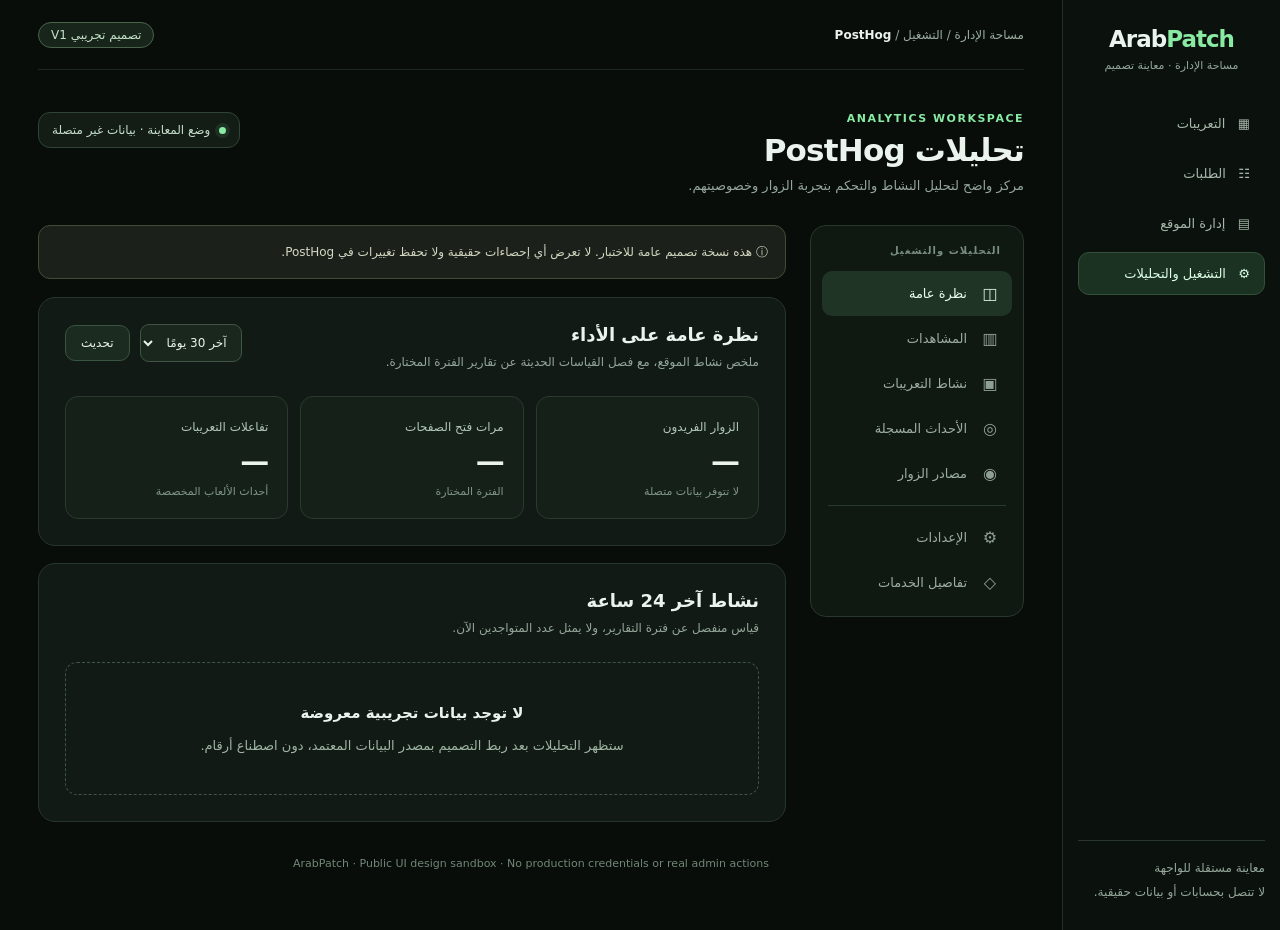
==== index.html @ 9bb6ac84 "Add isolated premium PostHog frontend design preview v1" ====
<!doctype html>
<html lang="ar" dir="rtl"><head><meta charset="utf-8"><meta name="viewport" content="width=device-width,initial-scale=1"><meta name="robots" content="noindex,nofollow"><title>ArabPatch · PostHog Design Preview</title>
<style>
:root{color-scheme:dark;--bg:#080d0a;--side:#0d140f;--panel:#111a14;--raised:#17221a;--line:#29372c;--text:#ebf3ed;--muted:#94a79a;--green:#88eaa3;--green2:#b8f5c7;--warn:#ebbd78;font-family:system-ui,"Segoe UI",Tahoma,Arial,sans-serif}*{box-sizing:border-box}body{margin:0;background:var(--bg);color:var(--text)}button,select,input{font:inherit}button{cursor:pointer}button:focus-visible,select:focus-visible,input:focus-visible{outline:2px solid var(--green);outline-offset:3px}button,select{color:inherit}.app{display:grid;grid-template-columns:218px minmax(0,1fr);min-height:100vh}.rail{background:#0b120e;border-left:1px solid #223127;padding:26px 15px;display:flex;flex-direction:column;gap:30px}.logo{font-size:23px;font-weight:850;letter-spacing:-1px;direction:ltr;text-align:center}.logo b{color:var(--green)}.tag{display:block;font-size:11px;text-align:center;color:var(--muted);letter-spacing:0;margin-top:7px}.rail nav{display:grid;gap:7px}.rail nav button{border:1px solid transparent;border-radius:11px;background:none;text-align:right;padding:13px 14px;font-size:13px;color:#a7b7aa}.rail nav button.active{background:#1b3122;color:#dcffe5;border-color:#34513a}.rail nav button:hover{background:#18231b}.railfoot{margin-top:auto;border-top:1px solid var(--line);padding-top:15px;color:var(--muted);font-size:12px;line-height:2}.main{min-width:0;padding:0 38px 60px}.top{height:70px;display:flex;align-items:center;justify-content:space-between;border-bottom:1px solid #1d2a20;color:#9baea0;font-size:12px}.top strong{color:var(--text)}.topright{display:flex;align-items:center;gap:14px}.demo{border:1px solid #49644b;color:#c6e3ca;border-radius:999px;padding:5px 12px;background:#17251a}.page{max-width:1250px;margin:auto}.hero{padding:42px 0 26px;display:flex;align-items:flex-start;justify-content:space-between;gap:20px}.eyebrow{color:var(--green);font-size:11px;letter-spacing:1.5px;font-weight:700}.hero h1{font-size:31px;letter-spacing:-.8px;margin:7px 0 6px;font-weight:700}.hero p,.sub{color:var(--muted);font-size:13px;line-height:1.9;margin:0}.status{display:flex;align-items:center;gap:9px;padding:10px 13px;background:#131d16;border:1px solid #304535;border-radius:12px;color:#c4dfca;font-size:12px;white-space:nowrap}.dot{width:7px;height:7px;border-radius:50%;background:var(--green);box-shadow:0 0 0 4px #8aea9d16}.layout{display:grid;grid-template-columns:214px minmax(0,1fr);gap:24px;align-items:start}.menu{position:sticky;top:22px;padding:11px;background:#101812;border:1px solid var(--line);border-radius:16px}.menu h2{margin:8px 11px 15px;color:#788f80;font-size:10px;font-weight:600;letter-spacing:1px}.menu button{display:flex;align-items:center;gap:12px;width:100%;text-align:right;border:none;background:transparent;color:#9caea2;padding:13px 11px;border-radius:10px;font-size:13px}.menu button.active{background:#203426;color:#eaffec}.menu button:hover{background:#1b2920}.menu button span:first-child{font-size:16px;width:22px;text-align:center;opacity:.9}.menu hr{border:0;border-top:1px solid #283a2d;margin:9px 6px}.content{min-width:0}.panel{background:var(--panel);border:1px solid #26362a;border-radius:17px;padding:26px;margin-bottom:17px}.panelhead{display:flex;justify-content:space-between;align-items:flex-start;gap:15px;margin-bottom:22px}.panel h2{font-size:18px;margin:0 0 6px;font-weight:650}.panelhead p{font-size:12px;color:var(--muted);line-height:1.9;margin:0}.btn{border:1px solid #395441;background:#1c2b20;border-radius:10px;padding:10px 15px;font-size:12px;white-space:nowrap}.btn:hover{background:#263b2b}.btn.primary{background:var(--green);border-color:var(--green);color:#0d2514;font-weight:750}.btn:disabled{opacity:.45;cursor:not-allowed}.split{display:flex;align-items:center;gap:10px;flex-wrap:wrap}.muted{color:var(--muted)}.small{font-size:11px}.stats{display:grid;grid-template-columns:repeat(3,minmax(0,1fr));gap:12px}.stat{padding:19px;background:#152019;border:1px solid #2a3b2d;border-radius:13px}.stat label{font-size:12px;color:#b2c8b8}.stat strong{display:block;font-size:29px;letter-spacing:-1px;margin:9px 0 2px}.stat small{color:#809687;font-size:11px}.notice{display:flex;align-items:flex-start;gap:12px;padding:15px 17px;background:#1b211a;border:1px solid #424c35;border-radius:12px;color:#d2d8c1;font-size:12px;line-height:1.9;margin-bottom:18px}.section-label{font-size:12px;font-weight:700;color:var(--green2);letter-spacing:.2px;margin:0 0 10px}.setting{display:flex;align-items:center;justify-content:space-between;gap:24px;padding:18px 0;border-top:1px solid #26392b}.setting:first-of-type{border-top:0}.setting strong{display:block;font-size:13px;margin-bottom:6px}.setting p{color:var(--muted);font-size:12px;margin:0;line-height:1.8;max-width:66ch}.toggle{position:relative;display:block;flex:none;width:45px;height:26px}.toggle input{position:absolute;opacity:0;inset:0;width:100%;height:100%;cursor:pointer;z-index:2}.toggle i{position:absolute;inset:0;background:#324237;border:1px solid #54735c;border-radius:30px;transition:.2s}.toggle i:after{content:"";position:absolute;right:4px;top:4px;width:16px;height:16px;border-radius:50%;background:#bbc9bf;transition:.2s}.toggle input:checked+i{background:#8be9a4;border-color:#8be9a4}.toggle input:checked+i:after{right:23px;background:#12351d}.toggle input:focus-visible+i{outline:2px solid white;outline-offset:3px}.rate{display:flex;flex-wrap:wrap;gap:8px;margin-top:14px}.rate label{cursor:pointer}.rate input{position:absolute;opacity:0}.rate span{display:block;padding:9px 18px;border-radius:9px;border:1px solid #3a5140;background:#142019;font-size:12px}.rate input:checked+span{border-color:var(--green);background:#26452f;color:#d9ffe5}.rate input:focus-visible+span{outline:2px solid white}.savebar{display:flex;align-items:center;justify-content:space-between;gap:14px;flex-wrap:wrap;padding-top:20px;border-top:1px solid #2b3a2f}.savebar .split{gap:8px}.table{width:100%;border-collapse:collapse;font-size:12px}.table th{text-align:right;color:#9db09f;font-weight:500;border-bottom:1px solid #3a4a3b;padding:14px 9px}.table td{padding:17px 9px;border-bottom:1px solid #29392c;color:#d7e6d9}.table tr:last-child td{border-bottom:0}.pill{display:inline-block;background:#203a29;padding:5px 10px;border-radius:8px;color:#c4ecca;font-size:11px}.blank{padding:35px 20px;text-align:center;border:1px dashed #405545;border-radius:12px;color:#a0b6a4;font-size:13px;line-height:2}.blank strong{display:block;color:#ebf3ed;margin-bottom:5px;font-size:15px}.footer{text-align:center;color:#718777;font-size:11px;padding-top:18px}.hidden{display:none!important}select{background:#19271d;border:1px solid #405544;padding:10px;border-radius:9px;font-size:12px}.mobiletop{display:none}@media(max-width:1050px){.main{padding:0 20px 40px}.layout{grid-template-columns:180px minmax(0,1fr);gap:14px}.rail{display:none}.app{grid-template-columns:1fr}.panel{padding:20px}}@media(max-width:690px){.top{height:60px}.mobiletop{display:block}.hero{padding:29px 0 18px}.hero h1{font-size:26px}.hero .status{display:none}.layout{grid-template-columns:1fr}.menu{position:static;display:flex;overflow-x:auto;gap:6px;padding:8px}.menu h2,.menu hr{display:none}.menu button{width:auto;flex:none;padding:10px;font-size:12px}.menu button span:first-child{display:none}.panel{padding:17px}.stats{grid-template-columns:1fr}.panelhead{flex-wrap:wrap}.setting{gap:15px}.setting p{max-width:none}.main{padding:0 14px 35px}}
</style></head>
<body><div class="app"><aside class="rail"><div><div class="logo">Arab<b>Patch</b></div><span class="tag">مساحة الإدارة · معاينة تصميم</span></div><nav><button>▦ &nbsp; التعريبات</button><button>☷ &nbsp; الطلبات</button><button>▤ &nbsp; إدارة الموقع</button><button class="active">⚙ &nbsp; التشغيل والتحليلات</button></nav><div class="railfoot">معاينة مستقلة للواجهة<br>لا تتصل بحسابات أو بيانات حقيقية.</div></aside><div class="main"><div class="top"><span>مساحة الإدارة <span class="muted">/</span> التشغيل <span class="muted">/</span> <strong>PostHog</strong></span><div class="topright"><span class="demo">تصميم تجريبي V1</span></div></div><div class="page"><div class="hero"><div><div class="eyebrow">ANALYTICS WORKSPACE</div><h1>تحليلات PostHog</h1><p>مركز واضح لتحليل النشاط والتحكم بتجربة الزوار وخصوصيتهم.</p></div><div class="status"><i class="dot"></i> وضع المعاينة · بيانات غير متصلة</div></div><div class="layout"><nav class="menu" id="menu"><h2>التحليلات والتشغيل</h2><button class="active" data-tab="overview"><span>◫</span> نظرة عامة</button><button data-tab="views"><span>▥</span> المشاهدات</button><button data-tab="games"><span>▣</span> نشاط التعريبات</button><button data-tab="events"><span>◎</span> الأحداث المسجلة</button><button data-tab="audience"><span>◉</span> مصادر الزوار</button><hr><button data-tab="settings"><span>⚙</span> الإعدادات</button><button data-tab="services"><span>◇</span> تفاصيل الخدمات</button></nav><div class="content">
<section data-section="overview"><div class="notice">ⓘ هذه نسخة تصميم عامة للاختبار. لا تعرض أي إحصاءات حقيقية ولا تحفظ تغييرات في PostHog.</div><div class="panel"><div class="panelhead"><div><h2>نظرة عامة على الأداء</h2><p>ملخص نشاط الموقع، مع فصل القياسات الحديثة عن تقارير الفترة المختارة.</p></div><div class="split"><select aria-label="الفترة" id="period"><option>آخر 30 يومًا</option><option>آخر 7 أيام</option><option>اليوم</option></select><button class="btn" id="refresh">تحديث</button></div></div><div class="stats"><div class="stat"><label>الزوار الفريدون</label><strong>—</strong><small>لا تتوفر بيانات متصلة</small></div><div class="stat"><label>مرات فتح الصفحات</label><strong>—</strong><small>الفترة المختارة</small></div><div class="stat"><label>تفاعلات التعريبات</label><strong>—</strong><small>أحداث الألعاب المخصصة</small></div></div></div><div class="panel"><div class="panelhead"><div><h2>نشاط آخر 24 ساعة</h2><p>قياس منفصل عن فترة التقارير، ولا يمثل عدد المتواجدين الآن.</p></div></div><div class="blank"><strong>لا توجد بيانات تجريبية معروضة</strong>ستظهر التحليلات بعد ربط التصميم بمصدر البيانات المعتمد، دون اصطناع أرقام.</div></div></section>
<section data-section="views" class="hidden"><div class="panel"><div class="panelhead"><div><h2>المشاهدات والصفحات</h2><p>تفاصيل الصفحات والزوار، مع الفصل بين مرات الفتح والمستخدمين الفريدين.</p></div></div><div class="blank"><strong>المعاينة البصرية فقط</strong>لا توجد بيانات زيارات في المستودع العام.</div></div></section>
<section data-section="games" class="hidden"><div class="panel"><div class="panelhead"><div><h2>نشاط التعريبات</h2><p>مرات ظهور البوستر وفتح صفحة اللعبة وضغطات التحميل.</p></div></div><table class="table"><thead><tr><th>القياس</th><th>القيمة</th><th>التعريف</th></tr></thead><tbody><tr><td>ظهور البوستر</td><td>—</td><td>انطباعات البطاقات</td></tr><tr><td>فتح صفحة التعريب</td><td>—</td><td>مرات فتح الصفحة</td></tr><tr><td>ضغطات التحميل</td><td>—</td><td>النقر لا يعني اكتمال التنزيل</td></tr></tbody></table></div></section>
<section data-section="events" class="hidden"><div class="panel"><div class="panelhead"><div><h2>الأحداث المسجلة</h2><p>مساحة مخصصة لعرض الأحداث وشرح معنى كل حدث دون الإيحاء بوجود بيانات حالية.</p></div></div><div class="blank"><strong>لا توجد أحداث متصلة</strong>سيتم الحفاظ على تعريفات الأحداث الأصلية في التطبيق الخاص.</div></div></section>
<section data-section="audience" class="hidden"><div class="panel"><div class="panelhead"><div><h2>مصادر الزوار وأجهزتهم</h2><p>المصادر والدول وأنواع الأجهزة والمتصفحات.</p></div></div><div class="stats"><div class="stat"><label>مصادر الزيارات</label><strong>—</strong><small>غير متاح في المعاينة</small></div><div class="stat"><label>الدول</label><strong>—</strong><small>غير متاح في المعاينة</small></div><div class="stat"><label>الأجهزة</label><strong>—</strong><small>غير متاح في المعاينة</small></div></div></div></section>
<section data-section="settings" class="hidden"><div class="notice">ⓘ جميع المفاتيح أدناه تجريبية لتقييم تجربة المستخدم فقط؛ تحفظ خياراتك في متصفحك ولا تؤثر في إعدادات PostHog الفعلية.</div><form id="settingsForm"><div class="panel"><div class="panelhead"><div><div class="section-label">01 / GENERAL</div><h2>التحليلات الأساسية</h2><p>التحكم الرئيسي بتفعيل قياس نشاط الموقع والتفاعلات الأساسية.</p></div><span class="pill">الإعدادات العامة</span></div><div class="setting"><div><strong>تفعيل PostHog</strong><p>تشغيل نظام التحليلات في البيئة المحددة.</p></div><label class="toggle"><input type="checkbox" name="enabled" checked aria-label="تفعيل PostHog"><i></i></label></div><div class="setting"><div><strong>تتبع نقرات الواجهة تلقائيًا</strong><p>تسجيل التفاعلات العامة مع الأزرار والروابط لفهم الاستخدام.</p></div><label class="toggle"><input type="checkbox" name="autocapture" checked aria-label="تتبع النقرات"><i></i></label></div></div><div class="panel"><div class="panelhead"><div><div class="section-label">02 / EXPERIENCE</div><h2>تجربة الزائر</h2><p>أدوات تحسين الاستخدام والملاحظة البصرية للسلوك.</p></div><span class="pill">الرؤية السلوكية</span></div><div class="setting"><div><strong>تسجيل الجلسات</strong><p>مشاهدة رحلة التصفح مع حجب الحقول والمحتوى الخاص.</p></div><label class="toggle"><input type="checkbox" name="sessionReplay" checked aria-label="تسجيل الجلسات"><i></i></label></div><div class="setting"><div><strong>نسبة أخذ العينات</strong><p>تحدد نسبة الجلسات المؤهلة للتسجيل؛ لا تعني تسجيل كل الزوار.</p><div class="rate"><label><input type="radio" name="replaySampleRate" value="0.1" checked><span>10%</span></label><label><input type="radio" name="replaySampleRate" value="0.25"><span>25%</span></label><label><input type="radio" name="replaySampleRate" value="0.5"><span>50%</span></label><label><input type="radio" name="replaySampleRate" value="1"><span>100%</span></label></div></div></div><div class="setting"><div><strong>الخرائط الحرارية</strong><p>التعرف على مواضع النقر والتفاعل داخل صفحات الموقع.</p></div><label class="toggle"><input type="checkbox" name="heatmaps" aria-label="الخرائط الحرارية"><i></i></label></div></div><div class="panel"><div class="panelhead"><div><div class="section-label">03 / QUALITY</div><h2>الأداء والاستقرار</h2><p>قياسات تقنية تساعد في تحسين سرعة الموقع ومعالجة الأعطال.</p></div><span class="pill">جودة التجربة</span></div><div class="setting"><div><strong>مؤشرات أداء الصفحات</strong><p>تتبع التحميل والاستجابة وبيانات الأداء المرتبطة بالمستخدم.</p></div><label class="toggle"><input type="checkbox" name="performance" checked aria-label="أداء الصفحات"><i></i></label></div><div class="setting"><div><strong>أخطاء المتصفح</strong><p>تسجيل الأعطال التي قد تؤثر في تجربة الزائر.</p></div><label class="toggle"><input type="checkbox" name="errorTracking" checked aria-label="أخطاء المتصفح"><i></i></label></div></div><div class="panel"><div class="panelhead"><div><div class="section-label">04 / ADVANCED</div><h2>الخصوصية والتكاملات</h2><p>إعدادات متقدمة مع الحفاظ على قواعد حماية البيانات الحالية.</p></div></div><div class="setting"><div><strong>حماية البيانات الحساسة</strong><p>إخفاء النصوص والحقول وبيانات الطلبات الخاصة. هذا الضمان جزء من التطبيق الأصلي، وليس خيارًا لتعطيله في المعاينة.</p></div><span class="pill">مطلوب دائمًا</span></div><div class="setting"><div><strong>وضع التعايش مع Zaraz</strong><p>اختيار مسار القياس أثناء الترحيل، مع تجنب الازدواجية قبل اعتماد الإنتاج.</p></div><select name="legacyMode" aria-label="مسار القياس"><option value="parallel">PostHog مع Zaraz للمقارنة</option><option value="posthog">PostHog فقط</option></select></div></div><div class="panel"><div class="savebar"><div class="split"><button class="btn primary" type="submit">حفظ الاختيارات التجريبية</button><button class="btn" type="button" id="resetSettings">استعادة الإعدادات التجريبية</button></div><span id="feedback" class="muted small" role="status">أي تعديل يبقى داخل متصفحك فقط</span></div></div></form></section>
<section data-section="services" class="hidden"><div class="panel"><div class="panelhead"><div><h2>تفاصيل الخدمات</h2><p>ملخص وظائف PostHog التي يدعمها المشروع الأصلي.</p></div></div><table class="table"><thead><tr><th>الخدمة</th><th>حالة المعاينة</th></tr></thead><tbody><tr><td>تحليلات الاستخدام</td><td>غير متصل</td></tr><tr><td>تسجيل الجلسات</td><td>غير متصل</td></tr><tr><td>الخرائط الحرارية</td><td>غير متصل</td></tr><tr><td>أخطاء المتصفح</td><td>غير متصل</td></tr></tbody></table></div></section>
</div></div><div class="footer">ArabPatch · Public UI design sandbox · No production credentials or real admin actions</div></div></div></div>
<script>
(function(){const buttons=[...document.querySelectorAll("[data-tab]")];function select(name){buttons.forEach(b=>b.classList.toggle("active",b.dataset.tab===name));document.querySelectorAll("[data-section]").forEach(p=>p.classList.toggle("hidden",p.dataset.section!==name));if(location.hash!=="#"+name)history.replaceState(null,"","#"+name)}buttons.forEach(b=>b.addEventListener("click",()=>select(b.dataset.tab)));select(buttons.some(b=>b.dataset.tab===location.hash.slice(1))?location.hash.slice(1):"overview");const f=document.getElementById("settingsForm"),key="arabpatch-public-design-posthog-v1";const original={};new FormData(f).forEach((v,k)=>original[k]=v);function restore(v){for(const e of f.querySelectorAll("input,select")){if(e.type==="checkbox")e.checked=v[e.name]===true;else if(e.type==="radio")e.checked=v[e.name]===e.value;else if(v[e.name]!=null)e.value=v[e.name]}}const defaults={enabled:true,autocapture:true,sessionReplay:true,heatmaps:false,performance:true,errorTracking:true,replaySampleRate:"0.1",legacyMode:"parallel"};try{restore(JSON.parse(localStorage.getItem(key))||defaults)}catch{restore(defaults)}f.addEventListener("submit",e=>{e.preventDefault();const result={};f.querySelectorAll("input[type=checkbox]").forEach(e=>result[e.name]=e.checked);f.querySelectorAll("input[type=radio]:checked,select").forEach(e=>result[e.name]=e.value);try{localStorage.setItem(key,JSON.stringify(result));document.getElementById("feedback").textContent="تم الحفظ في هذا المتصفح فقط"}catch{document.getElementById("feedback").textContent="تعذر الحفظ محليًا"}});document.getElementById("resetSettings").addEventListener("click",()=>{restore(defaults);localStorage.removeItem(key);document.getElementById("feedback").textContent="استعدنا الخيارات التجريبية"});document.getElementById("refresh").addEventListener("click",()=>alert("هذه معاينة واجهة عامة؛ لا يوجد اتصال ببيانات PostHog."))})();
</script></body></html>
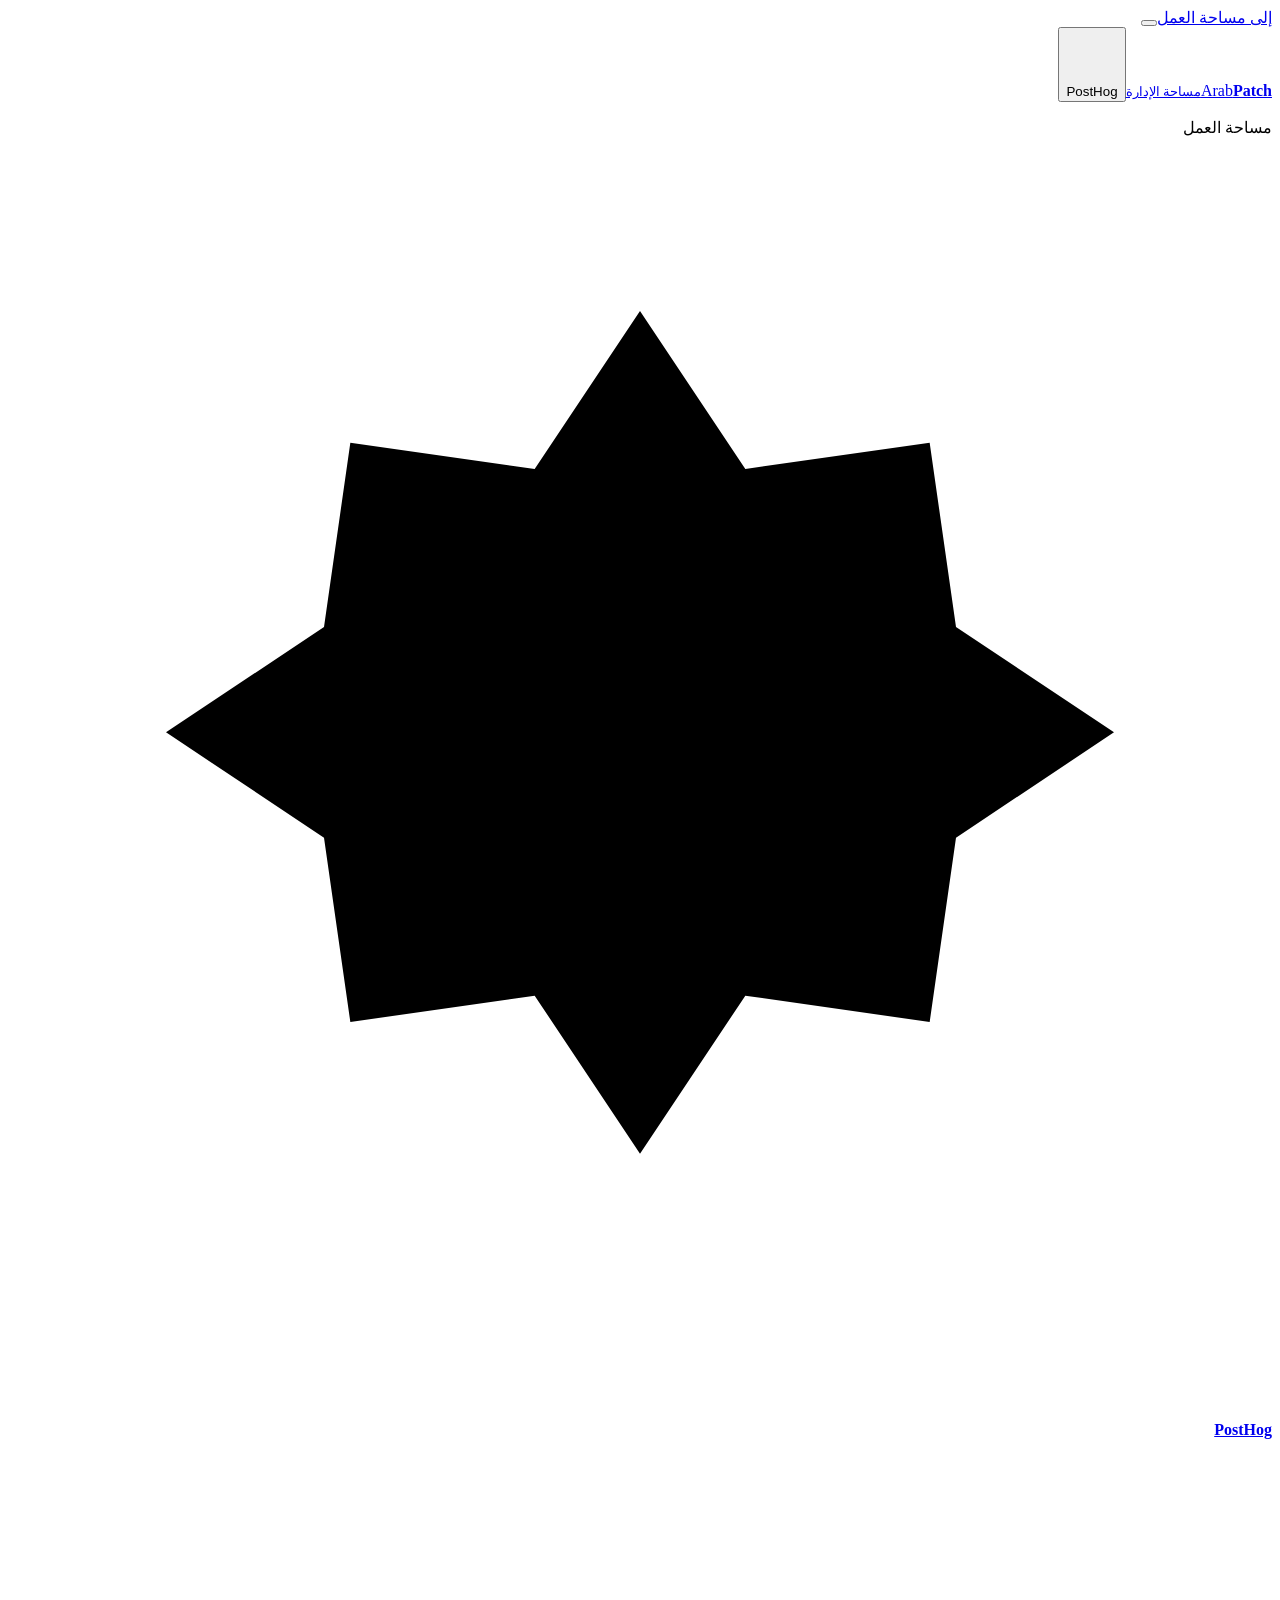
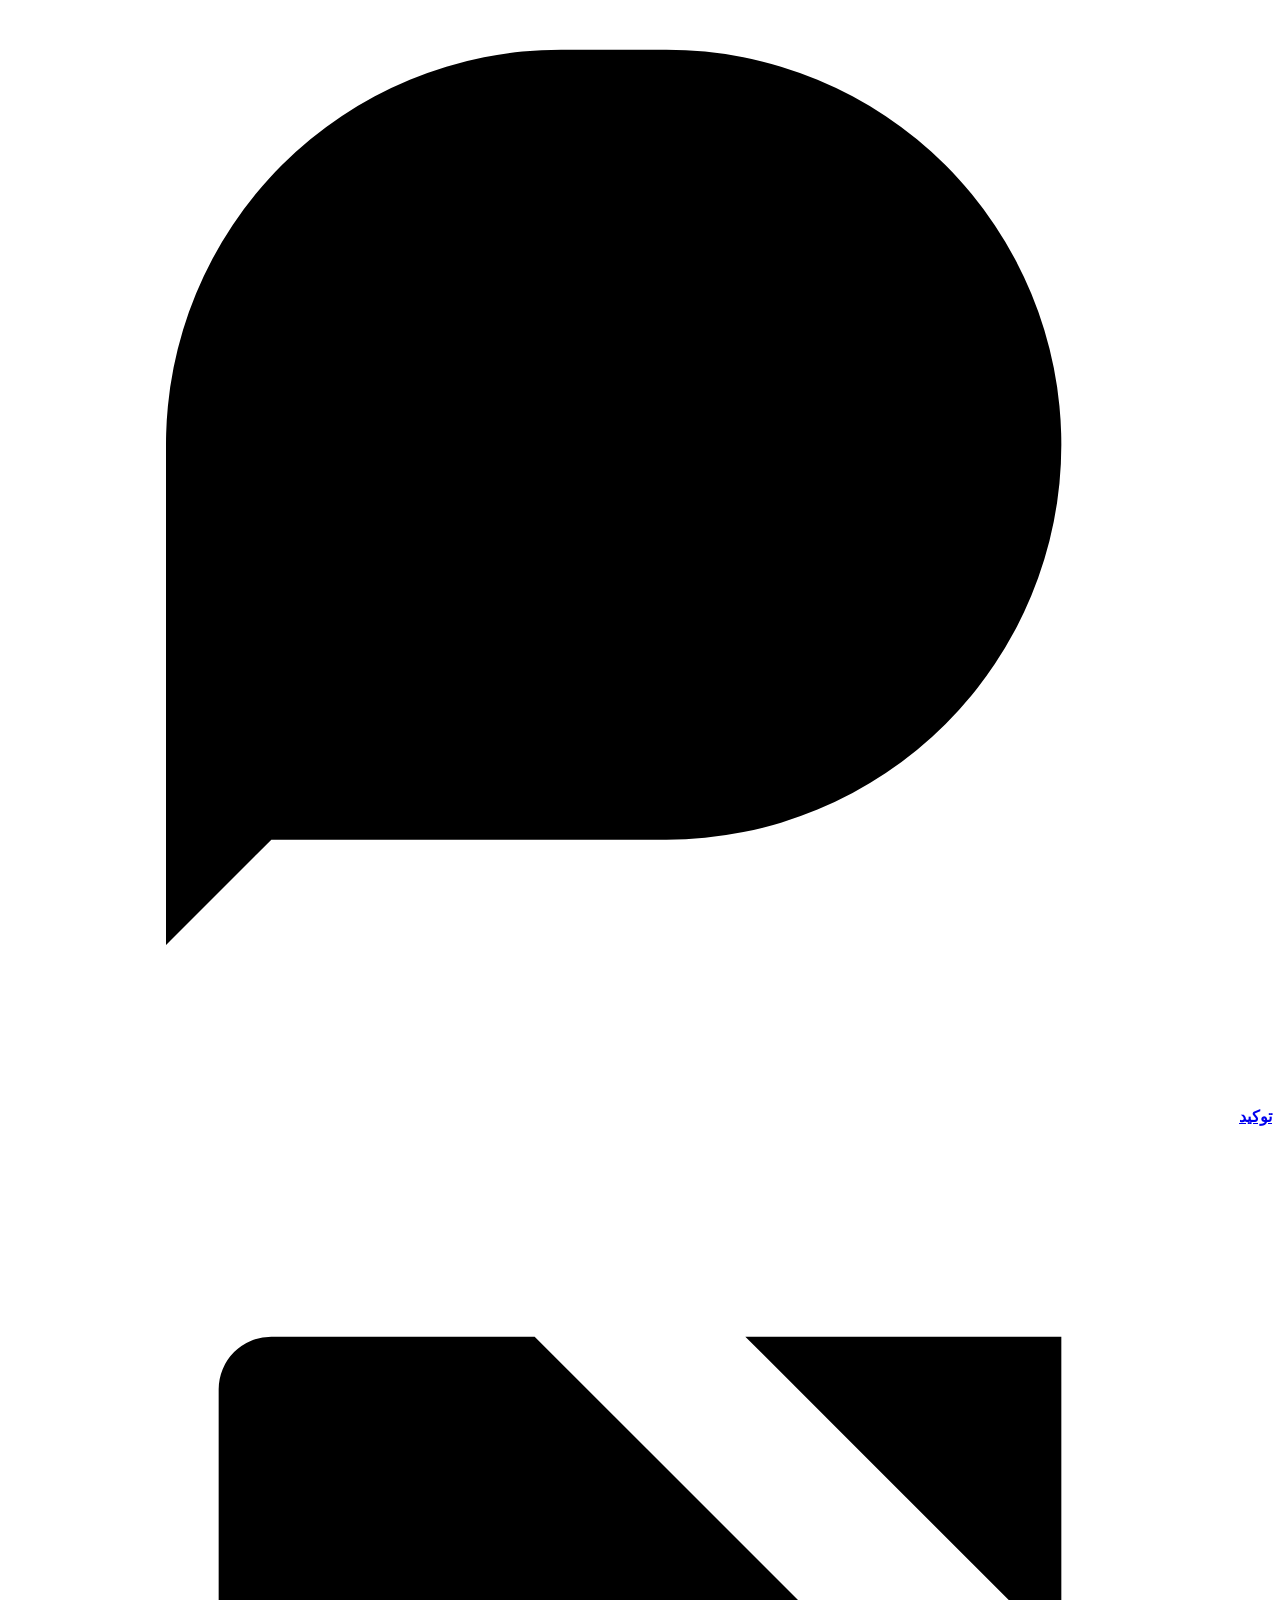
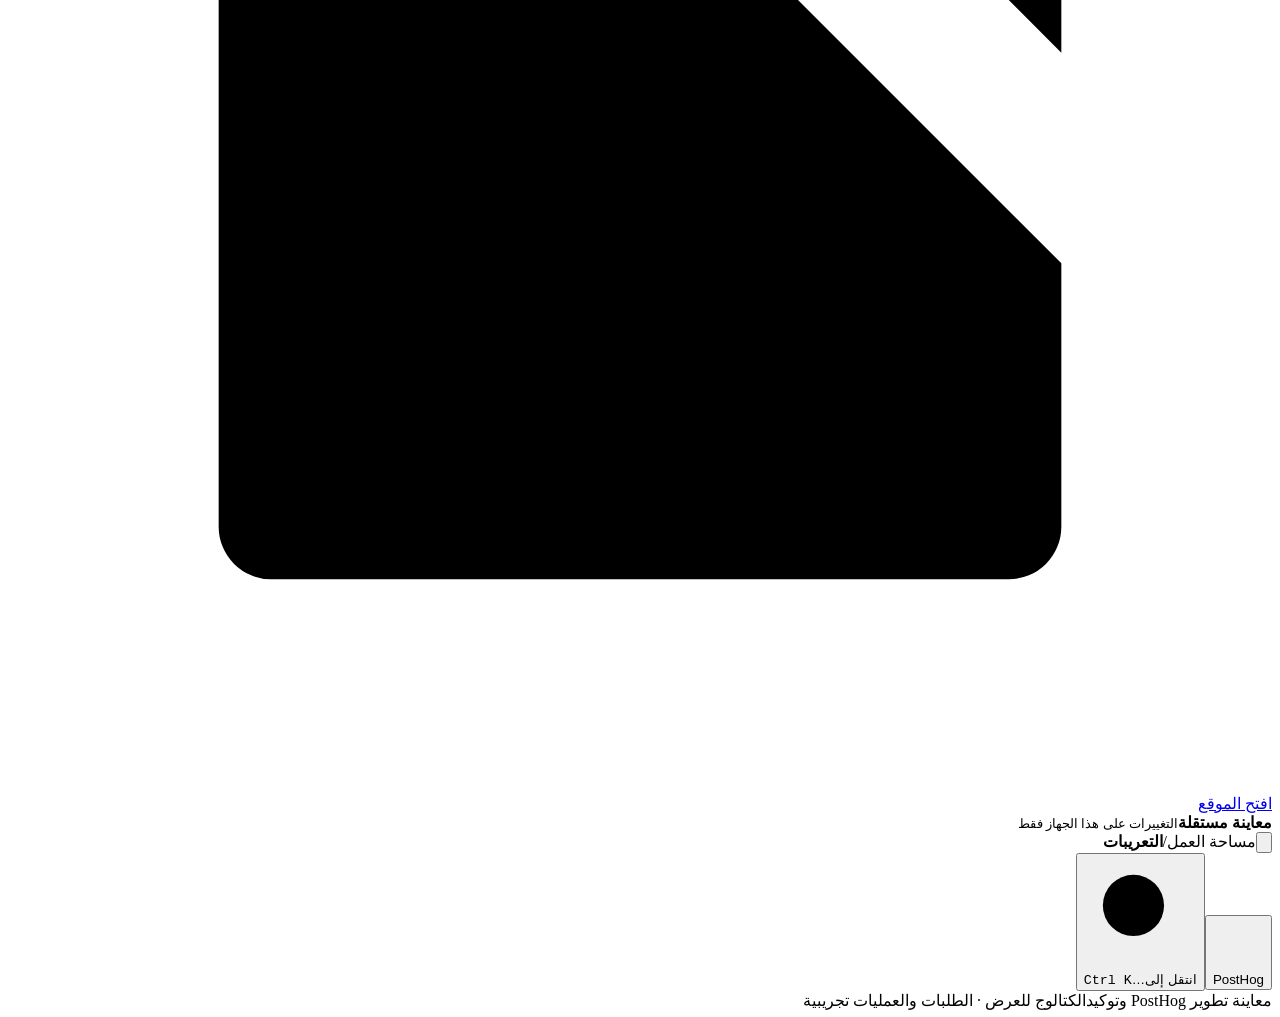
==== commit 91626320: "Publish original ArabPatch Admin preview" ====
--- a/index.html
+++ b/index.html
@@ -1,17 +1 @@
-<!doctype html>
-<html lang="ar" dir="rtl"><head><meta charset="utf-8"><meta name="viewport" content="width=device-width,initial-scale=1"><meta name="robots" content="noindex,nofollow"><title>ArabPatch · PostHog Design Preview</title>
-<style>
-:root{color-scheme:dark;--bg:#080d0a;--side:#0d140f;--panel:#111a14;--raised:#17221a;--line:#29372c;--text:#ebf3ed;--muted:#94a79a;--green:#88eaa3;--green2:#b8f5c7;--warn:#ebbd78;font-family:system-ui,"Segoe UI",Tahoma,Arial,sans-serif}*{box-sizing:border-box}body{margin:0;background:var(--bg);color:var(--text)}button,select,input{font:inherit}button{cursor:pointer}button:focus-visible,select:focus-visible,input:focus-visible{outline:2px solid var(--green);outline-offset:3px}button,select{color:inherit}.app{display:grid;grid-template-columns:218px minmax(0,1fr);min-height:100vh}.rail{background:#0b120e;border-left:1px solid #223127;padding:26px 15px;display:flex;flex-direction:column;gap:30px}.logo{font-size:23px;font-weight:850;letter-spacing:-1px;direction:ltr;text-align:center}.logo b{color:var(--green)}.tag{display:block;font-size:11px;text-align:center;color:var(--muted);letter-spacing:0;margin-top:7px}.rail nav{display:grid;gap:7px}.rail nav button{border:1px solid transparent;border-radius:11px;background:none;text-align:right;padding:13px 14px;font-size:13px;color:#a7b7aa}.rail nav button.active{background:#1b3122;color:#dcffe5;border-color:#34513a}.rail nav button:hover{background:#18231b}.railfoot{margin-top:auto;border-top:1px solid var(--line);padding-top:15px;color:var(--muted);font-size:12px;line-height:2}.main{min-width:0;padding:0 38px 60px}.top{height:70px;display:flex;align-items:center;justify-content:space-between;border-bottom:1px solid #1d2a20;color:#9baea0;font-size:12px}.top strong{color:var(--text)}.topright{display:flex;align-items:center;gap:14px}.demo{border:1px solid #49644b;color:#c6e3ca;border-radius:999px;padding:5px 12px;background:#17251a}.page{max-width:1250px;margin:auto}.hero{padding:42px 0 26px;display:flex;align-items:flex-start;justify-content:space-between;gap:20px}.eyebrow{color:var(--green);font-size:11px;letter-spacing:1.5px;font-weight:700}.hero h1{font-size:31px;letter-spacing:-.8px;margin:7px 0 6px;font-weight:700}.hero p,.sub{color:var(--muted);font-size:13px;line-height:1.9;margin:0}.status{display:flex;align-items:center;gap:9px;padding:10px 13px;background:#131d16;border:1px solid #304535;border-radius:12px;color:#c4dfca;font-size:12px;white-space:nowrap}.dot{width:7px;height:7px;border-radius:50%;background:var(--green);box-shadow:0 0 0 4px #8aea9d16}.layout{display:grid;grid-template-columns:214px minmax(0,1fr);gap:24px;align-items:start}.menu{position:sticky;top:22px;padding:11px;background:#101812;border:1px solid var(--line);border-radius:16px}.menu h2{margin:8px 11px 15px;color:#788f80;font-size:10px;font-weight:600;letter-spacing:1px}.menu button{display:flex;align-items:center;gap:12px;width:100%;text-align:right;border:none;background:transparent;color:#9caea2;padding:13px 11px;border-radius:10px;font-size:13px}.menu button.active{background:#203426;color:#eaffec}.menu button:hover{background:#1b2920}.menu button span:first-child{font-size:16px;width:22px;text-align:center;opacity:.9}.menu hr{border:0;border-top:1px solid #283a2d;margin:9px 6px}.content{min-width:0}.panel{background:var(--panel);border:1px solid #26362a;border-radius:17px;padding:26px;margin-bottom:17px}.panelhead{display:flex;justify-content:space-between;align-items:flex-start;gap:15px;margin-bottom:22px}.panel h2{font-size:18px;margin:0 0 6px;font-weight:650}.panelhead p{font-size:12px;color:var(--muted);line-height:1.9;margin:0}.btn{border:1px solid #395441;background:#1c2b20;border-radius:10px;padding:10px 15px;font-size:12px;white-space:nowrap}.btn:hover{background:#263b2b}.btn.primary{background:var(--green);border-color:var(--green);color:#0d2514;font-weight:750}.btn:disabled{opacity:.45;cursor:not-allowed}.split{display:flex;align-items:center;gap:10px;flex-wrap:wrap}.muted{color:var(--muted)}.small{font-size:11px}.stats{display:grid;grid-template-columns:repeat(3,minmax(0,1fr));gap:12px}.stat{padding:19px;background:#152019;border:1px solid #2a3b2d;border-radius:13px}.stat label{font-size:12px;color:#b2c8b8}.stat strong{display:block;font-size:29px;letter-spacing:-1px;margin:9px 0 2px}.stat small{color:#809687;font-size:11px}.notice{display:flex;align-items:flex-start;gap:12px;padding:15px 17px;background:#1b211a;border:1px solid #424c35;border-radius:12px;color:#d2d8c1;font-size:12px;line-height:1.9;margin-bottom:18px}.section-label{font-size:12px;font-weight:700;color:var(--green2);letter-spacing:.2px;margin:0 0 10px}.setting{display:flex;align-items:center;justify-content:space-between;gap:24px;padding:18px 0;border-top:1px solid #26392b}.setting:first-of-type{border-top:0}.setting strong{display:block;font-size:13px;margin-bottom:6px}.setting p{color:var(--muted);font-size:12px;margin:0;line-height:1.8;max-width:66ch}.toggle{position:relative;display:block;flex:none;width:45px;height:26px}.toggle input{position:absolute;opacity:0;inset:0;width:100%;height:100%;cursor:pointer;z-index:2}.toggle i{position:absolute;inset:0;background:#324237;border:1px solid #54735c;border-radius:30px;transition:.2s}.toggle i:after{content:"";position:absolute;right:4px;top:4px;width:16px;height:16px;border-radius:50%;background:#bbc9bf;transition:.2s}.toggle input:checked+i{background:#8be9a4;border-color:#8be9a4}.toggle input:checked+i:after{right:23px;background:#12351d}.toggle input:focus-visible+i{outline:2px solid white;outline-offset:3px}.rate{display:flex;flex-wrap:wrap;gap:8px;margin-top:14px}.rate label{cursor:pointer}.rate input{position:absolute;opacity:0}.rate span{display:block;padding:9px 18px;border-radius:9px;border:1px solid #3a5140;background:#142019;font-size:12px}.rate input:checked+span{border-color:var(--green);background:#26452f;color:#d9ffe5}.rate input:focus-visible+span{outline:2px solid white}.savebar{display:flex;align-items:center;justify-content:space-between;gap:14px;flex-wrap:wrap;padding-top:20px;border-top:1px solid #2b3a2f}.savebar .split{gap:8px}.table{width:100%;border-collapse:collapse;font-size:12px}.table th{text-align:right;color:#9db09f;font-weight:500;border-bottom:1px solid #3a4a3b;padding:14px 9px}.table td{padding:17px 9px;border-bottom:1px solid #29392c;color:#d7e6d9}.table tr:last-child td{border-bottom:0}.pill{display:inline-block;background:#203a29;padding:5px 10px;border-radius:8px;color:#c4ecca;font-size:11px}.blank{padding:35px 20px;text-align:center;border:1px dashed #405545;border-radius:12px;color:#a0b6a4;font-size:13px;line-height:2}.blank strong{display:block;color:#ebf3ed;margin-bottom:5px;font-size:15px}.footer{text-align:center;color:#718777;font-size:11px;padding-top:18px}.hidden{display:none!important}select{background:#19271d;border:1px solid #405544;padding:10px;border-radius:9px;font-size:12px}.mobiletop{display:none}@media(max-width:1050px){.main{padding:0 20px 40px}.layout{grid-template-columns:180px minmax(0,1fr);gap:14px}.rail{display:none}.app{grid-template-columns:1fr}.panel{padding:20px}}@media(max-width:690px){.top{height:60px}.mobiletop{display:block}.hero{padding:29px 0 18px}.hero h1{font-size:26px}.hero .status{display:none}.layout{grid-template-columns:1fr}.menu{position:static;display:flex;overflow-x:auto;gap:6px;padding:8px}.menu h2,.menu hr{display:none}.menu button{width:auto;flex:none;padding:10px;font-size:12px}.menu button span:first-child{display:none}.panel{padding:17px}.stats{grid-template-columns:1fr}.panelhead{flex-wrap:wrap}.setting{gap:15px}.setting p{max-width:none}.main{padding:0 14px 35px}}
-</style></head>
-<body><div class="app"><aside class="rail"><div><div class="logo">Arab<b>Patch</b></div><span class="tag">مساحة الإدارة · معاينة تصميم</span></div><nav><button>▦ &nbsp; التعريبات</button><button>☷ &nbsp; الطلبات</button><button>▤ &nbsp; إدارة الموقع</button><button class="active">⚙ &nbsp; التشغيل والتحليلات</button></nav><div class="railfoot">معاينة مستقلة للواجهة<br>لا تتصل بحسابات أو بيانات حقيقية.</div></aside><div class="main"><div class="top"><span>مساحة الإدارة <span class="muted">/</span> التشغيل <span class="muted">/</span> <strong>PostHog</strong></span><div class="topright"><span class="demo">تصميم تجريبي V1</span></div></div><div class="page"><div class="hero"><div><div class="eyebrow">ANALYTICS WORKSPACE</div><h1>تحليلات PostHog</h1><p>مركز واضح لتحليل النشاط والتحكم بتجربة الزوار وخصوصيتهم.</p></div><div class="status"><i class="dot"></i> وضع المعاينة · بيانات غير متصلة</div></div><div class="layout"><nav class="menu" id="menu"><h2>التحليلات والتشغيل</h2><button class="active" data-tab="overview"><span>◫</span> نظرة عامة</button><button data-tab="views"><span>▥</span> المشاهدات</button><button data-tab="games"><span>▣</span> نشاط التعريبات</button><button data-tab="events"><span>◎</span> الأحداث المسجلة</button><button data-tab="audience"><span>◉</span> مصادر الزوار</button><hr><button data-tab="settings"><span>⚙</span> الإعدادات</button><button data-tab="services"><span>◇</span> تفاصيل الخدمات</button></nav><div class="content">
-<section data-section="overview"><div class="notice">ⓘ هذه نسخة تصميم عامة للاختبار. لا تعرض أي إحصاءات حقيقية ولا تحفظ تغييرات في PostHog.</div><div class="panel"><div class="panelhead"><div><h2>نظرة عامة على الأداء</h2><p>ملخص نشاط الموقع، مع فصل القياسات الحديثة عن تقارير الفترة المختارة.</p></div><div class="split"><select aria-label="الفترة" id="period"><option>آخر 30 يومًا</option><option>آخر 7 أيام</option><option>اليوم</option></select><button class="btn" id="refresh">تحديث</button></div></div><div class="stats"><div class="stat"><label>الزوار الفريدون</label><strong>—</strong><small>لا تتوفر بيانات متصلة</small></div><div class="stat"><label>مرات فتح الصفحات</label><strong>—</strong><small>الفترة المختارة</small></div><div class="stat"><label>تفاعلات التعريبات</label><strong>—</strong><small>أحداث الألعاب المخصصة</small></div></div></div><div class="panel"><div class="panelhead"><div><h2>نشاط آخر 24 ساعة</h2><p>قياس منفصل عن فترة التقارير، ولا يمثل عدد المتواجدين الآن.</p></div></div><div class="blank"><strong>لا توجد بيانات تجريبية معروضة</strong>ستظهر التحليلات بعد ربط التصميم بمصدر البيانات المعتمد، دون اصطناع أرقام.</div></div></section>
-<section data-section="views" class="hidden"><div class="panel"><div class="panelhead"><div><h2>المشاهدات والصفحات</h2><p>تفاصيل الصفحات والزوار، مع الفصل بين مرات الفتح والمستخدمين الفريدين.</p></div></div><div class="blank"><strong>المعاينة البصرية فقط</strong>لا توجد بيانات زيارات في المستودع العام.</div></div></section>
-<section data-section="games" class="hidden"><div class="panel"><div class="panelhead"><div><h2>نشاط التعريبات</h2><p>مرات ظهور البوستر وفتح صفحة اللعبة وضغطات التحميل.</p></div></div><table class="table"><thead><tr><th>القياس</th><th>القيمة</th><th>التعريف</th></tr></thead><tbody><tr><td>ظهور البوستر</td><td>—</td><td>انطباعات البطاقات</td></tr><tr><td>فتح صفحة التعريب</td><td>—</td><td>مرات فتح الصفحة</td></tr><tr><td>ضغطات التحميل</td><td>—</td><td>النقر لا يعني اكتمال التنزيل</td></tr></tbody></table></div></section>
-<section data-section="events" class="hidden"><div class="panel"><div class="panelhead"><div><h2>الأحداث المسجلة</h2><p>مساحة مخصصة لعرض الأحداث وشرح معنى كل حدث دون الإيحاء بوجود بيانات حالية.</p></div></div><div class="blank"><strong>لا توجد أحداث متصلة</strong>سيتم الحفاظ على تعريفات الأحداث الأصلية في التطبيق الخاص.</div></div></section>
-<section data-section="audience" class="hidden"><div class="panel"><div class="panelhead"><div><h2>مصادر الزوار وأجهزتهم</h2><p>المصادر والدول وأنواع الأجهزة والمتصفحات.</p></div></div><div class="stats"><div class="stat"><label>مصادر الزيارات</label><strong>—</strong><small>غير متاح في المعاينة</small></div><div class="stat"><label>الدول</label><strong>—</strong><small>غير متاح في المعاينة</small></div><div class="stat"><label>الأجهزة</label><strong>—</strong><small>غير متاح في المعاينة</small></div></div></div></section>
-<section data-section="settings" class="hidden"><div class="notice">ⓘ جميع المفاتيح أدناه تجريبية لتقييم تجربة المستخدم فقط؛ تحفظ خياراتك في متصفحك ولا تؤثر في إعدادات PostHog الفعلية.</div><form id="settingsForm"><div class="panel"><div class="panelhead"><div><div class="section-label">01 / GENERAL</div><h2>التحليلات الأساسية</h2><p>التحكم الرئيسي بتفعيل قياس نشاط الموقع والتفاعلات الأساسية.</p></div><span class="pill">الإعدادات العامة</span></div><div class="setting"><div><strong>تفعيل PostHog</strong><p>تشغيل نظام التحليلات في البيئة المحددة.</p></div><label class="toggle"><input type="checkbox" name="enabled" checked aria-label="تفعيل PostHog"><i></i></label></div><div class="setting"><div><strong>تتبع نقرات الواجهة تلقائيًا</strong><p>تسجيل التفاعلات العامة مع الأزرار والروابط لفهم الاستخدام.</p></div><label class="toggle"><input type="checkbox" name="autocapture" checked aria-label="تتبع النقرات"><i></i></label></div></div><div class="panel"><div class="panelhead"><div><div class="section-label">02 / EXPERIENCE</div><h2>تجربة الزائر</h2><p>أدوات تحسين الاستخدام والملاحظة البصرية للسلوك.</p></div><span class="pill">الرؤية السلوكية</span></div><div class="setting"><div><strong>تسجيل الجلسات</strong><p>مشاهدة رحلة التصفح مع حجب الحقول والمحتوى الخاص.</p></div><label class="toggle"><input type="checkbox" name="sessionReplay" checked aria-label="تسجيل الجلسات"><i></i></label></div><div class="setting"><div><strong>نسبة أخذ العينات</strong><p>تحدد نسبة الجلسات المؤهلة للتسجيل؛ لا تعني تسجيل كل الزوار.</p><div class="rate"><label><input type="radio" name="replaySampleRate" value="0.1" checked><span>10%</span></label><label><input type="radio" name="replaySampleRate" value="0.25"><span>25%</span></label><label><input type="radio" name="replaySampleRate" value="0.5"><span>50%</span></label><label><input type="radio" name="replaySampleRate" value="1"><span>100%</span></label></div></div></div><div class="setting"><div><strong>الخرائط الحرارية</strong><p>التعرف على مواضع النقر والتفاعل داخل صفحات الموقع.</p></div><label class="toggle"><input type="checkbox" name="heatmaps" aria-label="الخرائط الحرارية"><i></i></label></div></div><div class="panel"><div class="panelhead"><div><div class="section-label">03 / QUALITY</div><h2>الأداء والاستقرار</h2><p>قياسات تقنية تساعد في تحسين سرعة الموقع ومعالجة الأعطال.</p></div><span class="pill">جودة التجربة</span></div><div class="setting"><div><strong>مؤشرات أداء الصفحات</strong><p>تتبع التحميل والاستجابة وبيانات الأداء المرتبطة بالمستخدم.</p></div><label class="toggle"><input type="checkbox" name="performance" checked aria-label="أداء الصفحات"><i></i></label></div><div class="setting"><div><strong>أخطاء المتصفح</strong><p>تسجيل الأعطال التي قد تؤثر في تجربة الزائر.</p></div><label class="toggle"><input type="checkbox" name="errorTracking" checked aria-label="أخطاء المتصفح"><i></i></label></div></div><div class="panel"><div class="panelhead"><div><div class="section-label">04 / ADVANCED</div><h2>الخصوصية والتكاملات</h2><p>إعدادات متقدمة مع الحفاظ على قواعد حماية البيانات الحالية.</p></div></div><div class="setting"><div><strong>حماية البيانات الحساسة</strong><p>إخفاء النصوص والحقول وبيانات الطلبات الخاصة. هذا الضمان جزء من التطبيق الأصلي، وليس خيارًا لتعطيله في المعاينة.</p></div><span class="pill">مطلوب دائمًا</span></div><div class="setting"><div><strong>وضع التعايش مع Zaraz</strong><p>اختيار مسار القياس أثناء الترحيل، مع تجنب الازدواجية قبل اعتماد الإنتاج.</p></div><select name="legacyMode" aria-label="مسار القياس"><option value="parallel">PostHog مع Zaraz للمقارنة</option><option value="posthog">PostHog فقط</option></select></div></div><div class="panel"><div class="savebar"><div class="split"><button class="btn primary" type="submit">حفظ الاختيارات التجريبية</button><button class="btn" type="button" id="resetSettings">استعادة الإعدادات التجريبية</button></div><span id="feedback" class="muted small" role="status">أي تعديل يبقى داخل متصفحك فقط</span></div></div></form></section>
-<section data-section="services" class="hidden"><div class="panel"><div class="panelhead"><div><h2>تفاصيل الخدمات</h2><p>ملخص وظائف PostHog التي يدعمها المشروع الأصلي.</p></div></div><table class="table"><thead><tr><th>الخدمة</th><th>حالة المعاينة</th></tr></thead><tbody><tr><td>تحليلات الاستخدام</td><td>غير متصل</td></tr><tr><td>تسجيل الجلسات</td><td>غير متصل</td></tr><tr><td>الخرائط الحرارية</td><td>غير متصل</td></tr><tr><td>أخطاء المتصفح</td><td>غير متصل</td></tr></tbody></table></div></section>
-</div></div><div class="footer">ArabPatch · Public UI design sandbox · No production credentials or real admin actions</div></div></div></div>
-<script>
-(function(){const buttons=[...document.querySelectorAll("[data-tab]")];function select(name){buttons.forEach(b=>b.classList.toggle("active",b.dataset.tab===name));document.querySelectorAll("[data-section]").forEach(p=>p.classList.toggle("hidden",p.dataset.section!==name));if(location.hash!=="#"+name)history.replaceState(null,"","#"+name)}buttons.forEach(b=>b.addEventListener("click",()=>select(b.dataset.tab)));select(buttons.some(b=>b.dataset.tab===location.hash.slice(1))?location.hash.slice(1):"overview");const f=document.getElementById("settingsForm"),key="arabpatch-public-design-posthog-v1";const original={};new FormData(f).forEach((v,k)=>original[k]=v);function restore(v){for(const e of f.querySelectorAll("input,select")){if(e.type==="checkbox")e.checked=v[e.name]===true;else if(e.type==="radio")e.checked=v[e.name]===e.value;else if(v[e.name]!=null)e.value=v[e.name]}}const defaults={enabled:true,autocapture:true,sessionReplay:true,heatmaps:false,performance:true,errorTracking:true,replaySampleRate:"0.1",legacyMode:"parallel"};try{restore(JSON.parse(localStorage.getItem(key))||defaults)}catch{restore(defaults)}f.addEventListener("submit",e=>{e.preventDefault();const result={};f.querySelectorAll("input[type=checkbox]").forEach(e=>result[e.name]=e.checked);f.querySelectorAll("input[type=radio]:checked,select").forEach(e=>result[e.name]=e.value);try{localStorage.setItem(key,JSON.stringify(result));document.getElementById("feedback").textContent="تم الحفظ في هذا المتصفح فقط"}catch{document.getElementById("feedback").textContent="تعذر الحفظ محليًا"}});document.getElementById("resetSettings").addEventListener("click",()=>{restore(defaults);localStorage.removeItem(key);document.getElementById("feedback").textContent="استعدنا الخيارات التجريبية"});document.getElementById("refresh").addEventListener("click",()=>alert("هذه معاينة واجهة عامة؛ لا يوجد اتصال ببيانات PostHog."))})();
-</script></body></html>+<!DOCTYPE html><html lang="ar" dir="rtl"><head><meta charset="utf-8"><meta name="viewport" content="width=device-width, initial-scale=1"><meta name="robots" content="noindex,nofollow"><meta name="referrer" content="no-referrer"><title>معاينة الأدمن الجديد | ArabPatch</title><link rel="icon" type="image/svg+xml" href="/arabpatch-admin-preview/branding/social.svg"><link rel="stylesheet" href="/arabpatch-admin-preview/_astro/index.CBYTaj3i.css"><link rel="stylesheet" href="/arabpatch-admin-preview/_astro/index.AA69d4se.css"></head><body><a class="skip" href="#workspace">إلى مساحة العمل</a><button class="nav-scrim" aria-label="إغلاق القائمة" data-close-nav></button><aside class="rail" aria-label="إدارة عرب باتش" id="main-nav"><a href="#operations/posthog" class="brand" aria-label="ArabPatch الإدارة"><span>Arab<b>Patch</b><i></i></span><small>مساحة الإدارة</small></a><button class="primary new-publication" onclick="location.hash='operations/posthog'"><svg viewBox="0 0 24 24" aria-hidden="true"><path d="M12 5v14M5 12h14"/></svg><span>PostHog</span></button><p class="rail-label">مساحة العمل</p><nav class="main-nav" aria-label="الأقسام الرئيسية"><a href="#operations/posthog" data-nav="operations/posthog"><svg viewBox="0 0 24 24" aria-hidden="true"><path d="m12 3 2 3 3.5-.5.5 3.5 3 2-3 2-.5 3.5L14 16l-2 3-2-3-3.5.5L6 13l-3-2 3-2 .5-3.5L10 6Z"/><circle cx="12" cy="11" r="3"/></svg><span><strong>PostHog</strong></span><i class="nav-active-dot"></i></a><a href="#operations/tawked" data-nav="operations/tawked"><svg viewBox="0 0 24 24" aria-hidden="true"><path d="M20 11.5a7.5 7.5 0 0 1-7.5 7.5H5l-2 2V11.5A7.5 7.5 0 0 1 10.5 4h2a7.5 7.5 0 0 1 7.5 7.5Z"/><path d="M8 10h7M8 14h4"/></svg><span><strong>توكيد</strong></span><i class="nav-active-dot"></i></a></nav><div class="rail-bottom"><a href="https://arabpatch.com/" target="_blank" rel="noreferrer"><svg viewBox="0 0 24 24" aria-hidden="true"><path d="M14 4h6v6m0-6L10 14M20 14v5a1 1 0 0 1-1 1H5a1 1 0 0 1-1-1V5a1 1 0 0 1 1-1h5"/></svg><span>افتح الموقع</span></a><div class="preview-state"><i></i><div><strong>معاينة مستقلة</strong><small>التغييرات على هذا الجهاز فقط</small></div></div></div></aside><div class="app-shell"><header class="topbar"><div class="top-location"><button class="icon-button mobile-menu" aria-label="فتح قائمة الإدارة" aria-controls="main-nav" aria-expanded="false" data-menu><svg viewBox="0 0 24 24" aria-hidden="true"><path d="M4 7h16M4 12h16M4 17h16"/></svg></button><span class="top-label">مساحة العمل</span><span class="slash">/</span><strong data-location>التعريبات</strong></div><div class="top-actions"><button class="primary mobile-new" onclick="location.hash='operations/posthog'"><svg viewBox="0 0 24 24" aria-hidden="true"><path d="M12 5v14M5 12h14"/></svg><span>PostHog</span></button><button class="quick-search" aria-label="انتقال سريع" data-search-open><svg viewBox="0 0 24 24" aria-hidden="true"><circle cx="10.5" cy="10.5" r="6.5"/><path d="m16 16 4 4"/></svg><span>انتقل إلى…</span><kbd>Ctrl K</kbd></button></div></header><main id="workspace" tabindex="-1"></main><footer class="preview-footer"><span>معاينة تطوير PostHog وتوكيد</span><span>الكتالوج للعرض · الطلبات والعمليات تجريبية</span></footer></div><section class="transfer-dock" hidden aria-label="عملية الرفع الحالية" data-transfer-dock></section><div class="toast" role="status" aria-live="polite" data-toast></div><dialog class="confirm-modal" data-confirm aria-labelledby="confirm-title"><form method="dialog"><span class="dialog-kicker">إجراء على المعاينة</span><h2 id="confirm-title"></h2><p data-confirm-description></p><div class="dialog-actions"><button class="danger" value="confirm" data-confirm-button>حذف المسودة</button><button class="secondary" value="cancel">تراجع</button></div></form></dialog><dialog class="search-modal" aria-labelledby="search-title" data-search-modal><div class="dialog-heading"><h2 id="search-title">وين تبي تروح؟</h2><button class="icon-button" aria-label="إغلاق البحث" data-search-close><svg viewBox="0 0 24 24" aria-hidden="true"><path d="m6 6 12 12M6 18 18 6"/></svg></button></div><input type="search" placeholder="اسم لعبة أو قسم…" aria-label="ابحث في الإدارة" data-quick-input autocomplete="off"><div data-quick-results></div></dialog><dialog class="page-preview" aria-labelledby="preview-heading" data-page-preview><div class="dialog-heading"><h2 id="preview-heading">معاينة النصوص</h2><button class="icon-button" aria-label="إغلاق المعاينة" data-preview-close><svg viewBox="0 0 24 24" aria-hidden="true"><path d="m6 6 12 12M6 18 18 6"/></svg></button></div><div data-preview-body></div></dialog><script id="preview-catalog" type="application/json">[{"contentRevision":"78d460c4e1ba307233cc0117fb7c6f57deaefbe05a6ad4b954139d24f9de4481","steamUrl":"https://store.steampowered.com/app/1030300/","coverage":{"total":5650,"categories":[{"label":"القصة والحوارات والأناشيد","count":3029},{"label":"المقتنيات والأدوات ومذكرات الصياد","count":1195},{"label":"الواجهة والإنجازات وإرشادات اللعب","count":677},{"label":"المناطق والخريطة والتنقّل","count":391},{"label":"المهام ووصف أهدافها","count":358}]},"id":"hollow-knight-silksong","title":"Hollow Knight: Silksong","arabicTitle":"الفارس الأجوف – أغنية الحرير","aliases":["هولو نايت سيلك سونغ","سيلكسونغ","Hollow Knight Silksong"],"description":"في الجزء الثاني من هولو نايت، تلعب بهورنت في مملكة فارلوم. استكشف كهوفها ومدنها، قاتل بإبرتك، واجمع أدوات تساعدك وأنت تشق طريقك نحو القلعة.","summary":"الحوارات والمهام والقوائم والخرائط بالعربي، مع شعار عربي في شاشة البداية وخط Katibeh.","libraryPlatform":"pc","status":"complete","completion":"complete","accent":"#bb6251","reviewBadge":{"text":"تحديث 1.0.30000","releaseSha256":"5d9f657d1e3f39c329e0e7f00046b93c2e250ac69a5b85f4997e00bc1eba10e1"},"publicationV1":{"version":1,"steamAppId":"1030300","steamUrl":"https://store.steampowered.com/app/1030300/","posterSourceSha256":"3d4c73bafc360a494073c92e4e0b099632cd817c7bb56110ccac2f51980fcc01","wordCountRule":"arabic-word-tokens-v1","wordCountSourceSha256":"8f2f1708dfb20f44b072547c97314866087f23fc076d879f63636e69d00ba8e8"},"presentationEvidence":{"version":1,"wordCount":{"releaseSha256":"5d9f657d1e3f39c329e0e7f00046b93c2e250ac69a5b85f4997e00bc1eba10e1","count":81614,"rule":"arabic-word-tokens-v1","evidenceSha256":"6a820d0b9ce9c36354724a24c94b3cd0bcb1a13a93aa5e67c1ad15ee4b701942"}},"cover":{"src":"https://arabpatch.com/games/hollow-knight-silksong/steam-1030300-3d4c73bafc36.webp","width":300,"height":450,"alt":"غلاف Hollow Knight: Silksong"},"hero":{"src":"https://arabpatch.com/games/hollow-knight-silksong/02-moss-grotto-32d366ddf38f.webp","width":3838,"height":2158,"alt":"هورنت عند دخول كهف الطحالب","caption":"عنوان كهف الطحالب يظهر لما تدخل هورنت المنطقة."},"screenshots":[{"src":"https://arabpatch.com/games/hollow-knight-silksong/01-main-menu-ab2fb8606db7.webp","width":3839,"height":2159,"alt":"القائمة الرئيسية بالشعار العربي","caption":"شعار «الفارس الأجوف – أغنية الحرير» فوق خيارات القائمة."},{"src":"https://arabpatch.com/games/hollow-knight-silksong/02-moss-grotto-32d366ddf38f.webp","width":3838,"height":2158,"alt":"هورنت عند دخول كهف الطحالب","caption":"عنوان كهف الطحالب يظهر لما تدخل هورنت المنطقة."},{"src":"https://arabpatch.com/games/hollow-knight-silksong/03-silk-inventory-acb91b4a35ea.webp","width":3838,"height":2159,"alt":"وصف الحرير في شاشة المقتنيات","caption":"الحرير وطريقة استعادته بعد الهجوم ضمن شاشة المقتنيات."},{"src":"https://arabpatch.com/games/hollow-knight-silksong/04-opening-verse-b9803aeb9f83.webp","width":3839,"height":2159,"alt":"مقتطف حماقة فارلوم في المقدمة","caption":"نص مقدمة اللعبة ونسبته إلى رومينو، قائد الجوقة."},{"src":"https://arabpatch.com/games/hollow-knight-silksong/05-act-one-67974f4c3575.webp","width":3837,"height":2159,"alt":"بطاقة الفصل 1 في فارلوم","caption":"عنوان الفصل الأول عند بداية الرحلة."},{"src":"https://arabpatch.com/games/hollow-knight-silksong/06-achievements-7b82499dc03f.webp","width":3839,"height":2155,"alt":"قائمة الإنجازات وشروط إكمالها","caption":"أسماء الإنجازات وشروط إكمالها، ومنها تحدّيات الوقت."},{"src":"https://arabpatch.com/games/hollow-knight-silksong/07-save-selection-572436fe2e57.webp","width":3839,"height":2156,"alt":"شاشة اختيار خانة الحفظ","caption":"أربع خانات لاختيار ملف الحفظ قبل بدء اللعبة."},{"src":"https://arabpatch.com/games/hollow-knight-silksong/08-autosave-eb80155a3f7b.webp","width":3837,"height":2159,"alt":"تنبيه الحفظ التلقائي","caption":"رسالة توضّح متى تتجنب إغلاق اللعبة أثناء الحفظ."}],"features":["حوارات الشخصيات ونصوص القصة والأناشيد.","أهداف المهام وأوصاف المقتنيات والمهارات.","القوائم والإنجازات والخرائط وعناوين المناطق والفصول."],"compatibilityNotes":["نسخة Steam على Windows بإصدار 1.0.30000."],"installation":["اقفل اللعبة، وخذ نسخة من مجلد Hollow Knight Silksong_Data الأصلي واحفظها خارج مجلد اللعبة.","فك ضغط التعريب. انسخ مجلد Hollow Knight Silksong_Data بجانب Hollow Knight Silksong.exe ووافق على الدمج والاستبدال.","شغّل اللعبة وخلّ اللغة على English عشان يظهر التعريب."],"removal":["اقفل اللعبة وانقل مجلد Hollow Knight Silksong_Data اللي عليه التعريب خارج مجلد اللعبة. رجّع نسختك الأصلية مكانه بنفس الاسم."],"localizationQuality":{"introduction":"هذي أمثلة من المقتنيات وحوار التاجرة ووصف الخرائط.","beliefAdaptation":{"applied":true,"examples":[{"sourceText":"For you, holy mother... all for you...","finalArabic":"لأجلكِ، يا أمّ الحرير... كلّ شيء لأجلكِ...","explanation":"استخدمت لقب «أمّ الحرير» عشان يكون واضح مين تقصد الأرملة.","preservedOutcome":"يبقى كلام الأرملة عن تفانيها للشخصية نفسها.","context":"عبارة تخاطب فيها الأرملة أمّ الحرير."},{"sourceText":"Totem and god, built and worshipped by the Burning Bugs.","finalArabic":"تمثالٌ شعائري صنعته الحشرات المشتعلة واتّخذته رمزًا تبجّله.","explanation":"وصفت التمثال على أنه رمز شعائري تبجّله الحشرات المشتعلة.","preservedOutcome":"يبقى واضح مين صنعه ووش مكانته عندهم ضمن عالم اللعبة.","context":"وصف تمثال في مذكرات الصياد."},{"sourceText":"...She called us daughters... Called us divine... She lied...","finalArabic":"...سمّتنا بناتها... وزعمت أنّ لنا مقامًا فوق سائر الفانين... لقد كذبت...","explanation":"صغت الادّعاء على أنه زعم بالتفوّق على الفانين.","preservedOutcome":"يبقى واضح إن النسّاجة تتذكّر الوعد القديم وتصفه بالكذب.","context":"ذكرى قصيرة من كلام إحدى النسّاجات."}]},"examples":[{"category":"interface","title":"متى يفيدك الحرير؟","sourceText":"Versatile thread naturally produced within the shell. When enough Silk is stored, wounds can be healed and skills executed.<br><br>Attack enemies to replenish Silk.","context":"وصف الحرير في شاشة المقتنيات.","finalArabic":"خيطٌ متعدّد الاستخدامات يتكوّن طبيعيًّا داخل القوقعة. إذا خزّنت ما يكفي من الحرير، أمكنك تضميد جراحك واستخدام المهارات.<br><br>هاجم الأعداء لاستعادة الحرير.","explanation":"بدأت الوصف بمصدر الحرير، وبعده وضّحت الشرط. إذا صار معك حرير كفاية، تقدر تضمّد جراحك وتستخدم مهاراتك.","playerOutcome":"تعرف إن التضميد والمهارات تحتاج كمية كافية من الحرير.","screenshotIndex":2,"passage":{"english":"Versatile thread naturally produced within the shell. When enough Silk is stored, wounds can be healed and skills executed.","arabic":"خيطٌ متعدّد الاستخدامات يتكوّن طبيعيًّا داخل القوقعة. إذا خزّنت ما يكفي من الحرير، أمكنك تضميد جراحك واستخدام المهارات."}},{"category":"context","title":"التاجرة وساعي البريد","sourceText":"<hpage>Greetings, shopkeeper. I’d ask to trade, but your store seems a little bare.<page>Ahem! Well, yes. Our little town’s seen some dire times, and now my courier’s gone and got themself lost.<page>But don’t worry! I’ve a few small things, still! And if that courier ever makes it safely back, we’ll have plenty more treasures to haggle over.","context":"هورنت تمرّ على تاجرة في البلدة وتلاحظ إن بضائعها قليلة.","finalArabic":"<hpage>تحياتي، أيتها التاجرة. كنت أود أن أطلب المقايضة، لكن متجركِ يبدو فارغًا بعض الشيء.<page>احم! حسناً، نعم. لقد شهدت بلدتنا الصغيرة أوقاتاً عصيبة، والآن ضاع ساعي البريد الخاص بي.<page>لكن لا تقلقي! لا يزال لدي بعض الأشياء الصغيرة! وإذا تمكن ذلك الساعي من العودة بأمان، سيكون لدينا الكثير من الكنوز الإضافية للمساومة عليها.","explanation":"خلّيت التاجرة تطمّن هورنت إن عندها بعض الأغراض. بعدها تربط وفرة البضائع بعودة الساعي بالسلامة.","playerOutcome":"تفهم ليش متجرها شبه فاضي وش اللي ممكن يغيّر وضعه.","passage":{"english":"But don’t worry! I’ve a few small things, still! And if that courier ever makes it safely back, we’ll have plenty more treasures to haggle over.","arabic":"لكن لا تقلقي! لا يزال لدي بعض الأشياء الصغيرة! وإذا تمكن ذلك الساعي من العودة بأمان، سيكون لدينا الكثير من الكنوز الإضافية للمساومة عليها."}},{"category":"context","title":"فارلوم فوق قشور قديمة","sourceText":"Crumbling roads built upon the shells of ancient bugs. All of Pharloom rests upon these fragile foundations.","context":"الوصف اللي يجي مع خريطة المنطقة.","finalArabic":"طرقٌ متداعية بُنيت فوق قشور حشرات قديمة. كلُّ فارلوم ترتكز على هذه القواعد الهشة.","explanation":"أبقيت صورة الطرق فوق قشور الحشرات القديمة، وبعدها ربطتها بفارلوم كلها مثل الأصل.","playerOutcome":"تعرف طبيعة المنطقة من وصف الخريطة وتفهم ليه أساسها هشّ.","passage":{"english":"Crumbling roads built upon the shells of ancient bugs. All of Pharloom rests upon these fragile foundations.","arabic":"طرقٌ متداعية بُنيت فوق قشور حشرات قديمة. كلُّ فارلوم ترتكز على هذه القواعد الهشة."}}]},"releases":[{"version":"1.5.0","gameVersion":"1.0.30000","gameVersionDisplay":"1.0.30000","translatedWordCount":81614,"platforms":["Steam"],"publishedAt":"2026-11-18","lastVerified":"2026-11-18","status":"complete","tag":"hollow-knight-silksong-v1.5.0","filename":"ArabPatch-Hollow-Knight-Silksong-Arabic-v1.5.0.zip","url":"https://downloads.arabpatch.com/hollow-knight-silksong-v1.5.0/ArabPatch-Hollow-Knight-Silksong-Arabic-v1.5.0.zip","bytes":31025492,"sha256":"5d9f657d1e3f39c329e0e7f00046b93c2e250ac69a5b85f4997e00bc1eba10e1","changelog":["الإصدار الأول للتعريب. يشمل الحوارات والمهام والقوائم والخرائط وأوصاف المقتنيات والمهارات.","عرّبت شعار شاشة البداية وعناوين الفصول، واعتمدت خط Katibeh للنصوص العربية.","ضبطت ترتيب أسطر الوصف من اليمين، مثل شرح الحرير في شاشة المقتنيات."]}]},{"contentRevision":"19c822c3f8e596505d0ad2aabf20785b4d90e8a2e04afc4f5646f144ea35e381","coverage":{"total":10759,"categories":[{"label":"القوائم والإعدادات","count":1278},{"label":"المهام والأماكن","count":576},{"label":"الأغراض والمظهر","count":1314},{"label":"القتال والأسلحة والتعليمات","count":1066},{"label":"الأرشيف والشخصيات والأعداء","count":1309},{"label":"الحوارات","count":5035},{"label":"الإنجازات ونصائح التحميل","count":181}]},"id":"phantom-blade-zero","title":"Phantom Blade Zero","arabicTitle":"فانتوم بليد زيرو","aliases":["PBZ","ProjectPBZ","فانتوم بليد"],"description":"تلعب بسول، مقاتل ما بقي من عمره إلا 66 يومًا، وتدخل معه عالم وولين وصراعاته. تواجه أعداء وزعماء بالسيوف والفنون القتالية، وتجمع خيوط القصة من الحوارات والرسائل والكتب.","summary":"التعريب يشمل الحوارات والقوائم والمهام والأرشيف وأوصاف الأسلحة والمهارات. راجعت المعاني وصياغة النصوص، وعدّلت العبارات المخالفة لمعتقدنا الإسلامي مع الحفاظ على أحداث القصة وشروط المهارات.","libraryPlatform":"pc","status":"complete","completion":"complete","accent":"#a63c3c","reviewBadge":{"text":"مراعاة الثقافة الصينية + تحديث 1.0302256","releaseSha256":"6712936ea2c712bb03e8e033b0c055c0124ba35752eb6d2e221cb148aa5bf1c1"},"presentationEvidence":{"version":1,"customPoster":{"provenance":"owner-uploaded-artwork","sourceSha256":"160433796b140a9e703a3b2ea2b26bf84edf75533504f33b3d11139ee5debf76","displaySha256":"34bef6141fc76fea030beaa2fe7c916d8df00e7aea0fb4c63d8ce891f6fbdfeb"},"wordCount":{"releaseSha256":"6712936ea2c712bb03e8e033b0c055c0124ba35752eb6d2e221cb148aa5bf1c1","count":122865,"rule":"arabic-word-tokens-v1","evidenceSha256":"9a9a312909959c50868cc5866a0bc18f9854c3c0f0ad50abe2bfa61d56a382bd"},"releaseNotes":[{"version":"3.0.0","releaseSha256":"6712936ea2c712bb03e8e033b0c055c0124ba35752eb6d2e221cb148aa5bf1c1","changelog":["إصلاح انتقال نصوص خيارات الإعدادات إلى أقصى اليمين عند تحديدها.","إعادة نصوص الأزرار والاختيارات إلى مواضعها الأصلية، مع الحفاظ على محاذاة الشروحات في الجهة اليمنى.","تصحيح موضع أسماء المناطق في الخريطة.","ضبط تمركز نصوص خيارات الصعوبة وثبات مواضعها عند التحديد وإلغاء التحديد."]}]},"cover":{"src":"https://arabpatch.com/games/phantom-blade-zero/media-34bef6141fc76fea030beaa2fe7c916d8df00e7aea0fb4c63d8ce891f6fbdfeb.webp","width":600,"height":900,"alt":"غلاف Phantom Blade Zero"},"hero":{"src":"https://arabpatch.com/games/phantom-blade-zero/arabic-3-0-0-01-8e5f9a190d37.webp","width":3840,"height":2160,"alt":"التوأم الدموي ووصف النصلين وطريقة تنفيذ سلسلة هجمات شا تشي.","caption":"التوأم الدموي ووصف النصلين وطريقة تنفيذ سلسلة هجمات شا تشي."},"screenshots":[{"src":"https://arabpatch.com/games/phantom-blade-zero/arabic-3-0-0-01-8e5f9a190d37.webp","width":3840,"height":2160,"alt":"التوأم الدموي ووصف النصلين وطريقة تنفيذ سلسلة هجمات شا تشي.","caption":"التوأم الدموي ووصف النصلين وطريقة تنفيذ سلسلة هجمات شا تشي."},{"src":"https://arabpatch.com/games/phantom-blade-zero/arabic-3-0-0-02-4f3851e979bd.webp","width":3840,"height":2160,"alt":"سلاح دموي وتاريخه مع سول، مع وصف حركاته في شاشة الشخصية.","caption":"سلاح دموي وتاريخه مع سول، مع وصف حركاته في شاشة الشخصية."},{"src":"https://arabpatch.com/games/phantom-blade-zero/arabic-3-0-0-03-c2657cc7397d.webp","width":3840,"height":2160,"alt":"كتاب المنظمة وقواعدها وتاريخ تأسيسها في الأرشيف.","caption":"كتاب المنظمة وقواعدها وتاريخ تأسيسها في الأرشيف."},{"src":"https://arabpatch.com/games/phantom-blade-zero/arabic-3-0-0-04-15a06e152f79.webp","width":3840,"height":2160,"alt":"رسالة رد على طلب للمساعدة، بنصها العربي داخل الأرشيف.","caption":"رسالة رد على طلب للمساعدة، بنصها العربي داخل الأرشيف."},{"src":"https://arabpatch.com/games/phantom-blade-zero/arabic-3-0-0-05-3e17e2c7bbda.webp","width":3840,"height":2160,"alt":"تسو شانغ وقصته مع سول في معرض الشخصيات.","caption":"تسو شانغ وقصته مع سول في معرض الشخصيات."},{"src":"https://arabpatch.com/games/phantom-blade-zero/arabic-3-0-0-06-ef09e59b0731.webp","width":3840,"height":2160,"alt":"حارس الظلال ووصف هيئته وصلته بالمنظمة وأصحاب الأقنعة.","caption":"حارس الظلال ووصف هيئته وصلته بالمنظمة وأصحاب الأقنعة."},{"src":"https://arabpatch.com/games/phantom-blade-zero/arabic-3-0-0-07-608c5fb3552f.webp","width":3840,"height":2160,"alt":"إعدادات الرسوميات وخيارات DLSS مع شرحها بالعربية.","caption":"إعدادات الرسوميات وخيارات DLSS مع شرحها بالعربية."},{"src":"https://arabpatch.com/games/phantom-blade-zero/arabic-3-0-0-08-9cbcc763eaa5.webp","width":3840,"height":2160,"alt":"خريطة وادي ويبينغ كريك وأسماء أدوات التنقل بالعربية.","caption":"خريطة وادي ويبينغ كريك وأسماء أدوات التنقل بالعربية."},{"src":"https://arabpatch.com/games/phantom-blade-zero/arabic-3-0-0-9-ad3b7148b520.webp","width":3840,"height":2160,"alt":"مقتنيات وادي ويبينغ كريك مع أسماء الفئات وعدّاداتها.","caption":"مقتنيات وادي ويبينغ كريك مع أسماء الفئات وعدّاداتها."},{"src":"https://arabpatch.com/games/phantom-blade-zero/arabic-3-0-0-10-7b46ba691fd4.webp","width":3840,"height":2160,"alt":"مظهر بلاك سكار (هارب) ووصف العتاد وعدّاد الأيام المتبقية.","caption":"مظهر بلاك سكار (هارب) ووصف العتاد وعدّاد الأيام المتبقية."}],"features":["الحوارات والمهام وأسماء الشخصيات والأماكن.","القوائم والإعدادات وتعليمات اللعب.","الكتب والرسائل وقصص الشخصيات والأعداء.","أوصاف الأسلحة والمهارات والأغراض والمظهر.","نصائح التحميل والإنجازات."],"compatibilityNotes":["لنسخة Steam على Windows، تحديث اللعبة 1.0302256. خلّ لغة النصوص English عشان تظهر العربية.","إذا مركّب PBZVisualTweaks أو FreeMapTeleport، عطّلهما قبل التشغيل؛ سبّبا توقف القائمة في التجربة السابقة."],"installation":["اقفل اللعبة، وخذ نسخة من مجلد Paks داخل ProjectPBZ/Content واحفظها خارج مجلد اللعبة. إذا عندك تعريب من قبل، احتفظ بنسختك الأصلية القديمة.","فك ضغط التعريب، وانسخ مجلد ProjectPBZ إلى مجلد اللعبة، ووافق على الدمج والاستبدال.","شغّل اللعبة، وخلّ لغة النصوص English عشان يظهر التعريب."],"removal":["اقفل اللعبة، وانقل مجلد Paks الحالي خارج مجلد اللعبة، ورجّع نسختك الأصلية مكانه داخل ProjectPBZ/Content.","تقدر بعدها تحذف ملف OFL-MarkaziText.txt اللي أضافه التعريب داخل ProjectPBZ. ملفات الحفظ ما تحتاج تغيير."],"localizationQuality":{"introduction":"هذي أمثلة من نصوص اللعبة. قارنت الأصل الصيني بالنص الإنجليزي والعربية المعتمدة، ووضّحت سبب الصياغة في كل مثال.","beliefAdaptation":{"applied":true,"examples":[{"sourceText":"Defy heaven's will. Death waits around every corner.","original":{"language":"zh-Hans","text":"逆天而行，九死一生"},"finalArabic":"تحدَّ المخاطر. الموت يتربص في كل زاوية.","explanation":"استبدلت تحدي إرادة السماء بتحدي المخاطر. بقي تحذير اللاعب من الموت والخطر في كل زاوية.","preservedOutcome":"الوصف ما زال يوضح شدة التحدي.","context":"وصف الصعوبة في شاشة اختيار مستوى التحدي."},{"sourceText":"An ancient ritual vessel once used by orthodox sects to worship gods and Buddha. After it was smashed, more and more among the Mandate came to worship the Lady of the Veil instead.\n\nYet there were always those who refused to change their words, who refused to forget. The glory of the Mandate of old still shone upon their weapons.","original":{"language":"zh-Hans","text":"旧时名门正派祭祀神佛的礼器，被砸毁后，正道中信奉蒙花圣母娘娘之人，便越发多了。\n\n但总有人不愿改口，不肯遗忘。昔日正道的辉煌，仍映在他们的兵刃上。"},"finalArabic":"وعاء طقوس قديم استخدمته طوائف النهج القويم ذات يوم في طقوسها القديمة. وبعد تحطمه، بدأ المزيد والمزيد من أتباع التفويض في اتباع سيدة الحجاب بدلاً من ذلك.\n\nومع ذلك، كان هناك دائماً أولئك الذين رفضوا تغيير كلماتهم، ورفضوا النسيان. فما زال مجد التفويض القديم يلمع على أسلحتهم.","explanation":"عدّلت إسناد العبادة إلى وصف الطقوس والاتباع. حافظت على تحطم الوعاء، وتحول الولاء، ومن رفضوا نسيان ماضي التفويض.","preservedOutcome":"تسلسل الأحداث وصلته بالأسلحة باقيان في النص.","context":"وصف وعاء طقوس قديم، وما صار لأتباع التفويض بعد تحطمه."},{"sourceText":"The illusionist who brought him to the ruins said that disciples who made mistakes had to walk barefoot through the snow. The cold and the whiteness would wash away their karmic burden, and the walk itself was the High Elder's test of a disciple's faith.","original":{"language":"zh-Hans","text":"带他前来遗迹的幻术师说，犯了错的弟子，须赤着脚，行于雪中。冰冷与洁白可洗濯业障，更是至高尊者对弟子们信念的考验。"},"finalArabic":"قال له ساحر الأوهام الذي أحضره إلى الأطلال إن على التلاميذ الذين ارتكبوا أخطاءً أن يسيروا حفاةً عبر الثلوج. فمن شأن البرد والبياض أن يخففا عبء أخطائهم، وكان السير في حد ذاته اختباراً من الشيخ الأكبر لثبات التلميذ.","explanation":"عدّلت ربط العقوبة بالكارما والإيمان العقدي إلى عبء الأخطاء وثبات التلميذ. بقي السير حافيًا في الثلج واختبار الشيخ الأكبر.","preservedOutcome":"ظلت العقوبة وشدتها ودور الشيخ واضحة.","context":"وصف عقوبة التلاميذ بالسير حفاة في الثلج عند الأطلال."},{"sourceText":"But fate is cruel... what use are riches if you can't keep your life?","original":{"language":"zh-Hans","text":"可惜天有不测，命都保不住，藏下再多的奇珍异宝，又有何益？"},"finalArabic":"لكن الظروف قاسية... فما نفع الثراء إن لم تستطع الاحتفاظ بحياتك؟","explanation":"استبدلت ذم القدر بوصف قسوة الظروف. بقي تحسر المتحدث وسؤاله عن نفع الثراء إذا خسر حياته.","preservedOutcome":"نبرة الحسرة والمقابلة بين المال والحياة محفوظتان.","context":"حوار يقابل فيه المتحدث بين ثروته والخوف على حياته."}]},"examples":[{"category":"context","title":"ضربات تهطل كالمطر","sourceText":"A pair of short-handled twin blades crafted by Forge from the same material as Sanguine. Their attacks fall like rain, unmatched in speed.","context":"وصف التوأم الدموي في شاشة تجهيز الأسلحة، فوق قائمة حركاته.","finalArabic":"نصلان توأمان بمقبضين قصيرين، صنعتهما فورج من مادة سلاح «دموي» نفسها. تهطل ضرباتهما كالمطر، بسرعة لا تُجارى.","explanation":"اخترت «تهطل ضرباتهما كالمطر» عشان تبقى صورة الهجمات المتتابعة وسرعتها واضحة. و«المادة نفسها» تربط النصلين بسلاح دموي، مثل الأصل.","playerOutcome":"تفهم صلة النصلين بسلاح دموي، وتلتقط طابع هجماتهما السريعة.","screenshotIndex":0,"passage":{"english":"A pair of short-handled twin blades crafted by Forge from the same material as Sanguine. Their attacks fall like rain, unmatched in speed.","arabic":"نصلان توأمان بمقبضين قصيرين، صنعتهما فورج من مادة سلاح «دموي» نفسها. تهطل ضرباتهما كالمطر، بسرعة لا تُجارى.","original":{"language":"zh-Hans","text":"炼邪以黑伤材料仿制的短柄双刃，攻势如雨，迅捷无伦。"}}},{"category":"context","title":"متى تتحول الضربة إلى هجمة معززة؟","sourceText":"<InputAction id=\"HeavyAttack\" height=\"26\" RightPadding=\"5\" LeftPadding=\"0\"/><InputAction id=\"HeavyAttack\" height=\"26\" RightPadding=\"5\" LeftPadding=\"0\"/><InputAction id=\"HeavyAttack\" height=\"26\" RightPadding=\"5\" LeftPadding=\"0\"/><InputAction id=\"HeavyAttack\" height=\"26\" RightPadding=\"5\" LeftPadding=\"0\"/>\nCan be unleashed after any swing during a Standard Combo. With enough Sha-Chi, it becomes an enhanced attack with increased damage and Guard Break.","context":"شرح سلسلة هجمات شا تشي أسفل وصف التوأم الدموي؛ تظهر أربعة أزرار للهجوم الثقيل.","finalArabic":"<InputAction id=\"HeavyAttack\" height=\"26\" RightPadding=\"5\" LeftPadding=\"0\"/><InputAction id=\"HeavyAttack\" height=\"26\" RightPadding=\"5\" LeftPadding=\"0\"/><InputAction id=\"HeavyAttack\" height=\"26\" RightPadding=\"5\" LeftPadding=\"0\"/><InputAction id=\"HeavyAttack\" height=\"26\" RightPadding=\"5\" LeftPadding=\"0\"/>\nيمكن إطلاقها بعد أي ضربة خلال سلسلة هجمات عادية. ومع توفر كمية كافية من الشا تشي، تتحول إلى هجمة معززة بضرر أكبر وقدرة على كسر الحراسة.","explanation":"فصلت وقت تنفيذ الحركة عن شرط تقويتها: تقدر تطلقها بعد أي ضربة في السلسلة، لكن زيادة الضرر وكسر الحراسة تحتاج كمية كافية من الشا تشي.","playerOutcome":"تعرف متى تنفذ الحركة، وما الذي تحتاجه حتى تحصل على نسختها المعززة.","screenshotIndex":0,"passage":{"english":"Can be unleashed after any swing during a Standard Combo. With enough Sha-Chi, it becomes an enhanced attack with increased damage and Guard Break.","arabic":"يمكن إطلاقها بعد أي ضربة خلال سلسلة هجمات عادية. ومع توفر كمية كافية من الشا تشي، تتحول إلى هجمة معززة بضرر أكبر وقدرة على كسر الحراسة.","original":{"language":"zh-Hans","text":"可接在任意段数的普通攻击后放出，自身杀气充足则会放出强化攻击，具备更强的伤害和破防能力。"}}},{"category":"context","title":"قواعد واضحة ومنظمة يحيط بها الغموض","sourceText":"The Order is simply the Order. It has no other name.\n\nThe Order kills those no one else can kill. It saves those no one else can save.\n\nThe Order upholds the \"rules\" recognized throughout the Wulin. It concerns itself with fairness, rejecting the belief that good and evil must always stand opposed, and judging both by the same standard.\n\nGuided by this principle, founder Mu Tianmiao spent decades growing what began as an organization of just three people. To this day, the pressure exerted by the Order in enforcing the \"Rules\" can be felt throughout the Wulin, yet little is known of how the Order itself truly operates.","context":"كتاب المنظمة في الأرشيف، من تعريف اسمها إلى تاريخ المؤسس مو تيانمياو.","finalArabic":"إن \"المنظمة\" هي ببساطة \"المنظمة\". ليس لها اسم آخر.\n\nتقضي المنظمة على من لا يستطيع غيرها قتله، وتنقذ من لا يستطيع غيرها إنقاذه.\n\nتلتزم \"المنظمة\" بـ \"القواعد\" المعترف بها في جميع أنحاء الوولين. وهي تهتم بالعدالة، وترفض الاعتقاد بأن الخير والشر يجب أن يكونا دائمًا متقابلين، وتحكم على كليهما بالمعيار نفسه.\n\nبناءً على هذا المبدأ، قضى المؤسس مو تيانمياو عقوداً في تنمية ما بدأ كمنظمة مكونة من ثلاثة أشخاص فقط. وحتى يومنا هذا، يمكن الشعور بالضغط الذي تمارسه المنظمة في فرض \"القواعد\" في جميع أنحاء وولين، ومع ذلك، لا يُعرف إلا القليل عن كيفية عمل المنظمة نفسها حقاً.","explanation":"حافظت على تكرار اسم «المنظمة» وعلى المقابلة بين القتل والإنقاذ. الفقرة تعرّفك بدورها، وتترك طريقة عملها وأسرارها لبقية القصة.","playerOutcome":"تفهم مكانة المنظمة وقواعدها في العالم، مع بقاء الغموض المحيط بعملها.","screenshotIndex":2,"passage":{"english":"The Order is simply the Order. It has no other name.\n\nThe Order kills those no one else can kill. It saves those no one else can save.","arabic":"إن \"المنظمة\" هي ببساطة \"المنظمة\". ليس لها اسم آخر.\n\nتقضي المنظمة على من لا يستطيع غيرها قتله، وتنقذ من لا يستطيع غيرها إنقاذه.","original":{"language":"zh-Hans","text":"“组织”就是“组织”，它没有别的名字。\n\n“组织”杀人，杀别人杀不了的人；“组织”也救人，救别人救不了的人。"}}},{"category":"context","title":"حراس بلا ملامح، لكنهم ليسوا أصحاب الأقنعة","sourceText":"The Order's killers are highly trained and ruthlessly efficient. Wielding broad, double-ended blades, they unleash relentless attacks to overwhelm their foes at close range.\n\nShadow Wardens have no facial features, only black, hollow voids. Yet they wear no masks, nor do they share the Maskwalkers' bloodthirsty madness. They are little more than violet shadows, lurking in the darkness and coming and going without a trace.\n\nLately, however, these shadows seem to be appearing more and more often throughout the Wulin.","context":"وصف حارس الظلال في معرض الأعداء، بجانب صورته ذات الوجه الأسود الخالي من الملامح.","finalArabic":"يتمتع قتلة \"المنظمة\" بتدريب عالٍ وكفاءة لا تعرف الرحمة. وباستخدامهم لنصال عريضة مزدوجة الأطراف، يشنون هجمات متواصلة لسحق أعدائهم في القتال القريب.\n\nلا يمتلك \"حراس الظلال\" أي ملامح وجه، بل مجرد فراغات سوداء جوفاء. ومع ذلك، فهم لا يرتدون أقنعة، ولا يشاطرون \"أصحاب الأقنعة\" جنونهم المتعطش للدماء. إنهم مجرد ظلال بنفسجية، يتربصون في الظلام ويظهرون ويختفون دون أثر.\n\nبيد أن هذه الظلال بدأت تظهر بشكل متزايد في أرجاء \"وولين\" مؤخرًا.","explanation":"أبقيت التفريق واضحًا: الحراس بلا ملامح، لكنهم ما يلبسون أقنعة ولا يحملون جنون أصحاب الأقنعة. كذا ما تختلط عليك المجموعتان.","playerOutcome":"تميّز حراس الظلال عن أصحاب الأقنعة، وتفهم صلتهم بالمنظمة.","screenshotIndex":5,"passage":{"english":"Shadow Wardens have no facial features, only black, hollow voids. Yet they wear no masks, nor do they share the Maskwalkers' bloodthirsty madness. They are little more than violet shadows, lurking in the darkness and coming and going without a trace.","arabic":"لا يمتلك \"حراس الظلال\" أي ملامح وجه، بل مجرد فراغات سوداء جوفاء. ومع ذلك، فهم لا يرتدون أقنعة، ولا يشاطرون \"أصحاب الأقنعة\" جنونهم المتعطش للدماء. إنهم مجرد ظلال بنفسجية، يتربصون في الظلام ويظهرون ويختفون دون أثر.","original":{"language":"zh-Hans","text":"鬼差面无五官，只有漆黑的空洞。但他们不戴面具，也非“怪面”那般嗜血疯狂。他们只是一道道幽紫的鬼影，潜行暗处，来去无踪。"}}},{"category":"context","title":"نزال بلا شهود وآثاره على العتاد","sourceText":"Light traveling gear, left worn and tattered by a duel that shook heaven and earth with no one there to witness it. Even so, it still moves as one with Soul's footwork.","context":"وصف مظهر بلاك سكار (هارب) في شاشة المظهر.","finalArabic":"عتاد سفر خفيف، تظهر عليه آثار التآكل والتمزق جراء نزالٍ زلزل الأرض والسماء ولم يشهد عليه أحد. ومع ذلك، لا يزال يتحرك بتناغم تام مع خطوات سول.","explanation":"حافظت على مبالغة «زلزل الأرض والسماء»، وعلى أن النزال ما شهده أحد. وبقي الوصف عن العتاد وتناسقه مع حركة سول، من غير إضافة فائدة قتالية.","playerOutcome":"تفهم سبب مظهر العتاد البالي، مع بقاء سر النزال كما تركته القصة.","screenshotIndex":9,"passage":{"english":"Light traveling gear, left worn and tattered by a duel that shook heaven and earth with no one there to witness it. Even so, it still moves as one with Soul's footwork.","arabic":"عتاد سفر خفيف، تظهر عليه آثار التآكل والتمزق جراء نزالٍ زلزل الأرض والسماء ولم يشهد عليه أحد. ومع ذلك، لا يزال يتحرك بتناغم تام مع خطوات سول.","original":{"language":"zh-Hans","text":"轻便的行装，历经那场惊天动地却无人见证的对决后，已然残破，但仍与魂的身法相得益彰。"}}}]},"releases":[{"version":"3.0.0","gameVersion":"1.0302256","gameVersionDisplay":"1.0302256","platforms":["Steam"],"publishedAt":"2026-11-17","lastVerified":"2026-11-17","status":"experimental","tag":"phantom-blade-zero-v3.0.0","filename":"ArabPatch-Phantom-Blade-Zero-Arabic-v3.0.0.zip","url":"https://downloads.arabpatch.com/phantom-blade-zero-v3.0.0/ArabPatch-Phantom-Blade-Zero-Arabic-v3.0.0.zip","bytes":3625719,"sha256":"6712936ea2c712bb03e8e033b0c055c0124ba35752eb6d2e221cb148aa5bf1c1","changelog":["إصلاح انتقال نصوص خيارات الإعدادات إلى أقصى اليمين عند تحديدها.","إعادة نصوص الأزرار والاختيارات إلى مواضعها الأصلية، مع الحفاظ على محاذاة الشروحات في الجهة اليمنى.","تصحيح موضع أسماء المناطق في الخريطة.","ضبط تمركز نصوص خيارات الصعوبة وثبات مواضعها عند التحديد وإلغاء التحديد."]},{"version":"2.5.7","gameVersion":"1.0302256","gameVersionDisplay":"1.0302256","translatedWordCount":122865,"platforms":["Steam"],"publishedAt":"2026-11-07","lastVerified":"2026-11-07","status":"experimental","tag":"phantom-blade-zero-v2.5.7","filename":"ArabPatch-Phantom-Blade-Zero-Arabic-v2.5.7.zip","url":"https://downloads.arabpatch.com/phantom-blade-zero-v2.5.7/ArabPatch-Phantom-Blade-Zero-Arabic-v2.5.7.zip","bytes":2476792,"sha256":"d0b5b14605227500dfb804e1a9062e4d73eacc49cd3d2ba94d7bedebbc451e10","changelog":["عدّلت العبارات المخالفة لمعتقدنا الإسلامي في الحوارات والأوصاف والأغاني، مع الحفاظ على أحداث القصة وطريقة اللعب."]},{"version":"2.5.5","gameVersion":"CL301524_JKS17219 · البناء 26266538","gameVersionDisplay":"CL301524_JKS17219 · البناء 26266538","platforms":["Steam"],"publishedAt":"2026-11-05","lastVerified":"2026-11-05","status":"experimental","tag":"phantom-blade-zero-v2.5.5","filename":"ArabPatch-Phantom-Blade-Zero-Arabic-v2.5.5.zip","url":"https://downloads.arabpatch.com/phantom-blade-zero-v2.5.5/ArabPatch-Phantom-Blade-Zero-Arabic-v2.5.5.zip","bytes":2432116,"sha256":"f3c109eca7863c15b8534f7778c3d96a63002d8ae3706d4f016d649fb5fdf39b","changelog":["تحديث ملف التعريب."]},{"version":"2.5.1","gameVersion":"CL301524_JKS17219 · البناء 26266538","gameVersionDisplay":"CL301524_JKS17219 · البناء 26266538","translatedWordCount":122792,"platforms":["Steam"],"publishedAt":"2026-11-04","lastVerified":"2026-11-04","status":"complete","tag":"phantom-blade-zero-v2.5.1","filename":"ArabPatch-Phantom-Blade-Zero-Arabic-v2.5.1.zip","url":"https://downloads.arabpatch.com/phantom-blade-zero-v2.5.1/ArabPatch-Phantom-Blade-Zero-Arabic-v2.5.1.zip","bytes":3943331,"sha256":"be25c068ee4e7822004f4ea12de72f1f0ceab027af0ae8fc641f35a9ab075d73","changelog":["تحسين صياغة 1367 نصًا لتوضيح المعاني وشروط المهارات وأوصاف القتال والمهام والكتب.","ضم مراجعة العدد والمعدود، مع صيغ المثنى والجمع والوحدات بحسب سياقها.","الحفاظ على معاني القصة وغموضها المقصود، وخط Markazi Text المضمّن وتوافق التحديث بنسخ الحزمة ودمجها.","تحديث صور الصفحة وشروحها من النسخة الجديدة؛ بقيت 11 ملاحظة معروفة دون تطبيق."]},{"version":"2.0.0","gameVersion":"CL301524_JKS17219 · البناء 26266538","gameVersionDisplay":"CL301524_JKS17219 · البناء 26266538","translatedWordCount":122434,"platforms":["Steam"],"publishedAt":"2026-11-02","lastVerified":"2026-11-02","status":"partial","tag":"phantom-blade-zero-v2.0.0","filename":"ArabPatch-Phantom-Blade-Zero-Arabic-v2.0.0.zip","url":"https://downloads.arabpatch.com/phantom-blade-zero-v2.0.0/ArabPatch-Phantom-Blade-Zero-Arabic-v2.0.0.zip","bytes":3836786,"sha256":"3871ef5bed29b5ef5c237a2247fc5e9fe83c0f677c3cc6738c64e27efdcce54c","changelog":["تصحيح 1689 موضعًا في المعاني والأسماء وأوصاف القتال والمهام والكتب بعد مراجعة النصوص مقابل مصادرها.","توحيد النصوص والعناوين على خط Markazi Text المضمّن داخل الحزمة.","تحديث ملف توافق الخطوط للاسم القديم، لتنتقل الإصدارات السابقة بنسخ الحزمة ودمجها.","تحديث صور الصفحة بأمثلة من النسخة الجديدة؛ بقيت 3 مواضع معروفة دون تعديل."]},{"version":"1.6.1","gameVersion":"CL301524_JKS17219 · البناء 26266538","gameVersionDisplay":"CL301524_JKS17219 · البناء 26266538","platforms":["Steam"],"publishedAt":"2026-11-01","lastVerified":"2026-11-01","status":"experimental","tag":"phantom-blade-zero-v1.6.1","filename":"ArabPatch-Phantom-Blade-Zero-Arabic-v1.6.1.zip","url":"https://downloads.arabpatch.com/phantom-blade-zero-v1.6.1/ArabPatch-Phantom-Blade-Zero-Arabic-v1.6.1.zip","bytes":3638115,"sha256":"ea2f502cfb3a6fb6475d94f319af44bea5c36a0d075dffaa7e1a738b47fe9aa4","changelog":["تحديث ملف التعريب."]},{"version":"1.6.0","gameVersion":"CL301524_JKS17219 · البناء 26266538","gameVersionDisplay":"CL301524_JKS17219 · البناء 26266538","translatedWordCount":121878,"platforms":["Steam"],"publishedAt":"2026-10-31","lastVerified":"2026-10-31","status":"complete","tag":"phantom-blade-zero-v1.6.0","filename":"ArabPatch-Phantom-Blade-Zero-Arabic-v1.6.0.zip","url":"https://downloads.arabpatch.com/phantom-blade-zero-v1.6.0/ArabPatch-Phantom-Blade-Zero-Arabic-v1.6.0.zip","bytes":2944330,"sha256":"28d5b45cae13a7d329933d3b6f994da6c60842584e2ce3e580fe1f7618717ca6","changelog":["اعتماد خط Markazi Text للنصوص والحوارات والقوائم، وخط Aref Ruqaa للعناوين المستقلة بطابع يدوي.","تثبيت نوع خط خيارات القوائم عند التحديد والتنقل مع بقاء تمييز الخيار المحدد.","الإبقاء على تحسينات القراءة والمحاذاة والترقيم ومربعات الإرشاد والعدادات من الإصدار 1.5.0."]},{"version":"1.5.0","gameVersion":"CL301524_JKS17219 · البناء 26266538","gameVersionDisplay":"CL301524_JKS17219 · البناء 26266538","translatedWordCount":121878,"platforms":["Steam"],"publishedAt":"2026-10-31","lastVerified":"2026-10-31","status":"complete","tag":"phantom-blade-zero-v1.5.0","filename":"ArabPatch-Phantom-Blade-Zero-Arabic-v1.5.0.zip","url":"https://downloads.arabpatch.com/phantom-blade-zero-v1.5.0/ArabPatch-Phantom-Blade-Zero-Arabic-v1.5.0.zip","bytes":3092119,"sha256":"afc0fe69a66675a221ee1c9e3572c8396e61933b1e4fedba203ba5213bd4067e","changelog":["تحسين اتجاه قراءة الفقرات وعلامات الترقيم في الكتب والأوصاف.","ضبط محاذاة النصوص داخل مربعات الإرشاد والإعدادات مع الحفاظ على أماكنها.","ترتيب عناوين السلاح وأيقونات الكومبو على اليمين.","تصحيح ترتيب عدّاد الأيام ونسبة إكمال الخريطة ومنع انعكاسها المتكرر.","توسيع تحسينات العرض لتشمل أوصاف المهام والمخزون والمهارات والمتجر والتدريب."]},{"version":"1.0.0","gameVersion":"CL301524_JKS17219 · البناء 26266538","gameVersionDisplay":"CL301524_JKS17219 · البناء 26266538","translatedWordCount":121878,"platforms":["Steam"],"publishedAt":"2026-10-31","lastVerified":"2026-10-31","status":"complete","tag":"phantom-blade-zero-v1.0.0","filename":"ArabPatch-Phantom-Blade-Zero-Arabic-v1.0.0.zip","url":"https://downloads.arabpatch.com/phantom-blade-zero-v1.0.0/ArabPatch-Phantom-Blade-Zero-Arabic-v1.0.0.zip","bytes":1952934,"sha256":"2e16844fc414ac26ea13c5d3cca14955de3382b8dfab28c23db9928841005ce6","changelog":["الإصدار الأول لتعريب النصوص والقوائم والحوارات والمهام والأرشيف.","خط عربي وإعدادات عرض تحافظ على مواضع النصوص الأصلية.","تثبيت بنسخ ProjectPBZ إلى مجلد اللعبة."]}]},{"contentRevision":"027641181cceed9ad51cdf752677e690dc8c13be39b84e194c8ad1c7877a38da","steamUrl":"https://store.steampowered.com/app/2361770/","coverage":{"total":1631,"categories":[{"label":"الإنجازات والأنشطة","count":75},{"label":"معلومات المراحل","count":335},{"label":"القوائم والإعدادات والأسماء","count":464},{"label":"المشاهد القصصية","count":81},{"label":"الحوارات","count":352},{"label":"المهارات والتمائم والأدوات","count":174},{"label":"تعليمات اللعب","count":150}]},"id":"shinobi-art-of-vengeance","title":"SHINOBI: Art of Vengeance","arabicTitle":"شينوبي: فن الانتقام","aliases":["Shinobi","SHINOBI AOV","شينوبي"],"description":"تقمّص دور جو موساشي في لعبة أكشن ومنصات برسوم مرسومة يدويًا. قاتل بالكاتانا والكوناي، وطوّر مهارات النينجا، واستكشف مراحل فيها طرق وأسرار ترجع لها بقدراتك الجديدة.","summary":"تعريب الحوارات والمشاهد القصصية والقوائم وتعليمات اللعب ووصف المهارات، بخط المسيري وشعار عربي.","libraryPlatform":"pc","status":"complete","completion":"complete","accent":"#ba1618","reviewBadge":{"text":"إصدار اللعبة أخر تحديث من ستيم 22016198","releaseSha256":"dfc55c805468e045bd23688c12203b123ce1696469b9a54aba6f1f31ba93c2b6"},"publicationV1":{"version":1,"steamAppId":"2361770","steamUrl":"https://store.steampowered.com/app/2361770/","posterSourceSha256":"1c78a5b98a4d1f30904c6600d1bfd96538bd6546bb0389553b7299e2d2574c11","wordCountRule":"arabic-word-tokens-v1","wordCountSourceSha256":"10f94a8da0ec65c31944cbeba29b4dee19cb37ea7614a8b6d896b5ef03a348a1"},"presentationEvidence":{"version":1,"wordCount":{"releaseSha256":"dfc55c805468e045bd23688c12203b123ce1696469b9a54aba6f1f31ba93c2b6","count":10238,"rule":"arabic-word-tokens-v1","evidenceSha256":"709e394ac11203b46e0f00da3c3662d07b7086dd072fc1c0dc08d5bfc7baaede"}},"cover":{"src":"https://arabpatch.com/games/shinobi-art-of-vengeance/steam-2361770-1c78a5b98a4d.webp","width":300,"height":450,"alt":"غلاف شينوبي: فن الانتقام"},"hero":{"src":"https://arabpatch.com/games/shinobi-art-of-vengeance/arabic-10-5acdf08c8deb.webp","width":3839,"height":2157,"alt":"ناوكو وموساشي","caption":"الحوار العربي مع أوامر المتابعة والتخطي."},"screenshots":[{"src":"https://arabpatch.com/games/shinobi-art-of-vengeance/arabic-01-b0e9c719121f.webp","width":3839,"height":2159,"alt":"شعار شينوبي بالعربية","caption":"شعار شينوبي: فن الانتقام داخل شاشة البداية."},{"src":"https://arabpatch.com/games/shinobi-art-of-vengeance/arabic-02-e746391601f8.webp","width":3838,"height":2157,"alt":"القائمة الرئيسية","caption":"خيارات القائمة الرئيسية بالعربية."},{"src":"https://arabpatch.com/games/shinobi-art-of-vengeance/arabic-03-4d2263c226fc.webp","width":3839,"height":2159,"alt":"تحذير الحساسية للضوء","caption":"شاشة التحذير قبل بدء اللعب."},{"src":"https://arabpatch.com/games/shinobi-art-of-vengeance/arabic-04-86f879ace586.webp","width":3839,"height":2159,"alt":"إعدادات اللغة","caption":"إعدادات لغة النصوص والأصوات."},{"src":"https://arabpatch.com/games/shinobi-art-of-vengeance/arabic-06-cd6edb9877c8.webp","width":3838,"height":2159,"alt":"اختيار الصعوبة","caption":"خيارات الصعوبة ووصفها بالعربية."},{"src":"https://arabpatch.com/games/shinobi-art-of-vengeance/arabic-07-8efe47896774.webp","width":3836,"height":2158,"alt":"قرية أوبورو","caption":"وصف المرحلة قبل الدخول إلى قرية أوبورو."},{"src":"https://arabpatch.com/games/shinobi-art-of-vengeance/arabic-08-562c1b502917.webp","width":3837,"height":2158,"alt":"مقدمة القصة","caption":"نص المقدمة بحروف عربية متصلة."},{"src":"https://arabpatch.com/games/shinobi-art-of-vengeance/arabic-09-f90506d6acdf.webp","width":3838,"height":2159,"alt":"حوار ناوكو","caption":"بداية حوار ناوكو مع موساشي."},{"src":"https://arabpatch.com/games/shinobi-art-of-vengeance/arabic-10-5acdf08c8deb.webp","width":3839,"height":2157,"alt":"ناوكو وموساشي","caption":"الحوار العربي مع أوامر المتابعة والتخطي."},{"src":"https://arabpatch.com/games/shinobi-art-of-vengeance/arabic-11-6c3d09984f59.webp","width":3839,"height":2159,"alt":"حديث توموي عن التدريب","caption":"طلب توموي توضيح حركة للمتدربين."},{"src":"https://arabpatch.com/games/shinobi-art-of-vengeance/arabic-13-08aceb560354.webp","width":3838,"height":2159,"alt":"خريطة المراحل الإضافية","caption":"عنوان شينوبي بالعربية في شاشة المراحل الإضافية."},{"src":"https://arabpatch.com/games/shinobi-art-of-vengeance/arabic-14-42822900d0e3.webp","width":3839,"height":2158,"alt":"معلومات قرية أوبورو","caption":"اسم المرحلة ومعلوماتها في خريطة العالم."}],"features":["حوارات الشخصيات والمشاهد القصصية.","القوائم والإعدادات وتعليمات اللعب.","وصف المهارات والتمائم والأدوات ومعلومات المراحل.","خط المسيري وشعار عربي وتحذير الحساسية للضوء بالعربية."],"compatibilityNotes":["مخصص لنسخة Windows من Steam، بناء 22016198.","اختيار لغة النصوص الإنجليزية يفعّل التعريب."],"installation":["اقفل اللعبة، وخذ نسخة من مجلد SHINOBI_AOV_Data الأصلي واحفظها خارج مجلد اللعبة.","فك ضغط ملف التعريب، وانسخ محتوياته إلى مجلد SHINOBI_AOV الذي يحتوي على ملف تشغيل اللعبة، ووافق على استبدال الملفات.","شغّل اللعبة وخلّ لغة النصوص English (الإنجليزية). ما تحتاج تثبّت الخط في Windows."],"removal":["اقفل اللعبة، وانقل مجلد SHINOBI_AOV_Data المعدّل خارج مجلد اللعبة، ثم أرجع مكانه المجلد الأصلي اللي حفظته قبل التركيب.","احذف مجلد ArabPatch-Licenses المرفق مع التعريب إذا ما عاد تحتاجه."],"localizationQuality":{"introduction":"اخترت أمثلة من الحوارات ووصف المهارات توضّح كيف حافظت على سياق الكلام وعلى الشروط اللي تهمك أثناء اللعب.","beliefAdaptation":{"applied":true,"examples":[{"sourceText":"The souls of humanity entered reincarnation, and\nthe cycle of life and death began turning once more.","finalArabic":"وعادت دورة الحياة والموت\nإلى الدوران مرة أخرى.","explanation":"حذفت التصريح بتناسخ الأرواح، وأبقيت عودة دورة الحياة والموت كما يذكرها السرد.","preservedOutcome":"عودة دورة الحياة والموت إلى الدوران.","context":"سرد ختامي يصف عودة دورة الحياة والموت."},{"sourceText":"And if he continues reaping solely for his own gain, then the karmic wheel will be thrown off-keel. The balance of life and death will be forever spoiled.","finalArabic":"وإذا استمر في الحصاد من أجل مصلحته الشخصية وحدها، فسيفسد توازن الحياة والموت إلى الأبد.","explanation":"حذفت الإشارة إلى عجلة الكارما المرتبطة بسياق تناسخ الأرواح، مع إبقاء الشرط وعاقبته.","preservedOutcome":"استمرار الحصاد للمصلحة الشخصية يفسد توازن الحياة والموت إلى الأبد.","context":"حوار يوضح أثر استمرار الحصاد للمصلحة الشخصية."}]},"examples":[{"category":"context","title":"المتدربون في ساحة التدريب","sourceText":"I know you're busy leading the clan and all, but some of the class is struggling with that move you showed us...","context":"توموي يطلب من قائد العشيرة إعادة شرح حركة لبقية المتدربين.","finalArabic":"أعلم أنك مشغول بقيادة العشيرة وكل ما يتبع ذلك، لكن بعض المتدربين يجدون صعوبة في تنفيذ تلك الحركة التي عرضتها علينا...","explanation":"اخترت «المتدربين» لأن المقصود مجموعة تتعلم حركة قتالية. كذا يبقى طلب توموي مرتبطًا بالتدريب وبمسؤولية موساشي عن تعليمهم.","playerOutcome":"تفهم من يحتاج المساعدة وليه يطلب توموي إعادة شرح الحركة.","screenshotIndex":9,"passage":{"english":"I know you're busy leading the clan and all, but some of the class is struggling with that move you showed us...","arabic":"أعلم أنك مشغول بقيادة العشيرة وكل ما يتبع ذلك، لكن بعض المتدربين يجدون صعوبة في تنفيذ تلك الحركة التي عرضتها علينا..."}},{"category":"context","title":"خطة تشتيت القوات","sourceText":"I'll work with the resistance to lure away the main forces! You two use the diversion to make your way in and take Ruse out!","context":"المتحدث يوزّع الأدوار قبل التسلل إلى موقع روس.","finalArabic":"سأتعاون مع المقاومة لاستدراج القوات الرئيسية بعيدًا! استغلا أنتما تشتيت انتباههم للتسلل إلى الداخل والقضاء على روس!","explanation":"حافظت على توزيع الأدوار: المتحدث يستدرج القوات بعيدًا، وشخصان يستغلان التشتيت للدخول. «استغلا أنتما» تثبّت أن التكليف موجّه للاثنين.","playerOutcome":"تتضح خطة التسلل ودور كل طرف فيها.","passage":{"english":"I'll work with the resistance to lure away the main forces! You two use the diversion to make your way in and take Ruse out!","arabic":"سأتعاون مع المقاومة لاستدراج القوات الرئيسية بعيدًا! استغلا أنتما تشتيت انتباههم للتسلل إلى الداخل والقضاء على روس!"}},{"category":"terminology","title":"متى ترجع خلية النينبو؟","sourceText":"Enhanced version of the Water Ninpo. Attacks with kunai instead, and the Ninpo Cell is refilled if the counter-attack is not triggered.","context":"وصف تميمة تغيّر طريقة نينبو الماء وما يحدث إذا ما تفعّل الهجوم المضاد.","finalArabic":"نسخة مطورة من نينبو الماء. تهاجم باستخدام الكوناي بدلاً من ذلك، ويُعاد ملء خلية النينبو إذا لم يتم تفعيل الهجوم المضاد.","explanation":"ثبّتُّ اسم الكوناي، وحافظت على شرط استرجاع الخلية: ترجع إذا ما تفعّل الهجوم المضاد. هالتفصيل يفرق في فهم فائدة التميمة.","playerOutcome":"تعرف نوع الهجوم وشرط استعادة خلية النينبو قبل اختيار التميمة.","passage":{"english":"Enhanced version of the Water Ninpo. Attacks with kunai instead, and the Ninpo Cell is refilled if the counter-attack is not triggered.","arabic":"نسخة مطورة من نينبو الماء. تهاجم باستخدام الكوناي بدلاً من ذلك، ويُعاد ملء خلية النينبو إذا لم يتم تفعيل الهجوم المضاد."}}]},"releases":[{"version":"1.0.5","gameVersion":"Steam build 22016198","translatedWordCount":10238,"platforms":["Steam"],"publishedAt":"2026-11-17","lastVerified":"2026-11-17","status":"complete","tag":"shinobi-art-of-vengeance-v1.0.5","filename":"ArabPatch-Shinobi-Art-of-Vengeance-Arabic-v1.0.5.zip","url":"https://downloads.arabpatch.com/shinobi-art-of-vengeance-v1.0.5/ArabPatch-Shinobi-Art-of-Vengeance-Arabic-v1.0.5.zip","bytes":592330535,"sha256":"dfc55c805468e045bd23688c12203b123ce1696469b9a54aba6f1f31ba93c2b6","changelog":["أول إصدار للنشر على ArabPatch، يجمع تعريب الحوارات والقوائم والتعليمات ووصف المهارات.","يتضمن خط المسيري والشعار العربي، وحروف المقدمة المتصلة، وشاشة تحذير الحساسية للضوء بالعربية."]}]},{"contentRevision":"df29e3e4378b02805dcb57a1ab63a19f553a931baeabf51817aafe78ef91c15c","coverage":{"total":34603,"categories":[{"label":"الحوارات والمشاهد","count":12050},{"label":"رسائل التفتيش والاكتشاف","count":11526},{"label":"أسماء الشخصيات والأماكن","count":3550},{"label":"المهارات والتعاويذ","count":2989},{"label":"القوائم والواجهة","count":1881},{"label":"الأدوات والمعدات","count":1302},{"label":"الشارات ونصوص العناوين","count":1015},{"label":"أوصاف الوحوش","count":290}]},"id":"blue-dragon","title":"Blue Dragon","arabicTitle":"التنين الأزرق","aliases":["بلو دراجون"],"description":"لعبة تقمّص أدوار يتعاون فيها شو وأصحابه بعد هجوم قرش الأرض على قريتهم، ويقاتلون باستخدام ظلالهم.","summary":"تعريب الأقراص الثلاثة، ويشمل الحوارات وترجمة المشاهد والقوائم وأوامر القتال.","libraryPlatform":"emulator","status":"complete","completion":"complete","accent":"#2491CE","reviewBadge":{"text":"تحديث 0.0.0.7 + جميع الأقراص معربة","releaseSha256":"20a8c0c4cfa918cac59927b2740fef23c765a4c11336198258ac3910c51e6267"},"presentationEvidence":{"version":1,"customPoster":{"provenance":"owner-uploaded-artwork","sourceSha256":"1057d8ccb56a5beec114ea5c4b488993fc82936786ee5576d2cc3d58a7f4a78d","displaySha256":"651b8510790a086a4aa5bd0f1fdf8ec3f1185321a97370a0790802534c87c866"},"wordCount":{"releaseSha256":"20a8c0c4cfa918cac59927b2740fef23c765a4c11336198258ac3910c51e6267","count":140792,"rule":"arabic-word-tokens-v1","evidenceSha256":"beb80cf6d13f055abb8f50e7444721a390e9af3ba6420621b3981273cbfc99e1"}},"cover":{"src":"https://arabpatch.com/games/blue-dragon/media-651b8510790a086a4aa5bd0f1fdf8ec3f1185321a97370a0790802534c87c866.webp","width":600,"height":900,"alt":"غلاف Blue Dragon"},"hero":{"src":"https://arabpatch.com/games/blue-dragon/media-d11f6e5e08cca5c1c79b040cf22e9c631093fe0398984c75e53c375cfef57569.webp","width":3831,"height":2139,"alt":"فوشيرا يتحدث عن شو في منطقة الإخلاء","caption":"حوار فوشيرا وهو يدور على شو."},"screenshots":[{"src":"https://arabpatch.com/games/blue-dragon/media-d11f6e5e08cca5c1c79b040cf22e9c631093fe0398984c75e53c375cfef57569.webp","width":3831,"height":2139,"alt":"فوشيرا يتحدث عن شو في منطقة الإخلاء","caption":"حوار فوشيرا وهو يدور على شو."},{"src":"https://arabpatch.com/games/blue-dragon/media-e3c34540029b051734c637cd3b402074edd9cc24e6784d889d12a72c0e4158ef.webp","width":3838,"height":2159,"alt":"قائمة الأدوات في لعبة التنين الأزرق","caption":"قائمة الأدوات في بداية اللعبة."},{"src":"https://arabpatch.com/games/blue-dragon/media-05a1ead22941d59f471a674368817c1e14db98ad1e69daf4aa5ce3ec31387e9f.webp","width":3835,"height":2157,"alt":"قائمة الإعدادات بالعربي","caption":"خيارات الإعدادات بالعربي."},{"src":"https://arabpatch.com/games/blue-dragon/media-5b98c61992b2344a1b4b934b5f039453ff719515de243e0549a469a9b7b8671e.webp","width":3837,"height":2157,"alt":"قائمة أوامر شو في أول معركة","caption":"أوامر القتال في مواجهة قرش الأرض."},{"src":"https://arabpatch.com/games/blue-dragon/media-1d23674b9ed6b94759882f58a7bd48a8679f4de7a5c2027e9b8607a3f74fb79a.webp","width":3839,"height":2157,"alt":"علامة نقطة الضعف على قرش الأرض","caption":"تحديد نقطة ضعف قرش الأرض."},{"src":"https://arabpatch.com/games/blue-dragon/media-cc4418797361733f62d87c1984c9216755b293a3e19e39044ce38ecbf364ee1c.webp","width":3839,"height":2155,"alt":"شو يتحدث أثناء مواجهة قرش الأرض","caption":"حوار شو وسط المعركة."},{"src":"https://arabpatch.com/games/blue-dragon/media-dd6842f8805f6e8095223e0e7fa4ed64557af10e371d7510b776afe6709c4a6e.webp","width":3836,"height":2159,"alt":"ترجمة حوار المشهد قرب قرش الأرض","caption":"ترجمة الحوار بعد المواجهة الأولى."},{"src":"https://arabpatch.com/games/blue-dragon/media-5fb2cc1ce433c3c8325c84e34f56f34a6d7543f124ce497dfca9c9ebf7713014.webp","width":3837,"height":2158,"alt":"كلوك تتحدث إلى شو في مشهد سينمائي","caption":"ترجمة حوار كلوك مع شو."},{"src":"https://arabpatch.com/games/blue-dragon/media-0bbb1d22ad4eb48ad53c0e3ac254d0c8a6c4791619abf290fdc91bfd7c5d8ce6.webp","width":3839,"height":2159,"alt":"شعار التنين الأزرق في افتتاحية اللعبة","caption":"شعار التنين الأزرق في بداية اللعبة."}],"features":["الحوارات وترجمة المشاهد","القوائم وأوامر القتال","الأدوات والمهارات وأوصاف الوحوش","شعار اللعبة في الافتتاحية"],"compatibilityNotes":["يعمل مع الأقراص الثلاثة من النسخة الأوروبية للعبة Xbox 360 بالإصدار 0.0.0.7، ومع Xenia Canary 838850fed.","تم التحقق من بدء تشغيل القرصين الثاني والثالث. الانتقال بين الأقراص بحفظ متقدم يحتاج تجربة."],"installation":["اقفل اللعبة، وخذ نسخة احتياطية من مجلدات الأقراص الثلاثة المستخرجة واحفظها خارج مجلد اللعبة.","فك ضغط التعريب. انسخ محتويات Disc1 وDisc2 وDisc3 إلى مجلد القرص المطابق لكل واحد، بجانب default.xex. وافق على دمج pack واستبدال الملفات. احتفظ بمجلد ArabPatch-Licenses مع ملفات التعريب.","شغّل default.xex الخاص بالقرص الأول من Xenia Canary. استخدم مجلدًا مستقلًا لكل قرص."],"removal":["اقفل اللعبة، ورجّع ملفات default.xex وpack لكل قرص من نسخته الاحتياطية المطابقة. اترك ملفات الحفظ والإعدادات مكانها."],"localizationQuality":{"introduction":"هالمثالان من بداية اللعبة يوضحان طلب الصوت المجهول وسبب بقاء هويته مخفية.","beliefAdaptation":{"applied":true,"examples":[{"sourceText":"Phantom of an apprentice sorcerer who was executed for impersonating a famous sorcerer. It learned to use powerful spells in the afterlife.","finalArabic":"طيف تلميذ ساحر أُعدم بسبب انتحاله شخصية ساحر مشهور. يستخدم تعاويذ قوية.","explanation":"حذفت الإشارة إلى تعلّم التعاويذ في الحياة الآخرة.","preservedOutcome":"بقي وصف العدو وقدرته على استخدام التعاويذ القوية.","context":"وصف عدو في سجل الوحوش."},{"sourceText":"Phantom of a large man who was burned at the stake. The flaming poleaxe it brought back from the netherworld brings a glimpse of hellfire into this world.","finalArabic":"طيف رجل ضخم أُحرق على وتد. يحمل فأسًا متقدة اللهب.","explanation":"حذفت نسبة الفأس ولهبها إلى العالم الآخر.","preservedOutcome":"بقي وصف العدو وفأسه المشتعلة.","context":"وصف عدو يحمل فأسًا مشتعلة."},{"sourceText":"This is an idol to a Devee god that is modeled after a member of the Devee Tribe. The wearer's health will be greatly bolstered by the faint strains of Devee song and dance. It will also be harder for the wearer to be surprised by targets from the rear.","finalArabic":"هذا تمثال على هيئة أحد أفراد قبيلة الديفي. تعزز صحة مرتديه كثيرًا الألحان الخافتة لأغاني الديفي ورقصاتهم، كما تجعل مباغتته من الخلف أصعب.","explanation":"حذفت نسبة التمثال إلى معبود، وخليت وصف شكله وفائدته.","preservedOutcome":"بقي أثره على الصحة وتقليل فرصة المباغتة من الخلف.","context":"وصف تمثال من أدوات قبيلة الديفي."}]},"examples":[{"category":"context","title":"طلب الصوت المجهول","sourceText":"Swallow the spheres.","context":"يظهر جسم مضيء ويسمع شو ورفاقه صوتًا يطلب منهم ابتلاعه.","finalArabic":"ابتلع الكرات.","explanation":"استخدمت «ابتلع» لأنها توضح وش يطلب الصوت من شو، من غير ما تضيف معلومة عن هوية المتكلم.","playerOutcome":"يبقى طلب الصوت واضحًا، وهوية المتكلم مخفية.","passage":{"english":"Swallow the spheres.","arabic":"ابتلع الكرات.","original":{"language":"ja","text":"その球を飲むのだ"}}},{"category":"context","title":"هوية المتكلم ما زالت مجهولة","sourceText":"I can't yet reveal myself.","context":"يتكرر الصوت أثناء محاولة الهرب، ويسأله شو ورفاقه عن هويته.","finalArabic":"لا يمكنني الكشف عن هويتي بعد.","explanation":"اخترت «الكشف عن هويتي بعد» لأنها تبقي سبب التردد واضحًا: الصوت يساعدهم، لكنه ما كشف لهم من يكون.","playerOutcome":"يبقى الغموض في المشهد من دون كشف الشخصية مبكرًا.","passage":{"english":"I can't yet reveal myself.","arabic":"لا يمكنني الكشف عن هويتي بعد.","original":{"language":"ja","text":"まだ姿を見せるときではない"}}}]},"releases":[{"version":"1.2.0","gameVersion":"0.0.0.7","emulator":{"name":"Xenia Canary","version":"canary_experimental@838850fed","system":"Xbox 360","gameRegion":"النسخة الأوروبية","gameId":"4D5307DF"},"translatedWordCount":140792,"platforms":[],"publishedAt":"2026-11-17","lastVerified":"2026-11-17","status":"partial","tag":"blue-dragon-v1.2.0","filename":"ArabPatch-Blue-Dragon-Arabic-v1.2.0.zip","url":"https://downloads.arabpatch.com/blue-dragon-v1.2.0/ArabPatch-Blue-Dragon-Arabic-v1.2.0.zip","bytes":187488831,"sha256":"20a8c0c4cfa918cac59927b2740fef23c765a4c11336198258ac3910c51e6267","changelog":["أعدنا تجهيز حزمة التعريب للأقراص الثلاثة، ونسّقنا صور صفحة التنين الأزرق مع البوستر الطولي."]}]},{"contentRevision":"69301c99d9e1667d72a69f31be8baf0640b238b5de962a5526c1b023b97ce033","steamUrl":"https://store.steampowered.com/app/867210/","coverage":{"total":20058,"categories":[{"label":"القوائم والإعدادات والقتال واللعب الجماعي","count":1685},{"label":"فريق العمل والنصوص القانونية","count":201},{"label":"التعليمات والإنجازات","count":381},{"label":"الوحدات والتعاويذ والمهارات والعتاد","count":1690},{"label":"الاستكشاف والأحداث والخرائط","count":2954},{"label":"الممالك والحملات والشخصيات","count":10296},{"label":"مصطلحات قواعد اللعب والخصائص","count":1514},{"label":"محرر الخرائط والمحتوى الإضافي","count":1337}]},"id":"songs-of-conquest","title":"Songs of Conquest","arabicTitle":"أغاني الفتح","aliases":["Songs of Conquest","أغاني الفتح"],"description":"استراتيجية بالأدوار تجمع استكشاف الخريطة وبناء المستوطنات وقيادة الجيوش في معارك على خانات سداسية. تقود حملة من حملات الممالك، وتطوّر قادتك وتجمع الجوهر لإلقاء التعاويذ وتغيير مجرى القتال.","summary":"تعريب الحملات والحوارات والقوائم وأوصاف الوحدات والتعاويذ والمهارات والعتاد، مع الشعار العربي وتحسينات عرض النصوص.","libraryPlatform":"pc","status":"complete","completion":"complete","accent":"#9b6bc1","reviewBadge":{"text":"تحديث 1.10.0 + جميع الإضافات","releaseSha256":"1f6bf584903417235d4a944e7cf4db9ce463cb2d7c9f155d9706d2cc2c524633"},"publicationV1":{"version":1,"steamAppId":"867210","steamUrl":"https://store.steampowered.com/app/867210/","posterSourceSha256":"72f61112804e3b6a32106cf971dbe820e5a7ac30a9c4252ced2068ed45e40609","wordCountRule":"arabic-word-tokens-v1","wordCountSourceSha256":"8421a5760d2bb46b1c78a4c6b9ab48405972116f25abdaef3c6429bf2027522f"},"presentationEvidence":{"version":1,"poster":{"steamAppId":"867210","steamUrl":"https://store.steampowered.com/app/867210/","sourceSha256":"72f61112804e3b6a32106cf971dbe820e5a7ac30a9c4252ced2068ed45e40609","sourceVariant":"standard"},"wordCount":{"releaseSha256":"1f6bf584903417235d4a944e7cf4db9ce463cb2d7c9f155d9706d2cc2c524633","count":164676,"rule":"arabic-word-tokens-v1","evidenceSha256":"501afe2f098d6b50019fea7317e520429278b11f2fbf92b72f1ed59b01a385b2"}},"cover":{"src":"https://arabpatch.com/games/songs-of-conquest/steam-867210-72f61112804e.webp","width":300,"height":450,"alt":"الغلاف الرسمي للعبة Songs of Conquest"},"hero":{"src":"https://arabpatch.com/games/songs-of-conquest/arabic-250-203524-924172b1c1ee.webp","width":3839,"height":2159,"alt":"مقدمة سردية لرحلة سيسيليا عبر الغابة.","caption":"مقدمة سردية لرحلة سيسيليا عبر الغابة."},"screenshots":[{"src":"https://arabpatch.com/games/songs-of-conquest/arabic-250-203333-302a564d499a.webp","width":3839,"height":2159,"alt":"القائمة الرئيسية والشعار العربي.","caption":"القائمة الرئيسية والشعار العربي."},{"src":"https://arabpatch.com/games/songs-of-conquest/arabic-250-203403-e9fd673868e9.webp","width":3839,"height":2156,"alt":"الحملات القصصية ونبذات الممالك الأربع.","caption":"الحملات القصصية ونبذات الممالك الأربع."},{"src":"https://arabpatch.com/games/songs-of-conquest/arabic-250-203448-effbb10910dd.webp","width":3839,"height":2159,"alt":"وصف المهمة الثالثة وخيارات الصعوبة.","caption":"وصف المهمة الثالثة وخيارات الصعوبة."},{"src":"https://arabpatch.com/games/songs-of-conquest/arabic-250-203524-924172b1c1ee.webp","width":3839,"height":2159,"alt":"مقدمة سردية لرحلة سيسيليا عبر الغابة.","caption":"مقدمة سردية لرحلة سيسيليا عبر الغابة."},{"src":"https://arabpatch.com/games/songs-of-conquest/arabic-250-203801-0c7efe093462.webp","width":3838,"height":2159,"alt":"حوار مع كشافة لوث عن وجهة رودريك.","caption":"حوار مع كشافة لوث عن وجهة رودريك."},{"src":"https://arabpatch.com/games/songs-of-conquest/arabic-250-203619-2a22be0aacbd.webp","width":3838,"height":2159,"alt":"تفاصيل قوات العدو ومستوى التهديد.","caption":"تفاصيل قوات العدو ومستوى التهديد."},{"src":"https://arabpatch.com/games/songs-of-conquest/arabic-250-203831-539a841dd4aa.webp","width":3839,"height":2159,"alt":"توزيع القوات وخيارات بدء المعركة.","caption":"توزيع القوات وخيارات بدء المعركة."},{"src":"https://arabpatch.com/games/songs-of-conquest/arabic-250-203900-393260578e38.webp","width":3839,"height":2158,"alt":"إحصاءات الوحدات ووصف قدرة الحراسة أثناء القتال.","caption":"إحصاءات الوحدات ووصف قدرة الحراسة أثناء القتال."},{"src":"https://arabpatch.com/games/songs-of-conquest/arabic-250-203927-bb55a22b6d34.webp","width":3838,"height":2159,"alt":"كتاب التعاويذ وتأثير رؤية ضبابية ومتطلبات إلقائها.","caption":"كتاب التعاويذ وتأثير رؤية ضبابية ومتطلبات إلقائها."},{"src":"https://arabpatch.com/games/songs-of-conquest/arabic-250-204043-664090a70ed6.webp","width":3839,"height":2153,"alt":"نتيجة المعركة وأعداد القوات المفقودة.","caption":"نتيجة المعركة وأعداد القوات المفقودة."},{"src":"https://arabpatch.com/games/songs-of-conquest/arabic-250-204101-b77a333e59fe.webp","width":3837,"height":2159,"alt":"تجنيد القوات وإدارة حامية المستوطنة.","caption":"تجنيد القوات وإدارة حامية المستوطنة."},{"src":"https://arabpatch.com/games/songs-of-conquest/arabic-250-204118-6fa7c38fa45c.webp","width":3835,"height":2147,"alt":"تكلفة ترقية المستوطنة والدخل ومواقع البناء.","caption":"تكلفة ترقية المستوطنة والدخل ومواقع البناء."}],"features":["الحملات والحوارات ونبذات الممالك والشخصيات.","أوصاف الوحدات والتعاويذ والمهارات والعتاد.","القوائم والإعدادات والتعليمات ومحرر الخرائط."],"compatibilityNotes":["متوافق مع نسخة Steam على Windows، إصدار اللعبة 1.10.0."],"installation":["اقفل اللعبة، وخذ نسخة من مجلد SongsOfConquest_Data الأصلي واحفظها بمكان آمن خارج مجلد اللعبة. إذا كنت تحدّث تعريبًا سابقًا، احتفظ بنسختك الأصلية السابقة.","فك ضغط التعريب، وانسخ مجلد SongsOfConquest_Data إلى مجلد اللعبة بجانب SongsOfConquest.exe، ووافق على الدمج والاستبدال. اتبع الخطوة نفسها عند تحديث إصدار سابق.","شغّل اللعبة، وخلّ لغة النصوص English عشان يظهر التعريب."],"removal":["اقفل اللعبة، ثم أعد الملفات الأصلية من نسختك الاحتياطية إلى مجلد SongsOfConquest_Data في المواضع نفسها، ووافق على الاستبدال."],"localizationQuality":{"introduction":"أمثلة من الحوارات والتعليمات ونبذات الحملات، مع النص الأصلي وشرح اختيارات الصياغة.","beliefAdaptation":{"applied":true,"examples":[{"sourceText":"Fresh offerings were still in front of the shrine. The worship of Aurelia had never disappeared from some parts of Barya.","finalArabic":"كانت الهدايا الموضوعة حديثًا لا تزال أمام الضريح. لم ينقطع الولاء لأوريليا قط في بعض أجزاء باريا.","explanation":"استخدمت «الهدايا» و«الولاء لأوريليا» بدل الإشارة إلى القرابين وعبادتها.","preservedOutcome":"بقي وجود الضريح والهدايا الحديثة واستمرار الولاء في بعض مناطق باريا واضحًا.","context":"وصف هدايا وُضعت حديثًا أمام ضريح أوريليا في بعض مناطق باريا."},{"sourceText":"Even now, they have desecrated our Shrines to Aurelia, torn down our places of study and worship. They have even emptied our graveyards and burned the corpses of the Faithful. \nWe need you by our side. \nSay you will join us.","finalArabic":"حتى الآن، خرّبوا مزارات أوريليا وهدموا أماكن دراستنا واجتماعنا. بل أفرغوا مقابرنا وأحرقوا جثث الموالين. \nنحتاج إليك إلى جانبنا. \nقل إنك ستنضم إلينا.","explanation":"استخدمت «أماكن دراستنا واجتماعنا» و«الموالين» في وصف الجماعة، مع إبقاء الاعتداءات وطلب الانضمام واضحين.","preservedOutcome":"بقي تخريب المزارات وإفراغ المقابر وحرق الجثث والحاجة إلى مساندة رودريك ضمن الحدث نفسه.","context":"كاستوس يعدد الاعتداءات على مزارات أوريليا وأماكن الجماعة ومقابرها، ويطلب من رودريك الانضمام إليهم."}]},"examples":[{"category":"context","title":"العقد يغيّر مصير الأرض","sourceText":"Baron, according to the lease, the Barony of Loth must maintain the roads to and from the leasehold of Comfrey. As you are in breach of the contract, there will be no payment, and the land now defaults to the merchant house of Fairbrand.","context":"حوار عن أرض كومفري المؤجّرة لبيت تجارة فيربراند، بعد الإخلال بشرط صيانة الطرق.","finalArabic":"أيها البارون، وفقاً لعقد الإيجار، يجب على بارونية لوث صيانة الطرق المؤدية إلى أرض إيجار كومفري والعائدة منها. وبما أنك قد انتهكت العقد، فلن يتم دفع أي مبالغ، وتؤول الأرض الآن إلى بيت تجارة فيربراند.","explanation":"استخدمت «تؤول الأرض» لمعنى defaults to في سياق العقد. بقي تسلسل الخلاف واضحًا: صيانة الطرق شرط في الإيجار، والإخلال به أدى إلى رفض الدفع وانتقال الأرض إلى بيت التجارة.","playerOutcome":"تفهم سبب رفض الدفع وكيف صار النزاع متعلقًا بالأرض نفسها.","passage":{"english":"Baron, according to the lease, the Barony of Loth must maintain the roads to and from the leasehold of Comfrey. As you are in breach of the contract, there will be no payment, and the land now defaults to the merchant house of Fairbrand.","arabic":"أيها البارون، وفقاً لعقد الإيجار، يجب على بارونية لوث صيانة الطرق المؤدية إلى أرض إيجار كومفري والعائدة منها. وبما أنك قد انتهكت العقد، فلن يتم دفع أي مبالغ، وتؤول الأرض الآن إلى بيت تجارة فيربراند."}},{"category":"context","title":"الرقم يحدد حجم المجموعة الجديدة","sourceText":"Tip: While having the mouse cursor over one of your wielder's troops, press 1-9 to split that number of units off into a new troop slot.","context":"نصيحة تشرح تقسيم مجموعة قوات باستخدام مؤشر الماوس ومفاتيح الأرقام.","finalArabic":"نصيحة: ضع مؤشر الماوس فوق إحدى مجموعات قوات حامل الجوهر واضغط مفتاحًا من 1-9. ينفصل من المجموعة عدد من الوحدات يساوي الرقم الذي ضغطته، وينتقل إلى خانة قوات جديدة.","explanation":"فصلت التعليمات إلى خطوة وضحّت فيها موضع المؤشر والمفتاح، ثم نتيجة الضغط: الرقم هو عدد الوحدات التي تنفصل وتنتقل إلى خانة جديدة.","playerOutcome":"تعرف أين تضع المؤشر وكيف تختار عدد الوحدات قبل تقسيم المجموعة.","passage":{"english":"Tip: While having the mouse cursor over one of your wielder's troops, press 1-9 to split that number of units off into a new troop slot.","arabic":"نصيحة: ضع مؤشر الماوس فوق إحدى مجموعات قوات حامل الجوهر واضغط مفتاحًا من 1-9. ينفصل من المجموعة عدد من الوحدات يساوي الرقم الذي ضغطته، وينتقل إلى خانة قوات جديدة."}},{"category":"context","title":"عقد أخير وعواقب أبعد","sourceText":"The old tinkerer Bihgli Satherdown had one last contract to complete to clear his family's debt and become a free man. Little did he know that his actions and choices would have far larger consequences.","context":"نبذة حملة باريا في شاشة اختيار الحملات؛ يسعى بيغلي إلى تسديد ديون عائلته والحصول على حريته.","finalArabic":"كان لدى المصلح العجوز بيغلي ساذرداون عقد أخير لإنجازه لتسديد ديون عائلته ويصبح رجلاً حراً. لم يكن يعلم أن أفعاله وخياراته ستكون لها عواقب أكبر بكثير.","explanation":"أبقيت «لم يكن يعلم» للتمهيد لعواقب تتجاوز هدف بيغلي الشخصي. تحتفظ الفقرة بالتشويق وتترك اكتشاف هذه العواقب للقصة.","playerOutcome":"تتعرف على دافع بيغلي وتدخل الحملة وأنت تعرف ما يسعى إليه.","screenshotIndex":1,"passage":{"english":"The old tinkerer Bihgli Satherdown had one last contract to complete to clear his family's debt and become a free man. Little did he know that his actions and choices would have far larger consequences.","arabic":"كان لدى المصلح العجوز بيغلي ساذرداون عقد أخير لإنجازه لتسديد ديون عائلته ويصبح رجلاً حراً. لم يكن يعلم أن أفعاله وخياراته ستكون لها عواقب أكبر بكثير."}}]},"releases":[{"version":"2.5.0","gameVersion":"1.10.0","gameVersionDisplay":"1.10.0","translatedWordCount":164676,"platforms":["Steam"],"publishedAt":"2026-11-16","lastVerified":"2026-11-16","status":"complete","tag":"songs-of-conquest-v2.5.0","filename":"ArabPatch-Songs-of-Conquest-Arabic-v2.5.0.zip","url":"https://downloads.arabpatch.com/songs-of-conquest-v2.5.0/ArabPatch-Songs-of-Conquest-Arabic-v2.5.0.zip","bytes":90596738,"sha256":"1f6bf584903417235d4a944e7cf4db9ce463cb2d7c9f155d9706d2cc2c524633","changelog":["تحسين صياغة أوصاف وتعليمات اللعب، وتوضيح خطوات بعض المهارات والقواعد.","تعريب مصطلحات كانت تظهر بالحروف الإنجليزية، وكتابة وايلدر ووايلدرز بالعربية حسب السياق.","ضبط محاذاة النصوص وعرض التشكيل في واجهات اللعبة، وإضافة الشعار العربي إلى القائمة وشاشة البداية.","إكمال الجملة المبتورة في وصف حدث حصاد اليقطين."]},{"version":"2.0.0","gameVersion":"1.10.0","gameVersionDisplay":"1.10.0","translatedWordCount":164192,"platforms":["Steam"],"publishedAt":"2026-10-29","lastVerified":"2026-10-29","status":"partial","tag":"songs-of-conquest-v2.0.0","filename":"ArabPatch-Songs-of-Conquest-Arabic-v2.0.0.zip","url":"https://downloads.arabpatch.com/songs-of-conquest-v2.0.0/ArabPatch-Songs-of-Conquest-Arabic-v2.0.0.zip","bytes":70364307,"sha256":"02f5b4fe765fa6beb4f3d7566aa02286585ce6f01f1a5d0eba1e965af686243c","changelog":["إعادة تعريب نصوص اللعبة من الإنجليزية من الصفر، بصياغة جديدة مستقلة عن التعريب السابق.","تغطية نصوص الحملات والقوائم والوحدات والتعاويذ والمهارات والعتاد ومحرر الخرائط.","تضمين ملفات عرض العربية والخطوط اللازمة للنسخة 1.10.0."]},{"version":"1.0.2","gameVersion":"1.10.0","gameVersionDisplay":"1.10.0","platforms":["Steam"],"publishedAt":"2026-10-25","lastVerified":"2026-10-25","status":"experimental","tag":"songs-of-conquest-v1.0.2","filename":"ArabPatch-Songs-of-Conquest-Arabic-v1.0.2.zip","url":"https://downloads.arabpatch.com/songs-of-conquest-v1.0.2/ArabPatch-Songs-of-Conquest-Arabic-v1.0.2.zip","bytes":70116328,"sha256":"ee9b49075d2af51a3ce4ebaa9bcf97be4a4c12b1ef3a3e32b1c6cd0245f86337","changelog":["تحديث ملف التعريب."]},{"version":"1.0.1","gameVersion":"1.10.0","gameVersionDisplay":"1.10.0","translatedWordCount":163947,"platforms":["Steam"],"publishedAt":"2026-10-09","lastVerified":"2026-10-08","status":"partial","tag":"songs-of-conquest-v1.0.1","filename":"ArabPatch-Songs-of-Conquest-Arabic-v1.0.1.zip","url":"https://downloads.arabpatch.com/songs-of-conquest-v1.0.1/ArabPatch-Songs-of-Conquest-Arabic-v1.0.1.zip","bytes":70116339,"sha256":"03e724764f186d938e1f9faf79950db553c9bd1b236bf1bd69f4ef5a3bf15c30","changelog":["تحديث دليل التثبيت وهوية الحزمة. ملفات التعريب لم تتغير."]},{"version":"1.0.0","gameVersion":"1.10.0","gameVersionDisplay":"1.10.0","translatedWordCount":163947,"platforms":["Steam"],"publishedAt":"2026-10-08","lastVerified":"2026-10-08","status":"partial","tag":"songs-of-conquest-v1.0.0","filename":"ALW-Songs-of-Conquest-Arabic-v1.0.0.zip","url":"https://downloads.arabpatch.com/songs-of-conquest-v1.0.0/ALW-Songs-of-Conquest-Arabic-v1.0.0.zip","bytes":70116543,"sha256":"8a7275df9684f71e830ffbd9f44f4b558651a5ed265392421008f0579c29c081","changelog":["أول إصدار منشور للتعريب.","القوائم والحوارات والأوصاف بالعربية، مع نصوص محدودة ما زالت بالإنجليزية.","تركيب بنسخ الملفات إلى مجلد اللعبة."]}]},{"contentRevision":"4f972ff3337d153b172c849302fee15680ea82791d49778567dfd571f84b534d","steamUrl":"https://store.steampowered.com/app/201270/","coverage":{"total":47654,"categories":[{"label":"الحملة والدبلوماسية والمهام","count":11648},{"label":"الأسماء والشخصيات والمهارات","count":8678},{"label":"الواجهة والقوائم","count":8400},{"label":"الموسوعة والمساعدة","count":7074},{"label":"الوحدات والمباني والفنون","count":6387},{"label":"الخطابات والإرشادات ونصوص المعارك","count":4961},{"label":"قائمة المشاركين","count":500},{"label":"تسميات إضافية","count":6}]},"id":"total-war-shogun-2-complete-edition","title":"Total War: SHOGUN 2 Complete Edition","arabicTitle":"توتال وار: شوغن 2 — النسخة الكاملة","aliases":["Shogun 2","شوغن 2","توتال وار"],"description":"تقود عشيرتك في اليابان وتنافس على حكمها. تدير الأقاليم والاقتصاد والدبلوماسية بالأدوار، وتقود الجيوش بنفسك في معارك كبيرة.","summary":"تعريب الواجهة والحملة والموسوعة، مع الخط العربي وإصلاح اتجاه القراءة والمحاذاة وترتيب الأسطر، و3,383 تصحيحًا لغويًا ودلاليًا ومصطلحيًا.","status":"complete","completion":"complete","accent":"#a93723","reviewBadge":{"text":"دققت منها شوي","releaseSha256":"d6a9c7bde489272a9f7c23b14f1fc6f2cda2cba31777b00368013e04a91fe80f"},"publicationV1":{"version":1,"steamAppId":"201270","steamUrl":"https://store.steampowered.com/app/201270/","posterSourceSha256":"001271f88a354e20edd71fbf9a0184623041108a0800ba8eca2042cb66af3833","wordCountRule":"arabic-word-tokens-v1","wordCountSourceSha256":"f95490eb0fa4d14616746a679135f3e0aacfb62f65162867e6764ab47bcf2f28"},"presentationEvidence":{"version":1,"customPoster":{"provenance":"owner-uploaded-artwork","sourceSha256":"f185184a3067788f26c26a8b0cf7f84942d9e9f26ccdce8f35f8638ba209644f","displaySha256":"1cf3f641b72ebb6f745d6acac5ef46af409ff060a943748ad0075e5c09198fb8"}},"cover":{"src":"https://arabpatch.com/games/total-war-shogun-2-complete-edition/media-1cf3f641b72ebb6f745d6acac5ef46af409ff060a943748ad0075e5c09198fb8.webp","width":780,"height":1166,"alt":"بوستر Total War: SHOGUN 2 Complete Edition اختاره مالك الموقع"},"hero":{"src":"https://arabpatch.com/games/total-war-shogun-2-complete-edition/character-encyclopedia-ec277840d5e1.webp","width":2559,"height":1439,"alt":"تفاصيل شخصية وموسوعة ساموراي كاتانا شيمازو باللغة العربية.","caption":"الموسوعة وإحصاءات الوحدة ونقاط القوة والضعف بجوار تفاصيل القائد."},"screenshots":[{"src":"https://arabpatch.com/games/total-war-shogun-2-complete-edition/pre-battle-d5b95ffa6d92.webp","width":2559,"height":1439,"alt":"شاشة ما قبل المعركة بالعربية، مع القوات والقادة والتضاريس والمقاطعة.","caption":"القوات والقادة ومعلومات ساحة المعركة من الحملة."},{"src":"https://arabpatch.com/games/total-war-shogun-2-complete-edition/character-encyclopedia-ec277840d5e1.webp","width":2559,"height":1439,"alt":"تفاصيل شخصية وموسوعة ساموراي كاتانا شيمازو باللغة العربية.","caption":"الموسوعة وإحصاءات الوحدة ونقاط القوة والضعف بجوار تفاصيل القائد."},{"src":"https://arabpatch.com/games/total-war-shogun-2-complete-edition/arts-tree-07ecffce3858.webp","width":2559,"height":1439,"alt":"شجرة إتقان الفنون ووصف خبرة السيف ومكافآتها بالعربية.","caption":"الفنون العسكرية والمدنية وشروط البحث والقدرات التي تتيحها."},{"src":"https://arabpatch.com/games/total-war-shogun-2-complete-edition/clan-summary-741f811743b0.webp","width":2559,"height":1439,"alt":"ملخص عشيرة شيمازو وشروط النصر والمهام والدبلوماسية بالعربية.","caption":"شروط النصر والأقاليم والموارد والمهام الحالية ضمن واجهة العشيرة."},{"src":"https://arabpatch.com/games/total-war-shogun-2-complete-edition/clan-records-ed47e96613be.webp","width":2559,"height":1439,"alt":"سجلات عشيرة شيمازو وإحصاءات المعارك والوحدات والعملاء بالعربية.","caption":"أحداث الحملة السابقة والإحصاءات في نافذة العشيرة."},{"src":"https://arabpatch.com/games/total-war-shogun-2-complete-edition/finance-07fb639ffba8.webp","width":1106,"height":1423,"alt":"المالية والضرائب والإيرادات والمصروفات والدخل المتوقع بالعربية.","caption":"لوحة المالية، مع القيم الموجبة والسالبة وإعداد مستوى الضريبة."},{"src":"https://arabpatch.com/games/total-war-shogun-2-complete-edition/battle-f6e3682fa2e9.webp","width":2559,"height":1439,"alt":"مشهد قتال عند أسوار حصن مع رايات الوحدات وبطاقاتها.","caption":"لقطة من المعركة؛ تُظهر مشهد اللعب ولا تُستخدم لإثبات تصحيح نص بعينه."},{"src":"https://arabpatch.com/games/total-war-shogun-2-complete-edition/media-cdc509b1f16538182823ea8854ebd03ffecf66a97dec3fd68776a30bf778e045.webp","width":2559,"height":1439,"alt":"شجرة إتقان الفنون، مع نافذة خبرة السيف ونصها العربي ومكافآت البحث.","caption":"الوصف العربي لخبرة السيف داخل شجرة الفنون."},{"src":"https://arabpatch.com/games/total-war-shogun-2-complete-edition/media-212fc52fdb076e772204fbbcd03fcb5d8e829bf20184e29b5fa069b36dbd9ae9.webp","width":2559,"height":1439,"alt":"لوحة عشيرة شيمازو وشروط النصر، مع فقرة مهمة أسياد فن الكينجوتسو بالعربية.","caption":"نص المهمة العربي ظاهر في أسفل لوحة العشيرة."}],"features":["الحملة والقوائم","الموسوعة والأوصاف","الإرشادات ونصوص المعارك"],"compatibilityNotes":["/"],"installation":["اقفل اللعبة، وخذ نسخة احتياطية من مجلد data وملف empire.retail.x64.dll.","فك ضغط التعريب، وألصق مجلد data وملف empire.retail.x64.dll جنب shogun2_complete_edition.exe، ووافق على استبدال الملفات.","شغّل اللعبة."],"removal":["اقفل اللعبة، وألصق مجلد data وملف empire.retail.x64.dll من نسختك الاحتياطية في مكانهما الأصلي، ووافق على استبدال الملفات.","احذف ملف التعريب data/zzz_ArabPatch_Shogun2_Complete_ar_v1.pack فقط عشان ترجع اللعبة مثل ما كانت."],"localizationQuality":{"introduction":"من داخل اللعبة: وصف «خبرة السيف» ومهمة الساموراي. كل صورة معها النص الأصلي وتعريبه وشرح معناه في مكانه.","examples":[{"category":"context","title":"خبرة السيف: التروّي قبل القتال","sourceText":"The wise man draws his sword only in the certainty of using it.","context":"وصف «خبرة السيف» عند الوقوف على أحد الفنون في شجرة البحث.","finalArabic":"لا يستلُّ الحكيم سيفه إلا في يقينه باستخدامه.","explanation":"وصف «خبرة السيف» يربط سحب السيف بالتيقّن من استخدامه. صيغة «لا... إلا» تبقي هذا الشرط حاضرًا، وتوصل معنى التروّي في النص القصير الظاهر بالصورة.","playerOutcome":"تقرأ المعنى المقصود من وصف الفن داخل شجرة البحث.","screenshotIndex":7},{"category":"terminology","title":"السيف والشرف في مهمة الساموراي","sourceText":"The sword; symbol of honour, symbol of strength. Peerless in kenjutsu, our samurai have katana skills that are matched only by their innate sense of honour and duty. We must further our understanding of kenjutsu, so that our men may continue to maintain their advantage in battle!","context":"مهمة «أسياد فن الكينجوتسو» في لوحة عشيرة شيمازو، بجانب شروط الحملة.","finalArabic":"السيف؛ رمز الشرف، ورمز القوة. إن ساموراينا، الذين لا يضاهون في فن الكينجوتسو، يمتلكون مهارات في استخدام الكاتانا لا تضاهيها إلا روح الشرف والواجب الفطرية لديهم. يجب علينا تعميق فهمنا لفن الكينجوتسو، حتى يتمكن رجالنا من الحفاظ على تفوقهم في المعارك!","explanation":"المهمة تربط مهارة الساموراي بالسيف بشعورهم بالشرف والواجب. عبارة «لا تضاهيها إلا» تنقل المقارنة بين الاثنين. و«الكينجوتسو» هو فن السيف، بينما «الكاتانا» اسم السلاح؛ لكل واحد معناه في الفقرة الظاهرة بالصورة.","playerOutcome":"تفهم سبب المهمة والفرق بين فن السيف والسلاح المذكور فيها.","screenshotIndex":8}]},"releases":[{"version":"1.0.2","gameVersion":"Complete Edition · 1.0.0.0","gameVersionDisplay":"Complete Edition · Windows x64 · 1.0.0.0","translatedWordCount":508075,"platforms":[],"publishedAt":"2026-10-23","lastVerified":"2026-10-23","status":"complete","tag":"total-war-shogun-2-complete-edition-v1.0.2","filename":"ArabPatch-Total-War-Shogun-2-Complete-Arabic-v1.0.2.zip","url":"https://downloads.arabpatch.com/total-war-shogun-2-complete-edition-v1.0.2/ArabPatch-Total-War-Shogun-2-Complete-Arabic-v1.0.2.zip","bytes":23353154,"sha256":"d6a9c7bde489272a9f7c23b14f1fc6f2cda2cba31777b00368013e04a91fe80f","changelog":["تعريب الواجهة والحملة والأوصاف والموسوعة ضمن النسخة المؤهلة.","دعم الخط العربي وإصلاح اتجاه القراءة والمحاذاة وترتيب الأسطر.","يتضمن 3,383 تصحيحًا لغويًا ودلاليًا ومصطلحيًا.","تثبيت يدوي بنسخ الملفات إلى مجلد اللعبة، دون أوامر أو مثبت."]}]},{"contentRevision":"e13c3282534e7f90868c0b17392abb648128abe5127153dd39dcf67a2705611c","steamUrl":"https://store.steampowered.com/app/1244090/","coverage":{"total":11531,"categories":[{"label":"الحوارات والنصوص القصصية","count":8234},{"label":"المهارات والعناصر والشخصيات","count":1759},{"label":"القوائم ورسائل وإرشادات اللعب","count":787},{"label":"أسماء المناطق والأهداف","count":191},{"label":"الموسوعة والأسئلة","count":560}]},"id":"sea-of-stars","title":"Sea of Stars","arabicTitle":"بحر النجوم","aliases":["سي أوف ستارز","Sea of Stars: Sunset Edition"],"description":"مغامرة تقمص أدوار برسوم بكسل، ترافق فيها بطلي الشمس والقمر في رحلة لمواجهة وحوش ساحر اللحم. القتال بالأدوار يعتمد على توقيت ضرباتك والهجمات المشتركة، وبين الرحلات تقدر تصيد وتطبخ وتلعب العجلات.","summary":"تعريب حوارات بحر النجوم وقوائمها وأوصاف المهارات وإرشادات اللعب، مع شعار عربي على شاشة البداية.","libraryPlatform":"pc","status":"complete","completion":"complete","accent":"#14c5ca","reviewBadge":{"text":"تحديث 3.0.60151 + جميع الإضافات","releaseSha256":"06239cc20652fe99d9c42e77437b243e1ad24f353cb902f2f3e1fb4201f9f196"},"publicationV1":{"version":1,"steamAppId":"1244090","steamUrl":"https://store.steampowered.com/app/1244090/","posterSourceSha256":"30f9cf2b361772761422578493f640ca31a2adbba9ea1c0a242d77d3f0bc43ab","wordCountRule":"arabic-word-tokens-v1","wordCountSourceSha256":"0bae8c726c486b62b78f3c6c1789f4bf3cbe325e13fbae9ade416121862a7515"},"presentationEvidence":{"version":1,"wordCount":{"releaseSha256":"06239cc20652fe99d9c42e77437b243e1ad24f353cb902f2f3e1fb4201f9f196","count":74695,"rule":"arabic-word-tokens-v1","evidenceSha256":"5d2640fcad8a67dae75dd19a5c93e6fa2ca4bfe57de4b33afbd0dadbed0d68c4"}},"cover":{"src":"https://arabpatch.com/games/sea-of-stars/steam-1244090-30f9cf2b3617.webp","width":300,"height":450,"alt":"الغلاف الرسمي للعبة Sea of Stars"},"hero":{"src":"https://arabpatch.com/games/sea-of-stars/arabic-title-9b94ad8b2629.webp","width":3839,"height":2159,"alt":"شعار بحر النجوم بالخط العربي أمام القمر","caption":"شعار بحر النجوم بالعربية على شاشة البداية."},"screenshots":[{"src":"https://arabpatch.com/games/sea-of-stars/arabic-title-9b94ad8b2629.webp","width":3839,"height":2159,"alt":"شعار بحر النجوم بالخط العربي أمام القمر","caption":"شعار بحر النجوم بالعربية على شاشة البداية."},{"src":"https://arabpatch.com/games/sea-of-stars/choose-leader-8f6bf548956f.webp","width":3838,"height":2159,"alt":"شاشة اختيار قائد الفريق بين زيل وڤالير","caption":"اختر زيل أو ڤالير لقيادة الفريق. توضح الشاشة أن الاختيار قابل للتغيير."},{"src":"https://arabpatch.com/games/sea-of-stars/docarri-lake-dc46063e3028.webp","width":3839,"height":2159,"alt":"اسم بحيرة دوكاريا بالعربية في أعلى الشاشة","caption":"اسم بحيرة دوكاريا في منتصف شريط المنطقة عند دخولها."},{"src":"https://arabpatch.com/games/sea-of-stars/docarri-villager-0fdbc034cfdc.webp","width":3839,"height":2159,"alt":"حوار قروي في بحيرة دوكاريا على ثلاثة أسطر عربية","caption":"أحد سكان دوكاريا يشرح كيف تتعامل قبيلته مع أهلها."},{"src":"https://arabpatch.com/games/sea-of-stars/innkeeper-choice-b70228b1bef2.webp","width":3839,"height":2158,"alt":"حوار صاحب النزل مع خياري نعم ولا","caption":"صاحب النزل يسأل إن كان الفريق يحتاج إلى غرفة للمبيت."},{"src":"https://arabpatch.com/games/sea-of-stars/wheels-menu-1072c70b98ff.webp","width":3838,"height":2158,"alt":"قائمة لعبة العجلات بأربعة خيارات عربية","caption":"تقدر تختار لعبة بسيطة أو لعبة الأبطال من قائمة العجلات."},{"src":"https://arabpatch.com/games/sea-of-stars/wheels-dialogue-c7cb3dfd980c.webp","width":3835,"height":2157,"alt":"حوار قروي يصف تجربته مع لعبة العجلات","caption":"قروي يحكي كيف فهم لعبة العجلات بعد بضع مباريات."},{"src":"https://arabpatch.com/games/sea-of-stars/pause-menu-016b3ddc2cf0.webp","width":3838,"height":2158,"alt":"قائمة الإيقاف تظهر خيارات عربية وعنوان PAUSE","caption":"خيارات الإيقاف في المنتصف، ومنها كيفية اللعب والعودة إلى شاشة العنوان."},{"src":"https://arabpatch.com/games/sea-of-stars/fishing-instructions-e8e153f73907.webp","width":3839,"height":2159,"alt":"إرشادات الصيد بالعربية مع رسوم العوامة ومفاتيح التحكم","caption":"دليل الصيد يشرح توجيه السمكة وسحبها داخل المنطقة."},{"src":"https://arabpatch.com/games/sea-of-stars/combat-skill-0361415ecca7.webp","width":3839,"height":2159,"alt":"وصف ضربة اندفاع وقائمة المهارات العربية أثناء القتال","caption":"وصف ضربة اندفاع يوضح أنها تصيب جميع الأعداء بضرر السيف والشمس."},{"src":"https://arabpatch.com/games/sea-of-stars/battle-xp-a7ef7e3d6bee.webp","width":3838,"height":2157,"alt":"إشعار الفوز يعرض 352 نقطة خبرة وعدادًا منفصلًا للمستوى التالي","caption":"مكافأة المعركة 352 نقطة خبرة، وبجانبها العداد الخاص بالمستوى التالي."}],"features":["الحوارات والنصوص القصصية في اللعبة وإضافة Throes of the Watchmaker.","أسماء المناطق والأهداف والشخصيات، ونصوص الموسوعة والأسئلة.","أوصاف العناصر والمهارات، وخيارات القوائم ورسائل القتال وإرشادات اللعب."],"compatibilityNotes":["يدعم إصدار اللعبة 3.0.60151 على Windows."],"installation":["اقفل اللعبة وتأكد أن إصدارها 3.0.60151. خذ نسخة من مجلد StandaloneWindows64 الأصلي واحفظها خارج مجلد اللعبة. تلقاه داخل SeaOfStars_Data/StreamingAssets/aa. إذا كنت مركّب التعريب السابق، احتفظ بنسختك الأصلية اللي حفظتها قبل تركيبه.","فك الضغط وانسخ مجلدي SeaOfStars_Data وArabPatch-Licenses بجانب SeaOfStars.exe، ووافق على الدمج والاستبدال. نفس الخطوة تحدّث الإصدار السابق.","شغّل اللعبة واختر English كلغة للنصوص عشان تظهر العربية."],"removal":["اقفل اللعبة، وانقل مجلد StandaloneWindows64 المعدّل خارج مجلد اللعبة، ورجّع نسختك الأصلية داخل SeaOfStars_Data/StreamingAssets/aa بنفس الاسم.","احذف ملفي OFL-Sorena.txt وOFL-Unixel.txt من ArabPatch-Licenses. إذا بقي إشعار الإصدار السابق OFL-Noto-Naskh-Arabic.txt، تقدر تحذفه بعد الإزالة إذا ما كان يستخدمه تعديل آخر."],"localizationQuality":{"introduction":"هذي أمثلة توضح كيف نقلت معنى الجملة في الحوار وكيف عرضت معلومات يحتاجها اللاعب وقت الاختيار والقتال.","beliefAdaptation":{"applied":true,"examples":[{"sourceText":"The legendary staff of the Guardian Goddess Luana.","finalArabic":"العصا الأسطورية للحارسة لوانا.","explanation":"استبدلت وصف الألوهية بلقب «الحارسة لوانا».","preservedOutcome":"بقيت العصا أسطورية وبقي ارتباطها بلوانا واضحًا.","context":"وصف عصا لوانا في قائمة العناصر."},{"sourceText":"Solstice Warriors? Luana be praised! Please help the others...","finalArabic":"محاربو الانقلاب الشمسي؟ أرجوكم، ساعدوا الآخرين...","explanation":"حذفت صيغة الحمد الموجّهة إلى لوانا من نداء القروي.","preservedOutcome":"بقي تعرّفه على المحاربين وطلبه العاجل لمساعدة الآخرين.","context":"أحد السكان يتعرف على محاربي الانقلاب الشمسي ويطلب منهم إغاثة الآخرين."},{"sourceText":"Recommended action: knock on wood.","finalArabic":"التوصية: لنأمل بقاء الوضع على حاله.","explanation":"صغت التعبير «knock on wood» على أنه أمل في بقاء الوضع على حاله، وحذفت الإشارة إلى طرق الخشب لاتقاء الحظ السيئ.","preservedOutcome":"بقي رجاء الشخصية أن يستمر الوضع كما هو.","context":"تعليق في القصة بعد الحديث عن مادة يصعب استخدامها."}]},"examples":[{"category":"interface","title":"اختيار قائد الفريق","sourceText":"Sea of Stars has two main characters. Select the one who will lead the party.<br><color=#8C9BAC>(This can be changed later and does not affect the story.)</color>","context":"شاشة البداية اللي تختار فيها بين زيل وڤالير.","finalArabic":"في Sea of Stars شخصيتان رئيسيتان. اختر من يقود الفريق.<br><color=#8C9BAC>(يمكن تغيير هذا الاختيار لاحقًا، ولن يؤثّر في القصة.)</color>","explanation":"اخترت «من يقود الفريق» لأن السؤال يحدد دور الشخصية اللي تختارها. وتحتها توضح اللعبة إنك تقدر تغيّر الاختيار لاحقًا.","playerOutcome":"تعرف من الشاشة وش يحدد الاختيار قبل ما تبدأ.","screenshotIndex":1,"passage":{"english":"Sea of Stars has two main characters. Select the one who will lead the party.","arabic":"في Sea of Stars شخصيتان رئيسيتان. اختر من يقود الفريق."}},{"category":"interface","title":"ضرر ضربة اندفاع","sourceText":"Sword and Sun damage that hits all enemies.","context":"الوصف أعلى القتال عند تحديد ضربة اندفاع.","finalArabic":"ضرر السيف والشمس\nالذي يصيب جميع\nالأعداء.","explanation":"أبقيت نوعي الضرر، السيف والشمس، وذكرت «جميع الأعداء» صراحة. كذا تعرف نوع الضرر ونطاق الضربة من الوصف نفسه.","playerOutcome":"تعرف نطاق الضربة قبل ما تختارها.","screenshotIndex":9,"passage":{"english":"Sword and Sun damage that hits all enemies.","arabic":"ضرر السيف والشمس\nالذي يصيب جميع\nالأعداء."}},{"category":"context","title":"هورتنس وحديثها عن الإبحار","sourceText":"Aye, this be the one thing I love more than sailin'!","context":"هورتنس تعلق على الموسيقى في مشهد مع الفرقة.","finalArabic":"نعم، هذا هو الشيء الوحيد الذي أحبه أكثر من الإبحار!","explanation":"أبقيت «الشيء الوحيد» و«أكثر من الإبحار» لأن هورتنس تقارن فيه بين الموسيقى وشغفها بالبحر. كلمة «نعم» توافق ردها على اللي قيل قبله.","playerOutcome":"يتضح أن الموسيقى استثناء عند شخصية تحب الإبحار.","passage":{"english":"Aye, this be the one thing I love more than sailin'!","arabic":"نعم، هذا هو الشيء الوحيد الذي أحبه أكثر من الإبحار!"}}]},"releases":[{"version":"2.0.0","gameVersion":"3.0.60151","gameVersionDisplay":"3.0.60151","translatedWordCount":74695,"platforms":[],"publishedAt":"2026-11-15","lastVerified":"2026-11-15","status":"complete","tag":"sea-of-stars-v2.0.0","filename":"ArabPatch-Sea-of-Stars-Arabic-v2.0.0.zip","url":"https://downloads.arabpatch.com/sea-of-stars-v2.0.0/ArabPatch-Sea-of-Stars-Arabic-v2.0.0.zip","bytes":17759890,"sha256":"06239cc20652fe99d9c42e77437b243e1ad24f353cb902f2f3e1fb4201f9f196","changelog":["أضفت شعار «بحر النجوم» بالعربية إلى شاشة البداية.","حدّثت الخط العربي وضبطت ترتيب أسطر الحوارات والخيارات. صارت أسماء المناطق والقوائم اللي تحتاج توسيط تظهر في منتصف إطارها.","ضبطت مساحة وصف المهارات في القتال وأوصاف العناصر في القوائم والمتجر، وفصلت رسالة مكافآت المعركة عن عداد المستوى التالي.","صححت عبارات في الحوارات والأسماء وأوصاف اللعب بعد مقارنتها بسياقها في اللعبة."]},{"version":"1.0.0","gameVersion":"3.0.60151","gameVersionDisplay":"3.0.60151","translatedWordCount":77062,"platforms":[],"publishedAt":"2026-10-24","lastVerified":"2026-10-24","status":"complete","tag":"sea-of-stars-v1.0.0","filename":"ArabPatch-Sea-of-Stars-Arabic-v1.0.0.zip","url":"https://downloads.arabpatch.com/sea-of-stars-v1.0.0/ArabPatch-Sea-of-Stars-Arabic-v1.0.0.zip","bytes":17949492,"sha256":"c297378e427e909364511003af031e0b460a581667db0e59290edccf67885ca9","changelog":["الإصدار الأول للتعريب المعتمد للحوار والواجهة والأسماء والأوصاف والإرشادات.","تحسين وضوح الخط وترتيب الأسطر ومحاذاة الحوارات والإرشادات.","ضبط قص أسماء الاختيارات ووصف القتال وفصل مكافآت المعركة عن مجموع الخبرة."]}]},{"contentRevision":"29d5ebd3e71158efa68a5bb10714ff5d229ca5ec6732c4aab5aaba26e7a9532b","steamUrl":"https://store.steampowered.com/app/367520/","coverage":{"total":3679,"categories":[{"label":"القوائم والإعدادات والإنجازات","count":458},{"label":"الآثار ورسائل الرحالة","count":215},{"label":"حوارات الشخصيات وخواطرها","count":1130},{"label":"نصوص الإضافات","count":477},{"label":"أسماء فريق العمل والأسعار","count":89},{"label":"الموسوعة وأوصاف الأعداء","count":513},{"label":"أسماء المناطق والشخصيات والعناوين","count":415},{"label":"الأدوات والقدرات وإرشاداتها","count":382}]},"id":"hollow-knight","title":"Hollow Knight","arabicTitle":"الفارس الأجوف","aliases":["هولو نايت","هولونايت","هولو","hollow knight","الفارس الأجوف"],"description":"مغامرة استكشاف وقتال في مملكة حشرات تحت الأرض. تفتح طرقًا جديدة بقدراتك، وتلتقي شخصيات تساعدك تجمع حكاية هالونيست من حواراتها وآثارها.","summary":"القوائم والحوارات والموسوعة وأوصاف الأدوات والقدرات بالعربي، مع خط Katibeh وشعار الفارس الأجوف بالعربية.","libraryPlatform":"pc","status":"complete","completion":"complete","accent":"#c1cee5","reviewBadge":{"text":"تحديث 1.5.12620 + جميع الإضافات","releaseSha256":"5ccfbfb03f51f8337e42902148ee2321f338e889a00009d6142be6faf6a9ab5a"},"publicationV1":{"version":1,"steamAppId":"367520","steamUrl":"https://store.steampowered.com/app/367520/","posterSourceSha256":"00baa017662ad3873b6c92e0fbb7f8d46c952898eedeeba24ebef6605458efd4","wordCountRule":"arabic-word-tokens-v1","wordCountSourceSha256":"689dbf2731d4c7ea2229c2ff7234fa8cb70d1f995d0ccc8e9cceba1c756ca13a"},"presentationEvidence":{"version":1,"poster":{"steamAppId":"367520","steamUrl":"https://store.steampowered.com/app/367520/","sourceSha256":"00baa017662ad3873b6c92e0fbb7f8d46c952898eedeeba24ebef6605458efd4"},"wordCount":{"releaseSha256":"5ccfbfb03f51f8337e42902148ee2321f338e889a00009d6142be6faf6a9ab5a","count":45207,"rule":"arabic-word-tokens-v1","evidenceSha256":"c7ddcb5253fc21d89ae064c957a650f46120487e5774028721376a2af8134cae"}},"cover":{"src":"https://arabpatch.com/games/hollow-knight/steam-367520-00baa017662a.webp","width":300,"height":450,"alt":"الغلاف العمودي الرسمي للعبة Hollow Knight"},"hero":{"src":"https://arabpatch.com/games/hollow-knight/arabic-menu-29b0fc9b61f2.webp","width":3826,"height":2159,"alt":"شعار الفارس الأجوف بالعربية فوق خيارات اللعب، مع ArabPatch.com أسفل القائمة.","caption":"الشعار العربي والقائمة الرئيسية بخط Katibeh"},"screenshots":[{"src":"https://arabpatch.com/games/hollow-knight/arabic-menu-29b0fc9b61f2.webp","width":3826,"height":2159,"alt":"شعار الفارس الأجوف بالعربية فوق خيارات اللعب، مع ArabPatch.com أسفل القائمة.","caption":"الشعار العربي والقائمة الرئيسية بخط Katibeh"},{"src":"https://arabpatch.com/games/hollow-knight/arabic-elderbug-6043bee84e5c.webp","width":3839,"height":2159,"alt":"الفارس بجوار شخصية ومقعد في ديرتماوث، وفوقهما حوار عربي عن الراحة قبل النزول.","caption":"حوار عند مقعد ديرتماوث"},{"src":"https://arabpatch.com/games/hollow-knight/arabic-inventory-3e6760099756.webp","width":3838,"height":2159,"alt":"صفحة الحقيبة تعرض المسمار القديم ووصفه العربي بجوار رمز زر X.","caption":"اسم السلاح ووصفه داخل الحقيبة"},{"src":"https://arabpatch.com/games/hollow-knight/arabic-map-shop-12fcb09556ef.webp","width":3839,"height":2159,"alt":"الفارس أمام متجر مغلق، وتظهر لافتة عربية عن مستلزمات رسم الخرائط.","caption":"لافتة متجر الخرائط وتوقيع إيسيلدا وكورنيفر"},{"src":"https://arabpatch.com/games/hollow-knight/arabic-achievements-f113974a3e15.webp","width":3838,"height":2159,"alt":"قائمة عربية لشروط الإنجازات، وبجانبها رموز الإنجازات وشريط التمرير.","caption":"أسماء الإنجازات وشروطها بالعربي"},{"src":"https://arabpatch.com/games/hollow-knight/arabic-video-f57e3dcdc1c5.webp","width":3838,"height":2158,"alt":"صفحة فيديو تعرض الدقة وملء الشاشة والمزامنة العمودية وبقية خيارات العرض بالعربية.","caption":"إعدادات العرض بالعربي"},{"src":"https://arabpatch.com/games/hollow-knight/arabic-saves-5cb8e1ec27b6.webp","width":3839,"height":2159,"alt":"أربع خانات حفظ، إحداها تعرض ديرتماوث، وثلاث منها تعرض لعبة جديدة.","caption":"اختيار ملف الحفظ"},{"src":"https://arabpatch.com/games/hollow-knight/arabic-dirtmouth-5b3ecdbd3c32.webp","width":3839,"height":2159,"alt":"الفارس جالس على المقعد، ويظهر اسم ديرتماوث ووصف البلدة أسفل يسار الشاشة.","caption":"اسم المنطقة أثناء الدخول إلى ديرتماوث"},{"src":"https://arabpatch.com/games/hollow-knight/arabic-listen-f879e3b8270d.webp","width":3839,"height":2158,"alt":"الفارس يقف قرب شخصية في البلدة، وتظهر فوقها كلمة استمع داخل الزخرفة الأصلية.","caption":"أمر الاستماع أثناء اللعب"},{"src":"https://arabpatch.com/games/hollow-knight/arabic-rest-2a1e702cad2a.webp","width":3839,"height":2158,"alt":"الفارس أمام المقعد، وفوقه خيار استراحة بالعربية.","caption":"أمر الاستراحة عند المقعد"},{"src":"https://arabpatch.com/games/hollow-knight/arabic-extras-0012b0994dee.webp","width":3839,"height":2159,"alt":"قائمة الإضافات تعرض أسماء حزم المحتوى وروابط تفاصيلها بالعربية.","caption":"أسماء الإضافات وخياراتها"},{"src":"https://arabpatch.com/games/hollow-knight/arabic-godmaster-aefd0e034f08.webp","width":3838,"height":2159,"alt":"صفحة سيد العظماء تعرض وصف المحتوى بالعربية، وبجانبها الملصق الأصلي للإضافة.","caption":"وصف إضافة سيد العظماء بالعربي"}],"features":["حوارات الشخصيات وخواطرها ورسائل العالم.","الموسوعة وأوصاف الأعداء والأدوات والقدرات.","القوائم والإعدادات والإنجازات ونصوص الإضافات.","خط Katibeh للنصوص العربية وشعار عربي في القائمة الرئيسية."],"compatibilityNotes":["لنسخة Windows من اللعبة بإصدار 1.5.12620.","اختَر English من إعدادات اللغة ليظهر التعريب."],"installation":["اقفل اللعبة، وخذ نسخة أصلية من مجلد hollow_knight_Data واحفظها بمكان آمن خارج مجلد اللعبة. إذا عندك تعريب سابق، احتفظ بنسختك الأصلية القديمة.","فك ضغط التعريب، وانسخ كل محتوياته إلى مجلد Hollow Knight اللي فيه hollow_knight.exe، ووافق على الدمج والاستبدال. نفس الخطوات تكفي للتحديث من إصدار 1.0.0.","شغّل اللعبة، وخلّ لغة النصوص English عشان يظهر التعريب. الخط مضمّن مع الحزمة وما يحتاج تثبيت على جهازك."],"removal":["اقفل اللعبة، وانقل مجلد hollow_knight_Data اللي عليه التعريب خارج مجلد اللعبة، ورجّع نسختك الأصلية مكانه باسم hollow_knight_Data.","احذف ملفي OFL-Katibeh.txt وOFL-Noto-Kufi-Arabic.txt اللي أضافهما التعريب إلى مجلد اللعبة. ملفات الحفظ تبقى كما هي."],"localizationQuality":{"introduction":"هذي أمثلة من النصوص الموجودة في التعريب، ومع كل مثال أوضّح المعنى اللي حافظت عليه وسبب اختيار الصياغة.","beliefAdaptation":{"applied":true,"examples":[{"sourceText":"“Inspired or mad, those ancient bugs. They devoted their worship to no lord, or power, or strength, but to the very darkness itself.”","finalArabic":"“أكانت تلك الحشرات القديمة مُلهَمة أم مجنونة؟ لم تُعظّم سيدًا ولا قوةً ولا بأسًا، بل عظّمت الظلام ذاته.”<br>- ليم","explanation":"استبدلت لفظ العبادة بالتعظيم في الصياغة المعتمدة لهذا المقطع.","preservedOutcome":"بقي التساؤل عن حال الحشرات القديمة، وبقي تعلّقها بالظلام محور الوصف.","context":"ملاحظة منسوبة إلى ليم عن الحشرات القديمة وعلاقتها بالظلام."}]},"examples":[{"category":"context","title":"فتح الحساب مرتبط بالمبلغ المطلوب","sourceText":"Oh, hang on. You don’t have enough Geo to buy an account, sadly. Once you’ve collected 100 Geo, come straight back and we’ll get your account opened up.","context":"حوار المصرفية لما تحاول تفتح حساب وما معك المبلغ المطلوب.","finalArabic":"أوه، انتظر لحظة. للأسف، ليس لديك ما يكفي من الجيو لفتح حساب. حين تجمع 100 جيو، عد إليّ مباشرةً وسأفتح لك حسابك.","explanation":"خليت شرط جمع 100 جيو واضحًا قبل فتح الحساب، وحافظت على دعوة المصرفية لك بالرجوع إليها بعد جمعه.","playerOutcome":"تعرف كم تحتاج لفتح الحساب، ومتى ترجع إلى المصرفية.","passage":{"english":"Oh, hang on. You don’t have enough Geo to buy an account, sadly. Once you’ve collected 100 Geo, come straight back and we’ll get your account opened up.","arabic":"أوه، انتظر لحظة. للأسف، ليس لديك ما يكفي من الجيو لفتح حساب. حين تجمع 100 جيو، عد إليّ مباشرةً وسأفتح لك حسابك."}},{"category":"terminology","title":"طاقة الروح شرط لاستحضار الأطياف","sourceText":"Blast foes with screaming SOUL and Shadow.<br><br>The Wraiths require SOUL to be conjured. Strike enemies to gather SOUL.","context":"وصف القدرة يشرح أثرها ومورد استخدامها وطريقة جمعه.","finalArabic":"اقذف الأعداء بطاقة الروح الصارخة والظل.<br><br>يتطلب استحضار الأطياف طاقة الروح. اضرب الأعداء لجمعها.","explanation":"ربطت استحضار الأطياف بطاقة الروح، وبعدها وضّحت أن ضرب الأعداء هو طريقة جمعها.","playerOutcome":"تفهم مورد القدرة وكيف تجمعه قبل استخدامها.","passage":{"english":"The Wraiths require SOUL to be conjured. Strike enemies to gather SOUL.","arabic":"يتطلب استحضار الأطياف طاقة الروح. اضرب الأعداء لجمعها."}},{"category":"context","title":"طمأنة قبل النزول إلى الأعماق","sourceText":"Feeling tired? That bench may be iron, but I assure you it’s quite comfortable. There’s no better place to collect your thoughts before heading below.<page>Plus, I’d enjoy the company, even if you’re not the most talkative sort.","context":"حوار بجوار المقعد في ديرتماوث قبل النزول إلى ما تحت البلدة.","finalArabic":"هل تشعر بالتعب؟ قد يكون ذلك المقعد من الحديد، لكنني أؤكد لك أنه مريح للغاية. لا يوجد مكان أفضل لجمع أفكارك قبل التوجه إلى الأسفل.<page>بالإضافة إلى ذلك، سأستمتع بصحبتك، حتى لو لم تكن من النوع كثير الكلام.","explanation":"اخترت هالمقطع لأنه يحافظ على المفارقة بين المقعد الحديدي وراحته، وعلى نبرة الشخصية وهي تطمئن الفارس قبل نزوله.","playerOutcome":"تقرأ نصيحة الراحة بنفس نبرة الترحيب الموجودة في الحوار.","screenshotIndex":1,"passage":{"english":"Feeling tired? That bench may be iron, but I assure you it’s quite comfortable. There’s no better place to collect your thoughts before heading below.","arabic":"هل تشعر بالتعب؟ قد يكون ذلك المقعد من الحديد، لكنني أؤكد لك أنه مريح للغاية. لا يوجد مكان أفضل لجمع أفكارك قبل التوجه إلى الأسفل."}}]},"releases":[{"version":"1.5.0","gameVersion":"1.5.12620","gameVersionDisplay":"1.5.12620","translatedWordCount":45207,"platforms":[],"publishedAt":"2026-11-16","lastVerified":"2026-11-16","status":"complete","tag":"hollow-knight-v1.5.0","filename":"ArabPatch-Hollow-Knight-Arabic-v1.5.0.zip","url":"https://downloads.arabpatch.com/hollow-knight-v1.5.0/ArabPatch-Hollow-Knight-Arabic-v1.5.0.zip","bytes":12036995,"sha256":"5ccfbfb03f51f8337e42902148ee2321f338e889a00009d6142be6faf6a9ab5a","changelog":["اعتمدت خط Katibeh للنصوص العربية في اللعبة، والخط مضمّن مع التعريب.","استبدلت شعار القائمة الرئيسية بشعار الفارس الأجوف بالعربية.","نقلت ArabPatch.com إلى خيار الخروج، ورجّعت تسمية بدء اللعبة إلى مكانها.","صحّحت 53 نصًا في الحوارات وأوصاف الأدوات والقدرات والموسوعة والإنجازات."]},{"version":"1.0.0","gameVersion":"1.5.12620","platforms":[],"publishedAt":"2026-10-17","lastVerified":"2026-10-17","status":"complete","tag":"hollow-knight-v1.0.0","filename":"ArabPatch-Hollow-Knight-Arabic-v1.0.0.zip","url":"https://downloads.arabpatch.com/hollow-knight-v1.0.0/ArabPatch-Hollow-Knight-Arabic-v1.0.0.zip","bytes":11641528,"sha256":"d2bd8604a25fa5223a61e7159e57bbe7bf50f4c1b1681305e8fe8c6a1c9b81be","changelog":["أول إصدار عربي للقوائم والحوارات وأوصاف الأدوات واللافتات.","تصحيح ترتيب الأسطر من فوق إلى تحت وتحسين التفاف الحوار.","إصلاح ظهور وسم كسر السطر كنص في شاشة التنبيه."]}]},{"contentRevision":"488a88c0e148cd4b000d64b14369199b9875809eaee473b397e223a9085094d2","steamUrl":"https://store.steampowered.com/app/2742830/","coverage":{"total":11866,"categories":[{"label":"القصة والحوارات","count":4940},{"label":"القدرات والأوصاف والتلميحات","count":2941},{"label":"أسماء الشخصيات والبطاقات والعناصر","count":1559},{"label":"إرشادات اللعب","count":52},{"label":"القوائم ورسائل اللعب","count":2374}]},"id":"monster-train-2","title":"Monster Train 2","arabicTitle":"قطار الوحوش 2","aliases":["Monster Train II","مونستر ترين","مونستر ترين 2"],"description":"رحلة قتالية على قطار من ثلاثة طوابق، تبني فيها مجموعة بطاقاتك وتوزّع وحداتك بين الطوابق. كل محطة تعطيك اختيارات تغيّر خطتك للمعركة الجاية.","summary":"أسماء البطاقات وأوصافها والقوائم والحوارات والتلميحات بالعربي، بخط المسيري وشعار عربي في شاشة البداية.","libraryPlatform":"pc","status":"complete","completion":"complete","accent":"#c94b35","reviewBadge":{"text":"تحديث 16171","releaseSha256":"00b51242416c81f9f07d42fee63e0c142bc799c32fbd0eb1c8601442ee0af513"},"publicationV1":{"version":1,"steamAppId":"2742830","steamUrl":"https://store.steampowered.com/app/2742830/","posterSourceSha256":"fd5a4efd77a8ea1af23814f207a57366c9164864e25569e17145d880d4dba6d2","wordCountRule":"arabic-word-tokens-v1","wordCountSourceSha256":"8f1c80e8b31f220dc59246a0e6b055eb310e742e01124b8fb1f25b593df4e188"},"presentationEvidence":{"version":1,"wordCount":{"releaseSha256":"00b51242416c81f9f07d42fee63e0c142bc799c32fbd0eb1c8601442ee0af513","count":82487,"rule":"arabic-word-tokens-v1","evidenceSha256":"8d80359e2dcc14c36981d8f66744219e9b3a317e434a0062d8e0cfdb2cf2c6b7"}},"cover":{"src":"https://arabpatch.com/games/monster-train-2/steam-2742830-fd5a4efd77a8.webp","width":300,"height":450,"alt":"الغلاف الرسمي للعبة Monster Train 2"},"hero":{"src":"https://arabpatch.com/games/monster-train-2/battle-b6027dc58b0d.webp","width":3838,"height":2159,"alt":"معركة داخل القطار مع تلميحات العدو وأسماء البطاقات","caption":"أسماء البطاقات وتلميحات تأثيرات العدو وسط المعركة."},"screenshots":[{"src":"https://arabpatch.com/games/monster-train-2/opening-172b64487990.webp","width":3837,"height":2160,"alt":"شعار قطار الوحوش 2 في شاشة البداية","caption":"شعار اللعبة بالعربي في شاشة البداية."},{"src":"https://arabpatch.com/games/monster-train-2/battle-b6027dc58b0d.webp","width":3838,"height":2159,"alt":"معركة داخل القطار مع تلميحات العدو وأسماء البطاقات","caption":"أسماء البطاقات وتلميحات تأثيرات العدو وسط المعركة."},{"src":"https://arabpatch.com/games/monster-train-2/card-tooltip-dd25b1fbf431.webp","width":3839,"height":2156,"alt":"بطاقة جست كوز مع شرح تقدّم وبسالة","caption":"تلميحات تبيّن وين تتحرك الوحدة ومتى يزيد درعها."},{"src":"https://arabpatch.com/games/monster-train-2/consumed-pile-1554bcacb5e1.webp","width":3839,"height":2159,"alt":"بطاقتا فيل ومضيف الدرع في كومة الاستهلاك","caption":"قدرات فيل ونقاط قوته وصحته في تفاصيل البطاقة."},{"src":"https://arabpatch.com/games/monster-train-2/draw-pile-98934751b90d.webp","width":3838,"height":2159,"alt":"كومة السحب مع بطاقة مُشعل النار وتلميح بيريجل","caption":"نصوص البطاقات وتأثيراتها في كومة السحب."},{"src":"https://arabpatch.com/games/monster-train-2/seraph-cca331cc6f7f.webp","width":1333,"height":1312,"alt":"تفاصيل سيراف وتأثيرات الغضب وضعف القتال القريب","caption":"شروح الغضب وضعف القتال القريب في تفاصيل سيراف."},{"src":"https://arabpatch.com/games/monster-train-2/route-map-0606b4579e32.webp","width":3837,"height":2159,"alt":"خريطة بوابات السماء مع أسماء المحطات والتجار","caption":"أسماء المحطات والتجار على خريطة بوابات السماء."},{"src":"https://arabpatch.com/games/monster-train-2/card-logbook-41703871a0c4.webp","width":3838,"height":2159,"alt":"سجل البطاقات مع مرشحات العشيرة والنوع والندرة","caption":"البحث عن البطاقات حسب العشيرة والنوع والندرة والتكلفة."},{"src":"https://arabpatch.com/games/monster-train-2/progress-27f6335de616.webp","width":3838,"height":2158,"alt":"سجل التقدم ورتبة العهد ومستويات العشائر","caption":"رتبة العهد وتقدّم كل عشيرة في سجل اللعب."},{"src":"https://arabpatch.com/games/monster-train-2/settings-28cb339e52fa.webp","width":3834,"height":2159,"alt":"إعدادات اللعبة وفيها خيار اللغة وتبويبات الصوت والرسوميات","caption":"إعدادات الصوت والرسوميات وأسلوب اللعب بالعربي."}],"features":["أسماء البطاقات والقدرات ونصوص التلميحات أثناء القتال.","الحوارات ونصوص الأحداث ووصف الشخصيات.","القوائم والخريطة والإعدادات وسجل البطاقات.","شعار شاشة البداية ونصوص اللوحات في فيديو المقدمة."],"compatibilityNotes":["نسخة Windows من اللعبة، بناء 16171.","إذا عندك تعريب 1.0.0، ركّب التحديث بنفس خطوات التركيب واحتفظ بنسختك الأصلية."],"installation":["اقفل اللعبة، وخذ نسخة من مجلد MonsterTrain2_Data الأصلي واحفظها خارج مجلد اللعبة.","فك ضغط التعريب، وانسخ مجلد MonsterTrain2_Data إلى المجلد اللي فيه MonsterTrain2.exe، ووافق على الدمج والاستبدال.","شغّل اللعبة وخلّ اللغة على English عشان يظهر التعريب."],"removal":["اقفل اللعبة، وانقل مجلد MonsterTrain2_Data اللي عليه التعريب خارج مجلد اللعبة. رجّع نسختك الأصلية مكانه بنفس الاسم."],"localizationQuality":{"introduction":"من نصوص البطاقات إلى وصف الشخصيات، هذه أمثلة على المعنى اللي حافظت عليه وكيف يظهر بالعربي.","beliefAdaptation":{"applied":true,"examples":[{"sourceText":"Even paradise has a caste system. Here is where those valued the least are kept.","finalArabic":"حتى مملكة السماء فيها نظام طبقي. هنا يُحتجز أولئك الذين هم الأقل قيمة.","explanation":"سمّيت المكان «مملكة السماء» عشان يظهر أنه اسم مملكة خيالية في اللعبة.","preservedOutcome":"يبقى وصف النظام الطبقي ومكان احتجاز الفئة الأقل مكانة واضحًا.","context":"وصف منطقة بوابات السماء."},{"sourceText":"You cannot kill me. I am life itself!","finalArabic":"لا يمكنكِ قتلي. أنا عملاقة الحياة!","explanation":"استخدمت لقب الشخصية «عملاقة الحياة» في جملة التحدّي.","preservedOutcome":"يبقى تهديد الخصم وثقته بنفسه واضحين في المشهد.","context":"تحدّي عملاقة الحياة أثناء المواجهة."},{"sourceText":"The Child, one of the Divine Titans, created me. My duty was to watch over the Soulstream, and to judge each soul entering Limbo.","finalArabic":"كنت في خدمة الطفل، أحد العمالقة الثلاثة. كانت مهمتي هي حراسة تيار الأرواح، والحكم على كل روح تدخل عالم الليمبو.","explanation":"صغت علاقته بالطفل على أنها خدمة ضمن القصة، واستخدمت وصف «أحد العمالقة الثلاثة».","preservedOutcome":"يبقى واضح من كان هيرزال يخدم، وش كانت مهمته عند تيار الأرواح.","context":"هيرزال يتكلم عن خدمته ومهمته في عالم الليمبو."}]},"examples":[{"category":"context","title":"فيل والمنفيون","sourceText":"The brilliant and resourceful commander of the Banished, Fel vows to free Heaven from her brother’s tyranny. Whether or not her wounded heart will ever heal, however, is yet to be seen.","context":"وصف فيل في سجل البطاقات.","finalArabic":"المنفيون تقودهم فيل، القائدة اللامعة واسعة الحيلة، التي تعهّدت بتحرير مملكة السماء من طغيان أخيها. أما ما إذا كان قلبها الجريح سيلتئم يومًا، فلا يزال مجهولًا.","explanation":"قدّمت المنفيين في أول الجملة عشان تعرف من تقود فيل، ثم ذكرت وعدها بتحرير مملكة السماء من طغيان أخيها.","playerOutcome":"تعرف دور فيل في العشيرة وش اللي يدفعها إلى المواجهة.","screenshotIndex":7,"passage":{"english":"The brilliant and resourceful commander of the Banished, Fel vows to free Heaven from her brother’s tyranny.","arabic":"المنفيون تقودهم فيل، القائدة اللامعة واسعة الحيلة، التي تعهّدت بتحرير مملكة السماء من طغيان أخيها."}},{"category":"context","title":"متى يزيد الدرع مع البسالة؟","sourceText":"+1[attack] per stack. Raise [armor] to stack count if this is the front unit after combat.","context":"التلميح اللي يظهر مع بطاقة جست كوز أثناء القتال.","finalArabic":"+1[attack] لكل تكديس. ارفع [armor] حتى يبلغ عدد التراكمات إذا كانت هذه الوحدة في المقدّمة بعد القتال.","explanation":"حافظت على شرط المقدّمة وعلى توقيت زيادة الدرع بعد القتال. خليت حدّ الدرع واضحًا بربطه بعدد التراكمات.","playerOutcome":"تعرف وين تحط الوحدة ومتى تستفيد من الدرع.","screenshotIndex":2,"passage":{"english":"+1[attack] per stack. Raise [armor] to stack count if this is the front unit after combat.","arabic":"+1[attack] لكل تكديس. ارفع [armor] حتى يبلغ عدد التراكمات إذا كانت هذه الوحدة في المقدّمة بعد القتال."}},{"category":"context","title":"شخصية تأكل العملات","sourceText":"“Look, I know I’m gold-intolerant, but I’m not going to stop eating coins.”","context":"عبارة قصيرة من وصف إحدى الشخصيات.","finalArabic":"\"اسمع، أعلم أنني لا أتحمل الذهب، لكنني لن أتوقف عن أكل العملات.\"","explanation":"أبقيت المزحة على لسان الشخصية. الذهب يضايقها، ومع ذلك مصرّة تواصل أكل العملات.","playerOutcome":"تقرأ العبارة بنبرة ساخرة مثل الأصل.","passage":{"english":"“Look, I know I’m gold-intolerant, but I’m not going to stop eating coins.”","arabic":"\"اسمع، أعلم أنني لا أتحمل الذهب، لكنني لن أتوقف عن أكل العملات.\""}}]},"releases":[{"version":"1.5.0","gameVersion":"بناء 16171","gameVersionDisplay":"بناء 16171","translatedWordCount":82487,"platforms":[],"publishedAt":"2026-11-16","lastVerified":"2026-11-16","status":"complete","tag":"monster-train-2-v1.5.0","filename":"ArabPatch-Monster-Train-2-Arabic-v1.5.0.zip","url":"https://downloads.arabpatch.com/monster-train-2-v1.5.0/ArabPatch-Monster-Train-2-Arabic-v1.5.0.zip","bytes":217363830,"sha256":"00b51242416c81f9f07d42fee63e0c142bc799c32fbd0eb1c8601442ee0af513","changelog":["اعتمدت خط المسيري بوزن أثقل للعناوين وأسماء البطاقات، ووزن أخف للأوصاف والتلميحات.","ضبطت قراءة التلميحات من اليمين وثبّتت التشكيل على الحروف. عبارات مثل «اضغط على أي مفتاح للبدء» تظهر في المنتصف.","راجعت نصوص اللعبة ووضّحت بعض أوصاف القدرات وشروطها، وعدّلت العبارات المخالفة لمعتقدنا الإسلامي في مواضعها.","عرّبت شعار شاشة البداية وشعار الإضافة «مصير مصوغي السكة» ونصوص اللوحات في فيديو المقدمة."]},{"version":"1.0.0","gameVersion":"بناء 16171","gameVersionDisplay":"بناء 16171","translatedWordCount":81996,"platforms":[],"publishedAt":"2026-10-23","lastVerified":"2026-10-23","status":"complete","tag":"monster-train-2-v1.0.0","filename":"ArabPatch-Monster-Train-2-Arabic-v1.0.0.zip","url":"https://downloads.arabpatch.com/monster-train-2-v1.0.0/ArabPatch-Monster-Train-2-Arabic-v1.0.0.zip","bytes":55543422,"sha256":"0dad7a791012e632e51aedaf00fc30d91c4dca3bd40ce1d9b17ccc2b26773f32","changelog":["إصدار التعريب الجديد لنصوص البطاقات والواجهة والحوارات والأحداث.","إصلاح اتصال الحروف وحواف الخط وآثار تسربه عند حركة البطاقات.","ضبط حجم العناوين وزر إنهاء الدور مع الإبقاء على ترتيب الواجهة."]}]},{"contentRevision":"36d910fea6107b833b54169212beca013a59de67bceb7942d36f65d29453aa33","steamUrl":"https://store.steampowered.com/app/3337380/","coverage":{"total":4016,"categories":[{"label":"القوائم والأسماء وأوامر اللعب","count":2809},{"label":"أوصاف الوحدات والمعدات والتأثيرات","count":614},{"label":"دليل اللعب والشروحات التعليمية","count":72},{"label":"أحداث الحملة ونتائج القرارات","count":397},{"label":"خلفيات الأبطال والفصائل","count":124}]},"id":"tabletop-tavern","title":"Tabletop Tavern","arabicTitle":"حانة ألعاب الطاولة","aliases":["تيبل توب","تافرن","تابلتوب تافرن","tabletop","tavern","حانة ألعاب الطاولة","صدع السحر"],"description":"تقود جيشًا من المجسّمات في مغامرة بطابع ألعاب الطاولة. تختار وحداتك وتشكيلاتها، وتدخل معارك وبلدات وأحداثًا تغيّر مسار حملتك.","summary":"القوائم وأوصاف الوحدات والمعدات وأحداث الحملة ودليل اللعب بالعربية، مع شعارَي اللعبة بالعربية.","libraryPlatform":"pc","status":"complete","completion":"complete","accent":"#d9b45c","reviewBadge":{"text":"تحديث 1.11.7","releaseSha256":"05954e47bc7f2bc66e7b61db8e4e23d5fb9b7309ca5fe6e52a4ba785fcc4352f"},"publicationV1":{"version":1,"steamAppId":"3337380","steamUrl":"https://store.steampowered.com/app/3337380/","posterSourceSha256":"adee6dc3befdeb860617fce2d0d66b88d5e08424196ca4a68fc3bfe1e0dcd269","wordCountRule":"arabic-word-tokens-v1","wordCountSourceSha256":"db0f93a81931b3aa35a21cb613efb9568cec167e535eb84789c750f20f6e9ad4"},"presentationEvidence":{"version":1,"wordCount":{"releaseSha256":"05954e47bc7f2bc66e7b61db8e4e23d5fb9b7309ca5fe6e52a4ba785fcc4352f","count":25757,"rule":"arabic-word-tokens-v1","evidenceSha256":"e5b3156a4d0294f5f9c30acc1c369de0b8ae49bfb92a0728abea2b55e5bb04f1"}},"cover":{"src":"https://arabpatch.com/games/tabletop-tavern/steam-3337380-adee6dc3befd.webp","width":300,"height":450,"alt":"الغلاف الرسمي للعبة Tabletop Tavern"},"hero":{"src":"https://arabpatch.com/games/tabletop-tavern/media-a9d448acdbb38013d118fcd56f9e96a489862340d309f8d6160f540438cce2a1.webp","width":3839,"height":2159,"alt":"القائمة الرئيسية وشعارا حانة ألعاب الطاولة وصدع السحر بالعربية.","caption":"القائمة الرئيسية وشعارا حانة ألعاب الطاولة وصدع السحر بالعربية."},"screenshots":[{"src":"https://arabpatch.com/games/tabletop-tavern/media-a9d448acdbb38013d118fcd56f9e96a489862340d309f8d6160f540438cce2a1.webp","width":3839,"height":2159,"alt":"القائمة الرئيسية وشعارا حانة ألعاب الطاولة وصدع السحر بالعربية.","caption":"القائمة الرئيسية وشعارا حانة ألعاب الطاولة وصدع السحر بالعربية."},{"src":"https://arabpatch.com/games/tabletop-tavern/media-632ddc93e2b68872bade3cbc3debc342796dd2e713f45c49da71c1d75946999f.webp","width":3838,"height":2159,"alt":"مجموعة الوحدات ووصف تأثير مضاد الضخامة.","caption":"مجموعة الوحدات ووصف تأثير مضاد الضخامة."},{"src":"https://arabpatch.com/games/tabletop-tavern/media-4e0c07b41d7c354ba662f2d2ccc89e7dd6bef2588a9b6e0c66f125d3d47404c8.webp","width":3839,"height":2159,"alt":"شجرة الترقيات ومقدار الشهرة المكتسبة.","caption":"شجرة الترقيات ومقدار الشهرة المكتسبة."},{"src":"https://arabpatch.com/games/tabletop-tavern/media-e3e32f0f6e71ddfd92e40dbbaa04f3f9595d9222dc24cb344da57a1f07dc388c.webp","width":3838,"height":2159,"alt":"خيارات الرسوميات ودقة العرض ومعدل التحديث.","caption":"خيارات الرسوميات ودقة العرض ومعدل التحديث."},{"src":"https://arabpatch.com/games/tabletop-tavern/media-fac5b5183470a661cba8b47739cc07b2be9adfd723d921161fad9a312a6e6b8d.webp","width":3838,"height":2159,"alt":"صفقة الساحرة ووصف الحدث وخيارات القرار.","caption":"صفقة الساحرة ووصف الحدث وخيارات القرار."},{"src":"https://arabpatch.com/games/tabletop-tavern/media-736fdd3f5ed5a27ff1e97d73f99bae60b6295d7bc62e27d66a25c8c7b6885b61.webp","width":3839,"height":2159,"alt":"دخول البلدة وقتال الحامية ومكافآت المواجهة.","caption":"دخول البلدة وقتال الحامية ومكافآت المواجهة."},{"src":"https://arabpatch.com/games/tabletop-tavern/media-21cc59b8c749da9206378fd92b10037a54fabb3c40a29162c9caa3fa88af69ce.webp","width":3839,"height":2158,"alt":"المتجر وأسعار المعدات والمستهلكات.","caption":"المتجر وأسعار المعدات والمستهلكات."},{"src":"https://arabpatch.com/games/tabletop-tavern/media-a8f38dfd77b24c6dba85c3a6f88e9d6ea38851d3d6176d0719d37eb28a4ff5ae.webp","width":3837,"height":2159,"alt":"تجهيز الجيش للمعركة وإحصاءات الوحدة وتأثير الضباب.","caption":"تجهيز الجيش للمعركة وإحصاءات الوحدة وتأثير الضباب."},{"src":"https://arabpatch.com/games/tabletop-tavern/media-8adf090fafee276ae8b693998b65e8ef89949c9b2d591e31d8f76f0c57c59300.webp","width":3838,"height":2158,"alt":"نتيجة معركة وخيارات حفظ الإعادة ومشاهدتها.","caption":"نتيجة معركة وخيارات حفظ الإعادة ومشاهدتها."},{"src":"https://arabpatch.com/games/tabletop-tavern/media-f3d01391f081f4a225f4cd0ad5fd548cb039f71189dc535761f4a2cc4abec6ab.webp","width":3838,"height":2149,"alt":"تقرير الانتصار على الحامية وخسائر الجيش.","caption":"تقرير الانتصار على الحامية وخسائر الجيش."},{"src":"https://arabpatch.com/games/tabletop-tavern/media-00e89ba8b6eeeaa64329f89e99f95c7aed58bdbea2e381946455d11399bffd89.webp","width":3839,"height":2158,"alt":"غنائم البلدة وخيارات المعدات وتجنيد الوحدات.","caption":"غنائم البلدة وخيارات المعدات وتجنيد الوحدات."}],"features":["القوائم والأسماء وأوامر اللعب","أوصاف الوحدات والمعدات والتأثيرات","دليل اللعب والشروحات التعليمية","أحداث الحملة ونتائج القرارات","خلفيات الأبطال والفصائل"],"compatibilityNotes":["مخصص لنسخة Windows من اللعبة 1.11.7.","إذا عندك التعريب 1.0.x، ابدأ بنسخة أصلية نظيفة من اللعبة 1.11.7 قبل تركيب هذا الإصدار.","إذا ركّبت حزمة الاختبار على نسخة اللعبة نفسها، اتبع خطوات التركيب واحتفظ بنسختك الأصلية من قبل التعريب."],"installation":["اقفل اللعبة، وخذ نسخة من مجلد TabletopTavern_Data الأصلي واحفظها خارج مجلد اللعبة.","فك ضغط التعريب، وانسخ مجلد TabletopTavern_Data جنب TabletopTavern.exe، ووافق على الدمج والاستبدال.","شغّل اللعبة، واختر English من إعدادات اللغة."],"removal":["اقفل اللعبة، وانقل مجلد TabletopTavern_Data اللي عليه التعريب خارج مجلد اللعبة، ثم رجّع نسختك الأصلية مكانه باسم TabletopTavern_Data."],"localizationQuality":{"introduction":"اخترت أمثلة من أحداث الحملة ودليل اللعب توضّح المقصود من القرار والمكافأة، وتحافظ على جو المشهد.","beliefAdaptation":{"applied":true,"examples":[{"sourceText":"Freyja is a warrior-priestess touched by the divine winds. Her shieldmaidens stand taller when she speaks, and her blessing hardens their defenses. They call her the Rock of Trondheim, and under her banner no terror can break their spirit.","finalArabic":"فريا محاربة وكاهنة لامستها رياح خارقة. تنتصب محاربات الدروع حين تتكلم، ويزيد أثرها فيهن دفاعاتهن صلابةً. يلقّبنها بصخرة تروندهايم، وتحت رايتها لا يكسر أي رعب عزيمتهن.","explanation":"استُبدل وصف الرياح بالإلهية بوصفها خارقة، وربط تقوية الدفاعات بأثر فريا في محارباتها.","preservedOutcome":"بقي دور الشخصية ولقب صخرة تروندهايم وصلابة الدفاع والثبات أمام الرعب.","context":"وصف شخصية فريا ومحاربات الدروع."},{"sourceText":"The first time an Olympian squad's morale starts wavering, Olympus answers: lightning strikes every enemy model within {0} units of it for {1} damage.","finalArabic":"عند أول اهتزاز لمعنويات فرقة من عصبة أوليمبوس، تُلحق الصاعقة {1} نقطة ضرر بكل فرد عدو ضمن مسافة {0} وحدة منها.","explanation":"حُذفت نسبة الاستجابة إلى أوليمبوس، وبقيت الصاعقة بوصفها أثر القدرة داخل اللعبة.","preservedOutcome":"بقي أول اهتزاز للمعنويات شرطًا للتفعيل، مع مسافة التأثير وقيمة الضرر وعدد الأعداء المتأثرين.","context":"وصف قدرة عصبة أوليمبوس عند اهتزاز المعنويات."},{"sourceText":"Your efforts to treat the sick are successful! As a gesture of gratitude you are offered an artifact worshiped by the peasants.","finalArabic":"تنجح جهودك في علاج المرضى! وامتنانًا لك، يعرض عليك الفلاحون أثرًا عزيزًا عليهم.","explanation":"استُبدل وصف عبادة الفلاحين للأثر بأنه عزيز عليهم.","preservedOutcome":"بقي نجاح العلاج وامتنان الفلاحين وتقديم الأثر مكافأةً على المساعدة.","context":"نتيجة نجاح علاج المرضى في حدث القرية الموبوءة."}]},"examples":[{"category":"context","title":"قرار صفقة الساحرة","sourceText":"A witch offers you a powerful item, but only if you perform a dark deed for her. Her eyes, dark and unyielding, watch for your reaction, as the weight of your choice hangs heavy in the air of her shadowy, herb-scented lair.","context":"وصف حدث صفقة الساحرة قبل اختيار التضحية أو صرف الساحرة أو توكيل المهمة.","finalArabic":"تعرض عليك ساحرة غرضًا قويًا بشرط أن تقوم بعمل مظلم من أجلها. تترقّب رد فعلك بعينين داكنتين لا تلينان، ووطأة قرارك تملأ وكرها المعتم الذي تفوح منه رائحة الأعشاب.","explanation":"اخترت هالصياغة لأنها تربط الغرض القوي بشرط العمل المظلم، وتحافظ على ترقّب الساحرة وثقل القرار ووصف وكرها.","playerOutcome":"تقرأ شرط الصفقة وجو المشهد قبل ما تختار ردك.","screenshotIndex":4,"passage":{"english":"A witch offers you a powerful item, but only if you perform a dark deed for her. Her eyes, dark and unyielding, watch for your reaction, as the weight of your choice hangs heavy in the air of her shadowy, herb-scented lair.","arabic":"تعرض عليك ساحرة غرضًا قويًا بشرط أن تقوم بعمل مظلم من أجلها. تترقّب رد فعلك بعينين داكنتين لا تلينان، ووطأة قرارك تملأ وكرها المعتم الذي تفوح منه رائحة الأعشاب."}},{"category":"context","title":"غنيمة واحدة بعد الفوز","sourceText":"After a victory you can take one spoil of war: Ransom Captives for gold, or Conscript Survivors to recruit one of the beaten enemy units at reduced health. Some heroes add their own choice. Taking one removes the others.","context":"شرح خيارات غنائم الحرب في دليل اللعب بعد الانتصار.","finalArabic":"بعد الفوز يمكنك أخذ غنيمة حرب واحدة. أطلق الأسرى مقابل فدية لتحصل على الذهب، أو جنّد الناجين لتضم إحدى وحدات العدو المهزومة بصحة منخفضة. يضيف بعض الأبطال خيارًا خاصًا بهم. إذا أخذت غنيمة، تسقط الخيارات الأخرى.","explanation":"وضّحت الصياغة أن اختيار الفدية يعطيك ذهبًا، وأن تجنيد الناجين يضم وحدة بصحة منخفضة. وبقي تنبيه أخذ غنيمة واحدة وإلغاء الخيارات الباقية.","playerOutcome":"تعرف وش تكسب من كل خيار، وأنك ما تقدر تجمع كل الغنائم.","passage":{"english":"After a victory you can take one spoil of war: Ransom Captives for gold, or Conscript Survivors to recruit one of the beaten enemy units at reduced health. Some heroes add their own choice. Taking one removes the others.","arabic":"بعد الفوز يمكنك أخذ غنيمة حرب واحدة. أطلق الأسرى مقابل فدية لتحصل على الذهب، أو جنّد الناجين لتضم إحدى وحدات العدو المهزومة بصحة منخفضة. يضيف بعض الأبطال خيارًا خاصًا بهم. إذا أخذت غنيمة، تسقط الخيارات الأخرى."}},{"category":"context","title":"حفظ ماء الوجه بعد الخسارة","sourceText":"You win, and their captain throws in his best gear to save face.","context":"نتيجة نجاح حاسم في حدث الشركة المنافسة.","finalArabic":"تفوز، ويضيف قائدهم أفضل عتاده إلى جائزتك حفظًا لماء وجهه.","explanation":"اخترت «حفظًا لماء وجهه» لأنها تنقل سبب تقديم القائد أفضل عتاده بعد خسارته. وبقي العتاد إضافة إلى جائزتك.","playerOutcome":"تفهم المكافأة ودافع القائد من الجملة نفسها.","passage":{"english":"You win, and their captain throws in his best gear to save face.","arabic":"تفوز، ويضيف قائدهم أفضل عتاده إلى جائزتك حفظًا لماء وجهه."}}]},"releases":[{"version":"2.0.0","gameVersion":"1.11.7","gameVersionDisplay":"1.11.7","translatedWordCount":25757,"platforms":[],"publishedAt":"2026-11-16","lastVerified":"2026-11-16","status":"complete","tag":"tabletop-tavern-v2.0.0","filename":"ArabPatch-Tabletop-Tavern-Arabic-v2.0.0.zip","url":"https://downloads.arabpatch.com/tabletop-tavern-v2.0.0/ArabPatch-Tabletop-Tavern-Arabic-v2.0.0.zip","bytes":196263524,"sha256":"05954e47bc7f2bc66e7b61db8e4e23d5fb9b7309ca5fe6e52a4ba785fcc4352f","changelog":["حدّثت التعريب لنسخة اللعبة 1.11.7، بما فيها نصوص الأحداث والوحدات الجديدة.","عرّبت شعار حانة ألعاب الطاولة وشعار صدع السحر في القائمة الرئيسية.","عدّلت توزيع الأسطر في بطاقات الأحداث وعدد من القوائم، مع خط عربي مضمّن في ملفات اللعبة.","أضفت صورًا جديدة للقوائم والأحداث والمتجر والمعارك."]},{"version":"1.0.1","gameVersion":"1.9.27.1","gameVersionDisplay":"1.9.27.1","platforms":[],"publishedAt":"2026-10-09","lastVerified":"2026-10-08","status":"complete","tag":"tabletop-tavern-v1.0.1","filename":"ArabPatch-Tabletop-Tavern-Arabic-v1.0.1.zip","url":"https://downloads.arabpatch.com/tabletop-tavern-v1.0.1/ArabPatch-Tabletop-Tavern-Arabic-v1.0.1.zip","bytes":126164960,"sha256":"15cb0a605e4564f959e439495732194f7cca65c227a4a70c9669a0ffe8266507","changelog":["تحديث دليل التثبيت وهوية الحزمة. ملفات التعريب لم تتغير."]},{"version":"1.0.0","gameVersion":"1.9.27.1","gameVersionDisplay":"1.9.27.1","platforms":[],"publishedAt":"2026-10-08","lastVerified":"2026-10-08","status":"complete","tag":"tabletop-tavern-v1.0.0","filename":"ALW-Tabletop-Tavern-Arabic-v1.0.0.zip","url":"https://downloads.arabpatch.com/tabletop-tavern-v1.0.0/ALW-Tabletop-Tavern-Arabic-v1.0.0.zip","bytes":126165084,"sha256":"8022f22dfbc4751b4beba92ff9798cfaac021235b7c08f3bddad7bb72f53d768","changelog":["أول إصدار منشور للتعريب.","القوائم والأحداث والقصة بالعربية، مع حروف متصلة وفقرات مرتبة.","ملفات التعريب ودليل التثبيت وإشعار ترخيص الخط."]}]},{"contentRevision":"c11075781a7e0650d006815c41a35b7da839c8efee5bdae3247f784bf360d1fc","steamUrl":"https://store.steampowered.com/app/3105440/","coverage":{"total":12313,"categories":[{"label":"الحوارات والحملة","count":3050},{"label":"القوائم والواجهة","count":2379},{"label":"الأبطال والفصائل","count":1002},{"label":"المدن والوحدات والتعاويذ","count":4795},{"label":"نصوص متنوعة","count":1087}]},"id":"heroes-of-might-and-magic-olden-era","title":"Heroes of Might and Magic Olden Era","arabicTitle":"هيروز أوف مايت أند ماجيك: العصر القديم","aliases":["Heroes Olden Era","Olden Era","هيروز العصر القديم"],"description":"لعبة استراتيجية بالأدوار تعود بجذور سلسلة Heroes إلى عالم جادام؛ تستكشف خرائط مصنوعة يدويًا وعشوائية، تبني المدن، وتدير الأبطال والجيوش في معارك تكتيكية.","summary":"تعريب كامل للنصوص الموجودة في النسخة المعتمدة، مع دعم اتجاه العربية والخطوط داخل القوائم والخريطة وشاشات الأبطال والمباني.","status":"verified","completion":"complete","accent":"#d8a84e","reviewBadge":{"text":"دققت شيء بسيط منها","releaseSha256":"b54011db0c448dd9ba119aff0dfe93d75887d2b6e62e1dbbe469be91e1a05719"},"publicationV1":{"version":1,"steamAppId":"3105440","steamUrl":"https://store.steampowered.com/app/3105440/","posterSourceSha256":"a6b16fa3d7053f82ced66f3284620097fc681b7cd0a0d4ba7230a963ddebe1ab","wordCountRule":"arabic-word-tokens-v1","wordCountSourceSha256":"9f21eafc3645987d55082eb73c55452e5d5e510fe25654fc797e64ca667ed81a"},"presentationEvidence":{"version":1,"poster":{"steamAppId":"3105440","steamUrl":"https://store.steampowered.com/app/3105440/","sourceSha256":"a6b16fa3d7053f82ced66f3284620097fc681b7cd0a0d4ba7230a963ddebe1ab","sourceVariant":"standard"},"wordCount":{"releaseSha256":"b54011db0c448dd9ba119aff0dfe93d75887d2b6e62e1dbbe469be91e1a05719","count":109810,"rule":"arabic-word-tokens-v1","evidenceSha256":"0e186d5f70b2dd07bbfe119054d58349a4a6f9a31d9aec8a2afd80bfcb81632f"}},"cover":{"src":"https://arabpatch.com/games/heroes-of-might-and-magic-olden-era/steam-3105440-a6b16fa3d705.webp","width":300,"height":450,"alt":"غلاف Heroes of Might and Magic: Olden Era الرسمي على Steam"},"hero":{"src":"https://arabpatch.com/games/heroes-of-might-and-magic-olden-era/media-cfaa7ccf451f85e5616aaabee762448ce08abedba3a6c8a84eb21e2a8eaeadce.webp","width":2559,"height":1437,"alt":"القائمة الرئيسية العربية ورسالة الوصول المبكر","caption":"القائمة الرئيسية ورسالة الوصول المبكر بالعربية."},"screenshots":[{"src":"https://arabpatch.com/games/heroes-of-might-and-magic-olden-era/media-cfaa7ccf451f85e5616aaabee762448ce08abedba3a6c8a84eb21e2a8eaeadce.webp","width":2559,"height":1437,"alt":"القائمة الرئيسية العربية ورسالة الوصول المبكر","caption":"القائمة الرئيسية ورسالة الوصول المبكر بالعربية."},{"src":"https://arabpatch.com/games/heroes-of-might-and-magic-olden-era/media-a604eaaf1e16b1d1c777fab1d3f13a32a3f7c6e440faeb804a1dc7420fd87e69.webp","width":2559,"height":1436,"alt":"اختيار نمط اللعب مع أوصاف عربية","caption":"أوصاف أنماط اللعب معروضة بالعربية."},{"src":"https://arabpatch.com/games/heroes-of-might-and-magic-olden-era/media-00aa02b43d7586e3f932787e37b52243677ca63d8b26bf1f9be071cb8005908a.webp","width":2556,"height":1439,"alt":"اختيار نموذج الخريطة وتفاصيله بالعربية","caption":"نموذج الخريطة وتفاصيله بالعربية."},{"src":"https://arabpatch.com/games/heroes-of-might-and-magic-olden-era/media-d93ec54c9b76de733dc403d000936b6db038102ca74dcec2161024b0d1f05d69.webp","width":2559,"height":1439,"alt":"اختيار الفصيل وشرح معبده بالعربية","caption":"الفصائل وأوصافها داخل شاشة الاختيار."},{"src":"https://arabpatch.com/games/heroes-of-might-and-magic-olden-era/media-d1bbbe5336b0701e9867bfb6a1dd3b53b9b7914e2fb0c3953a9655ac2ee6f090.webp","width":2559,"height":1439,"alt":"اختيار البطل مع وصف القدرة بالعربية","caption":"أسماء الأبطال ووصف القدرة داخل شاشة الاختيار."},{"src":"https://arabpatch.com/games/heroes-of-might-and-magic-olden-era/media-ecc6fcb3c074a71b7f0bea2583149c2e29521039b336c9312f16be62a2d82199.webp","width":2559,"height":1437,"alt":"شرح الموارد ودرجة الصعوبة بالعربية","caption":"الموارد وشروط الصعوبة بالعربية."},{"src":"https://arabpatch.com/games/heroes-of-might-and-magic-olden-era/media-51d419ee4201201216ae78cc0fa7ca5a86fde110188b440d12dd5d477bc016c5.webp","width":2558,"height":1439,"alt":"شجرة بناء المدينة بأسماء عربية","caption":"شجرة المباني وأسماء المنشآت بالعربية."},{"src":"https://arabpatch.com/games/heroes-of-might-and-magic-olden-era/media-5e71c25d240c0f08debfa8e0c8fc1c2351c54112f55a10c7340c9fc9a1d65658.webp","width":2558,"height":1435,"alt":"تلميح مبنى مع تكاليف وترقيات بالعربية","caption":"وصف المبنى وتكاليفه وترقياته بالعربية."},{"src":"https://arabpatch.com/games/heroes-of-might-and-magic-olden-era/media-6bcc5380941ed362f10cddbf53151899b8c0d311890c0980b0c111cc1c0d5fff.webp","width":2559,"height":1439,"alt":"نافذة ترقية المخلوقات وإحصاءاتها بالعربية","caption":"ترقية المخلوقات وإحصاءات الهجوم والدفاع والسرعة بالعربية."}],"features":["القوائم والواجهة","أنماط اللعب والخرائط","الفصائل والأبطال","المباني والموارد","القدرات وإحصاءات المعارك","نصوص الحملة والحوارات"],"compatibilityNotes":["الدليل المحلي يطابق نسخة Windows x64 IL2CPP بإصدار اللعبة 0.80.02 وUnity 6000.0.66f1.","صفحة Steam الرسمية للهوية: https://store.steampowered.com/app/3105440/Heroes_of_Might_and_Magic__Olden_Era/. لم تُختبر نسخة رسمية أخرى غير النسخة المطابقة لهذا البناء."],"installation":["أغلق اللعبة وخذ نسخة احتياطية من الملفات التي سيستبدلها التعريب.","فك ضغط التعريب وألصق محتويات الحزمة في مجلد اللعبة الذي فيه HeroesOldenEra.exe، ووافق على استبدال الملفات.","شغّل اللعبة واختر English من إعدادات اللغة."],"removal":["أغلق اللعبة واستعد الملفات الأصلية من نسختك الاحتياطية في المواضع نفسها.","بعد استعادة الملفات، أزل ملف عرض العربية الإضافي المرفق بجوار ملف تشغيل اللعبة؛ لا تحذف مجلد بيانات اللعبة."],"localizationQuality":{"introduction":"التعريب يغطي النصوص التي تظهر في القوائم والخرائط والفصائل والأبطال والمباني والقدرات والحملة. الصور توضح الفرق في شاشات حقيقية من النسخة المقبولة، مع إبقاء القيم المتغيرة وعلامات التنسيق تحت تحكم اللعبة.","examples":[{"category":"context","title":"رسالة الوصول المبكر بوضوح","sourceText":"Thank you for joining us!\n\nAs the game is in Early Access, you can expect some platform features not to work correctly, and <b>you may encounter some bugs and crashes as well</b>.\n\nThroughout our time in Early Access, we’ll be adding content and features, fixing bugs, balancing, and generally working to make the game better through all the bug reports and feedback from the community. Please feel free to reach out to us on Discord or using the bug report button below.\nThank you for your support!","context":"رسالة تظهر في لوحة القائمة الرئيسية وتشرح للاعب أن اللعبة في مرحلة الوصول المبكر وما قد يواجهه من أخطاء، ثم تدعوه لإرسال الملاحظات.","finalArabic":"شكرًا لانضمامكم إلينا!\n\nبما أن اللعبة في مرحلة الوصول المبكر، فقد تلاحظون أن بعض ميزات المنصة لا تعمل بشكل صحيح، و<b>قد تواجهون بعض الأخطاء والانهيارات أيضًا</b>.\n\nخلال فترة تواجدنا في مرحلة الوصول المبكر، سنقوم بإضافة محتوى وميزات جديدة، وإصلاح الأخطاء، وضبط التوازن، والعمل بشكل عام على تحسين اللعبة من خلال جميع تقارير الأخطاء والملاحظات الواردة من المجتمع. لا تترددوا في التواصل معنا عبر Discord أو باستخدام زر الإبلاغ عن الأخطاء أدناه.\nشكرًا لدعمكم!","explanation":"نقلت الصياغة معنى رسالة الحالة كما هو: الوصول المبكر، احتمال الأخطاء، ودعوة المجتمع لإرسال الملاحظات. أبقيت وسم <b> حول التحذير حتى يظل بارزًا داخل اللوحة.","playerOutcome":"يعرف اللاعب حدود النسخة التجريبية وطريقة إرسال البلاغات قبل بدء اللعب.","screenshotIndex":0},{"category":"context","title":"وصف فصيل يوضح أسلوبه","sourceText":"The Church of the Sun strives to forge the best version of oneself. Its well‑rounded troops gain extra benefits from buffs.","context":"لوحة اختيار الفصيل تعرض وصف كنيسة الشمس وفائدة قواتها من التعزيزات.","finalArabic":"تسعى كنيسة الشمس إلى صقل أفضل نسخة من الذات. وتكتسب قواتها المتوازنة فوائد إضافية من التعزيزات.","explanation":"حافظت الترجمة على نبرة وصف الفصيل، وربطت بين سعيه لصقل الذات وفائدة قواته من التعزيزات دون تحويل الوصف إلى اسم مختصر.","playerOutcome":"يفهم اللاعب هوية الفصيل وميزة قواته قبل اختيار الحملة أو الخريطة.","screenshotIndex":3}]},"releases":[{"version":"1.0.2","gameVersion":"0.80.02 (Unity 6000.0.66f1)","gameVersionDisplay":"0.80.02 (Unity 6000.0.66f1)","translatedWordCount":109810,"platforms":["Steam"],"publishedAt":"2026-10-28","lastVerified":"2026-10-26","status":"verified","tag":"heroes-of-might-and-magic-olden-era-v1.0.2","filename":"ArabPatch-Heroes-of-Might-and-Magic-Olden-Era-Arabic-v1.0.2.zip","url":"https://downloads.arabpatch.com/heroes-of-might-and-magic-olden-era-v1.0.2/ArabPatch-Heroes-of-Might-and-Magic-Olden-Era-Arabic-v1.0.2.zip","bytes":424829185,"sha256":"b54011db0c448dd9ba119aff0dfe93d75887d2b6e62e1dbbe469be91e1a05719","changelog":["تجهيز حزمة تثبيت كاملة ونظيفة مع جميع ملفات التعريب اللازمة.","إزالة المجلد الخارجي وملفات التجهيز من الحزمة، مع إبقاء إشعارات التراخيص المطلوبة.","مطابقة معلومات الصفحة والصور والشروحات مع الحزمة الجديدة."]}]}]</script><script type="module" src="/arabpatch-admin-preview/_astro/index.astro_astro_type_script_index_0_lang.DLWPSFkF.js"></script></body></html>
